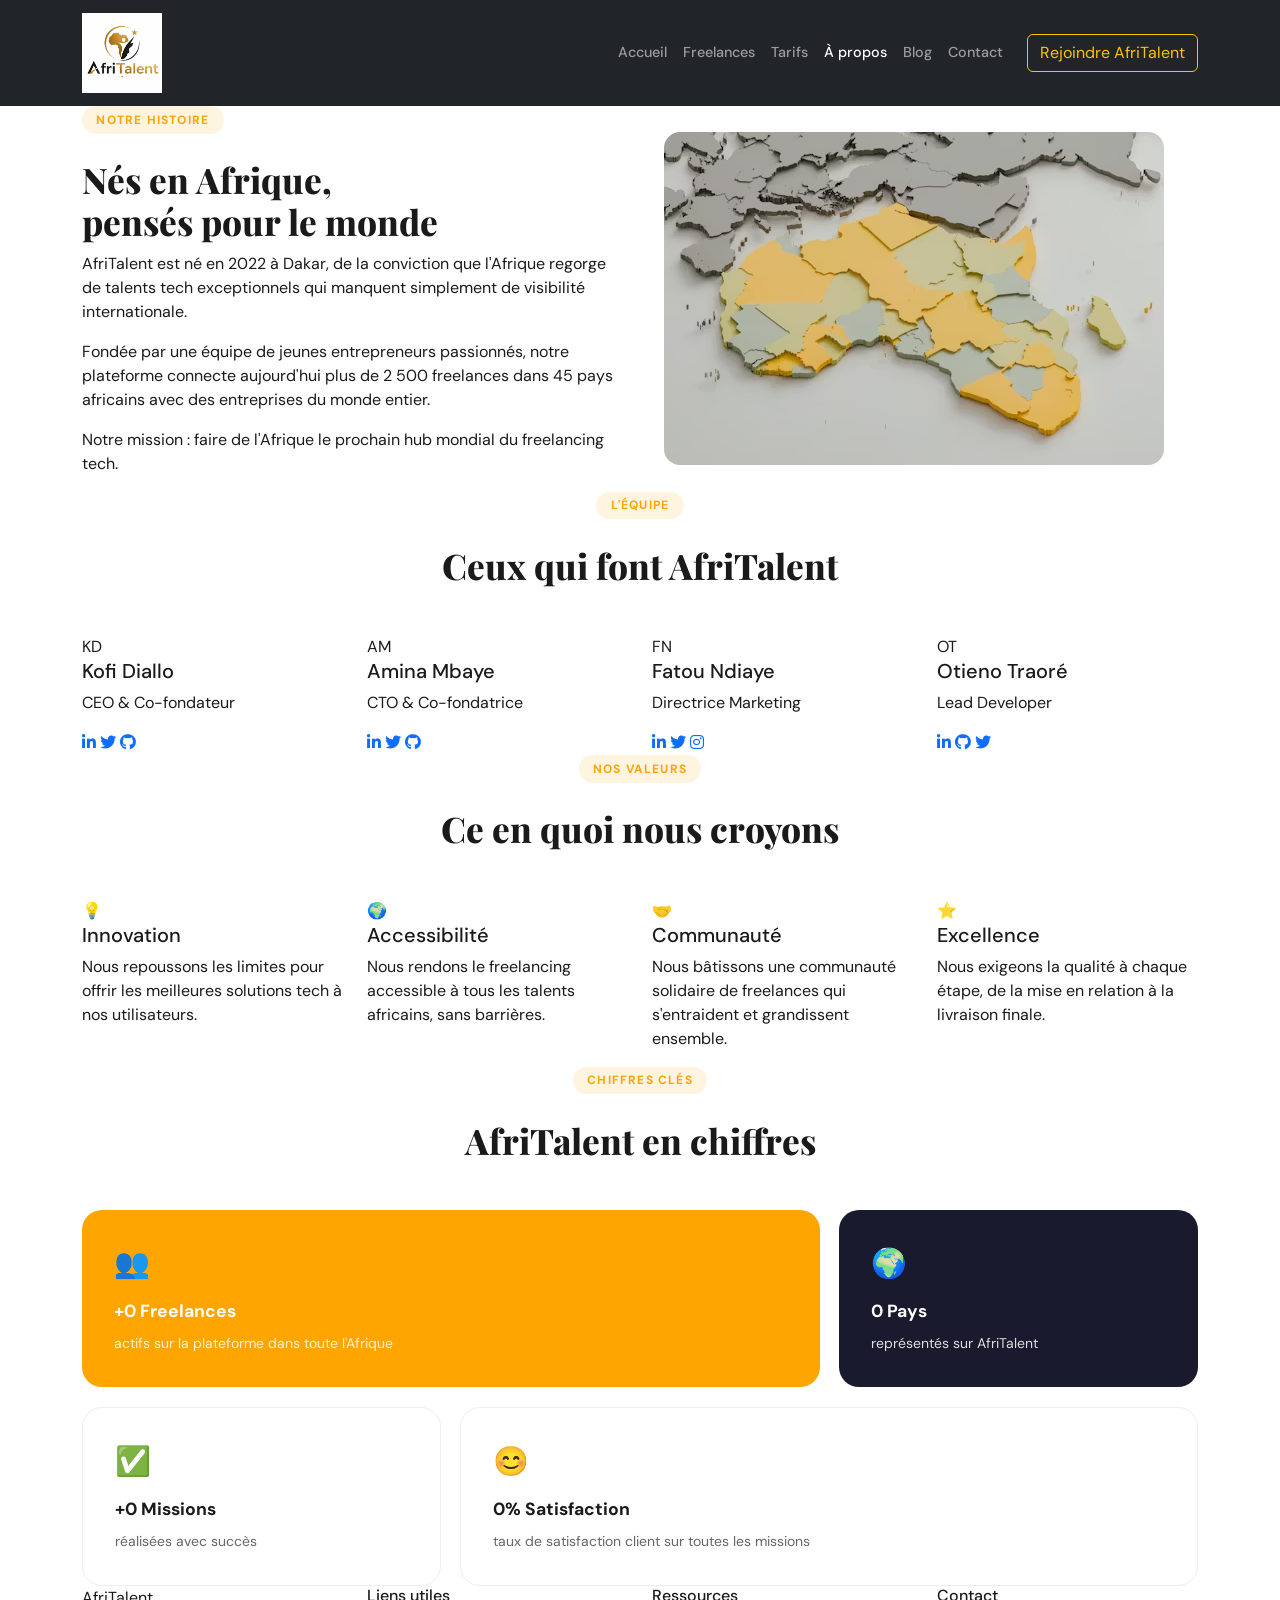
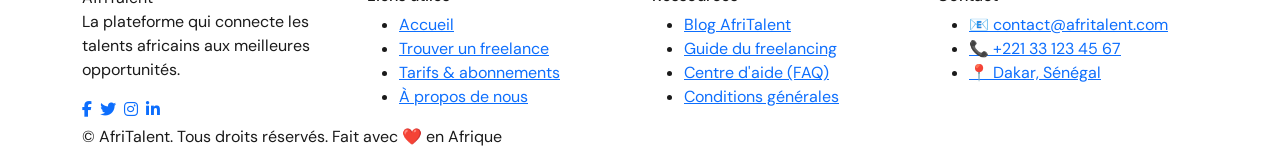
==== about.html @ c18886c5 "CSS : Bento Grid, section hero et catégories, effet hover" ====
<!DOCTYPE html>
<html lang="fr">
<head>
    <meta charset="UTF-8">
    <meta name="viewport" content="width=device-width, initial-scale=1.0">
    <title>AfriTalent — À propos</title>
    <!-- Bootstrap -->
    <link href="https://cdn.jsdelivr.net/npm/bootstrap@5.3.8/dist/css/bootstrap.min.css" rel="stylesheet">
    <!-- Font Awesome -->
    <link href="https://cdnjs.cloudflare.com/ajax/libs/font-awesome/6.5.0/css/all.min.css" rel="stylesheet">
    <!-- Google Fonts -->
    <link rel="preconnect" href="https://fonts.googleapis.com">
    <link rel="preconnect" href="https://fonts.gstatic.com" crossorigin>
    <link href="https://fonts.googleapis.com/css2?family=DM+Sans:ital,opsz,wght@0,9..40,100..1000;1,9..40,100..1000&family=Playfair+Display:ital,wght@0,400..900;1,400..900&display=swap" rel="stylesheet">
    <!-- CSS perso -->
    <link rel="stylesheet" href="css/style.css">
</head>
<body>

<!-- === NAVBAR === -->
<header>
    <nav class="navbar navbar-expand-lg navbar-dark bg-dark sticky-top" id="mainNav">
        <div class="container">
            <a class="navbar-brand" href="index.html">
                <img src="images/AfriTalent log .jpeg" alt="Logo AfriTalent" height="50">
            </a>
            <button class="navbar-toggler" type="button"
                data-bs-toggle="collapse"
                data-bs-target="#navMenu"
                aria-controls="navMenu"
                aria-expanded="false"
                aria-label="Toggle navigation">
                <span class="navbar-toggler-icon"></span>
            </button>
            <div class="collapse navbar-collapse" id="navMenu">
                <ul class="navbar-nav ms-auto align-items-center">
                    <li class="nav-item"><a class="nav-link" href="index.html">Accueil</a></li>
                    <li class="nav-item"><a class="nav-link" href="freelances.html">Freelances</a></li>
                    <li class="nav-item"><a class="nav-link" href="tarifs.html">Tarifs</a></li>
                    <li class="nav-item"><a class="nav-link active" href="about.html">À propos</a></li>
                    <li class="nav-item"><a class="nav-link" href="#">Blog</a></li>
                    <li class="nav-item"><a class="nav-link" href="contact.html">Contact</a></li>
                    <li class="nav-item ms-3">
                        <a href="#" class="btn btn-outline-warning">Rejoindre AfriTalent</a>
                    </li>
                </ul>
            </div>
        </div>
    </nav>
</header>

<main>

    <!-- === NOTRE HISTOIRE === -->
    <section id="histoire">
        <div class="container">
            <div class="row align-items-center g-5">
                <!-- Texte gauche -->
                <div class="col-lg-6">
                    <span class="section-label">Notre Histoire</span>
                    <h2 class="section-title">Nés en Afrique,<br>pensés pour le monde</h2>
                    <p>AfriTalent est né en 2022 à Dakar, de la conviction que l'Afrique regorge de talents tech exceptionnels qui manquent simplement de visibilité internationale.</p>
                    <p>Fondée par une équipe de jeunes entrepreneurs passionnés, notre plateforme connecte aujourd'hui plus de 2 500 freelances dans 45 pays africains avec des entreprises du monde entier.</p>
                    <p>Notre mission : faire de l'Afrique le prochain hub mondial du freelancing tech.</p>
                </div>
                <!-- Image droite -->
                <div class="col-lg-6">
                    <img src="images/african.avif" alt="Histoire AfriTalent" class="img-fluid rounded-4">
                </div>
            </div>
        </div>
    </section>

    <!-- === EQUIPE === -->
    <section id="equipe">
        <div class="container">
            <div class="text-center mb-5">
                <span class="section-label">L'équipe</span>
                <h2 class="section-title">Ceux qui font AfriTalent</h2>
            </div>
            <div class="row g-4">

                <!-- Membre 1 -->
                <div class="col-12 col-md-6 col-lg-3">
                    <div class="membre-card">
                        <div class="membre-avatar">KD</div>
                        <h5 class="membre-nom">Kofi Diallo</h5>
                        <p class="membre-poste">CEO & Co-fondateur</p>
                        <div class="membre-socials">
                            <a href="#"><i class="fab fa-linkedin-in"></i></a>
                            <a href="#"><i class="fab fa-twitter"></i></a>
                            <a href="#"><i class="fab fa-github"></i></a>
                        </div>
                    </div>
                </div>

                <!-- Membre 2 -->
                <div class="col-12 col-md-6 col-lg-3">
                    <div class="membre-card">
                        <div class="membre-avatar">AM</div>
                        <h5 class="membre-nom">Amina Mbaye</h5>
                        <p class="membre-poste">CTO & Co-fondatrice</p>
                        <div class="membre-socials">
                            <a href="#"><i class="fab fa-linkedin-in"></i></a>
                            <a href="#"><i class="fab fa-twitter"></i></a>
                            <a href="#"><i class="fab fa-github"></i></a>
                        </div>
                    </div>
                </div>

                <!-- Membre 3 -->
                <div class="col-12 col-md-6 col-lg-3">
                    <div class="membre-card">
                        <div class="membre-avatar">FN</div>
                        <h5 class="membre-nom">Fatou Ndiaye</h5>
                        <p class="membre-poste">Directrice Marketing</p>
                        <div class="membre-socials">
                            <a href="#"><i class="fab fa-linkedin-in"></i></a>
                            <a href="#"><i class="fab fa-twitter"></i></a>
                            <a href="#"><i class="fab fa-instagram"></i></a>
                        </div>
                    </div>
                </div>

                <!-- Membre 4 -->
                <div class="col-12 col-md-6 col-lg-3">
                    <div class="membre-card">
                        <div class="membre-avatar">OT</div>
                        <h5 class="membre-nom">Otieno Traoré</h5>
                        <p class="membre-poste">Lead Developer</p>
                        <div class="membre-socials">
                            <a href="#"><i class="fab fa-linkedin-in"></i></a>
                            <a href="#"><i class="fab fa-github"></i></a>
                            <a href="#"><i class="fab fa-twitter"></i></a>
                        </div>
                    </div>
                </div>

            </div>
        </div>
    </section>

    <!-- === NOS VALEURS === -->
    <section id="valeurs">
        <div class="container">
            <div class="text-center mb-5">
                <span class="section-label">Nos Valeurs</span>
                <h2 class="section-title">Ce en quoi nous croyons</h2>
            </div>
            <div class="row g-4">

                <div class="col-12 col-md-6 col-lg-3">
                    <div class="valeur-card">
                        <div class="valeur-icon">💡</div>
                        <h5 class="valeur-titre">Innovation</h5>
                        <p class="valeur-desc">Nous repoussons les limites pour offrir les meilleures solutions tech à nos utilisateurs.</p>
                    </div>
                </div>

                <div class="col-12 col-md-6 col-lg-3">
                    <div class="valeur-card">
                        <div class="valeur-icon">🌍</div>
                        <h5 class="valeur-titre">Accessibilité</h5>
                        <p class="valeur-desc">Nous rendons le freelancing accessible à tous les talents africains, sans barrières.</p>
                    </div>
                </div>

                <div class="col-12 col-md-6 col-lg-3">
                    <div class="valeur-card">
                        <div class="valeur-icon">🤝</div>
                        <h5 class="valeur-titre">Communauté</h5>
                        <p class="valeur-desc">Nous bâtissons une communauté solidaire de freelances qui s'entraident et grandissent ensemble.</p>
                    </div>
                </div>

                <div class="col-12 col-md-6 col-lg-3">
                    <div class="valeur-card">
                        <div class="valeur-icon">⭐</div>
                        <h5 class="valeur-titre">Excellence</h5>
                        <p class="valeur-desc">Nous exigeons la qualité à chaque étape, de la mise en relation à la livraison finale.</p>
                    </div>
                </div>

            </div>
        </div>
    </section>

    <!-- === CHIFFRES CLES === -->
    <section id="chiffres">
        <div class="container">
            <div class="text-center mb-5">
                <span class="section-label">Chiffres clés</span>
                <h2 class="section-title">AfriTalent en chiffres</h2>
            </div>
            <div class="bento-grid">

                <div class="bento-card accent large">
                    <div class="bento-icon">👥</div>
                    <div class="bento-title">+<span class="counter" data-target="2500">0</span> Freelances</div>
                    <div class="bento-desc">actifs sur la plateforme dans toute l'Afrique</div>
                </div>

                <div class="bento-card dark">
                    <div class="bento-icon">🌍</div>
                    <div class="bento-title"><span class="counter" data-target="45">0</span> Pays</div>
                    <div class="bento-desc">représentés sur AfriTalent</div>
                </div>

                <div class="bento-card light">
                    <div class="bento-icon">✅</div>
                    <div class="bento-title">+<span class="counter" data-target="3800">0</span> Missions</div>
                    <div class="bento-desc">réalisées avec succès</div>
                </div>

                <div class="bento-card light large">
                    <div class="bento-icon">😊</div>
                    <div class="bento-title"><span class="counter" data-target="98">0</span>% Satisfaction</div>
                    <div class="bento-desc">taux de satisfaction client sur toutes les missions</div>
                </div>

            </div>
        </div>
    </section>

</main>

<!-- === FOOTER === -->
<footer>
    <div class="container">
        <div class="row g-4">
            <!-- Col 1 -->
            <div class="col-lg-3 col-md-6">
                <div class="footer-brand">Afri<span>Talent</span></div>
                <p class="footer-desc">La plateforme qui connecte les talents africains aux meilleures opportunités.</p>
                <div class="mt-3 d-flex gap-2">
                    <a href="#" class="social-icon"><i class="fab fa-facebook-f"></i></a>
                    <a href="#" class="social-icon"><i class="fab fa-twitter"></i></a>
                    <a href="#" class="social-icon"><i class="fab fa-instagram"></i></a>
                    <a href="#" class="social-icon"><i class="fab fa-linkedin-in"></i></a>
                </div>
            </div>
            <!-- Col 2 -->
            <div class="col-lg-3 col-md-6">
                <h6 class="footer-title">Liens utiles</h6>
                <ul class="footer-links">
                    <li><a href="index.html">Accueil</a></li>
                    <li><a href="freelances.html">Trouver un freelance</a></li>
                    <li><a href="tarifs.html">Tarifs & abonnements</a></li>
                    <li><a href="about.html">À propos de nous</a></li>
                </ul>
            </div>
            <!-- Col 3 -->
            <div class="col-lg-3 col-md-6">
                <h6 class="footer-title">Ressources</h6>
                <ul class="footer-links">
                    <li><a href="#">Blog AfriTalent</a></li>
                    <li><a href="#">Guide du freelancing</a></li>
                    <li><a href="#">Centre d'aide (FAQ)</a></li>
                    <li><a href="#">Conditions générales</a></li>
                </ul>
            </div>
            <!-- Col 4 -->
            <div class="col-lg-3 col-md-6">
                <h6 class="footer-title">Contact</h6>
                <ul class="footer-links">
                    <li><a href="#">📧 contact@afritalent.com</a></li>
                    <li><a href="#">📞 +221 33 123 45 67</a></li>
                    <li><a href="#">📍 Dakar, Sénégal</a></li>
                </ul>
            </div>
        </div>
        <div class="footer-bottom">
            <span>© <span id="year"></span> AfriTalent. Tous droits réservés.</span>
            <span>Fait avec ❤️ en Afrique</span>
        </div>
    </div>
</footer>

<!-- Bootstrap JS -->
<script src="https://cdn.jsdelivr.net/npm/bootstrap@5.3.8/dist/js/bootstrap.bundle.min.js"></script>
<script src="js/main.js"></script>

</body>
</html>
---- css/style.css ----
/* ==VARIABLES CSS ==*/
:root{
    --couleur-primaire:#FFA500;
    --couleur-sombre:#0D0D0D;
    --couleur-fond:#F8F9FA;
    --couleur-texte: #1A1A1A;
    --couleur-muted: #666666;
    --couleur-blanc: #FFFFFF;
    --border-radius: 20px;
    --transition: all 0.3s ease;
}

/* == BASE ==*/
*{
    margin: 0;
    padding: 0;
    box-sizing: border-box;
}

body{
    font-family: 'DM Sans', sans-serif;
    color: var(--couleur-texte);
    background: var(--couleur-blanc);
}

h1, h2, h3{
    font-family: 'PlayFair Display', serrif;
}
/* -- NAVBAR --*/
.navbar-brand img{
    width: 80px;
    height: auto;
}

.nav-link{
    font-size: 0.9rem;
    font-weight: 500;
    transition: color 0.2s;
}

.nav-link:hover {
    color:var(--couleur-primaire) !important;
}

/* -- HERO*/
#hero{
    background-image: url('../images/african.avif');
    background-size: cover;
    background-position: center;
    background-repeat: no-repeat;
    min-height: 90vh;
    display: flex;
    align-items: center;
    padding: 4rem 0;
    position: relative;
}

.overlay{  
    position: absolute;
    inset: 0;
    background: rgba(0, 0, 0, 0.60);
    z-index: 0;
}

#hero .container{
    position: relative;
    z-index: 1;
}

#hero h1{
    font-family: 'Playfair Display', serif;
    font-size:clamp(2rem, 5vw, 3.2rem);
    font-weight: 800;
    line-height: 1.15;
    margin-bottom: 1rem;
    color: #ffffff;
}

#hero h1 span{
    color: var(--couleur-primaire);
}

#hero h2{
    font-size: 1.1rem;
    font-weight: 300;
    color: rgba(255, 255, 255, 0.75);
    line-height: 1.7;
    margin-bottom: 2rem;
}

.hero-label {
    background: rgba(255, 165, 0, 0.15);
    color: var(--couleur-primaire);
    border: 1px solid rgba(255, 165, 0, 0.3);
    border-radius: 50px;
    font-size: 0.8rem;
    font-weight: 600;
    letter-spacing: 0.08em;
    text-transform: uppercase;
    padding: 0.4rem 1rem;
    display: inline-block;
    margin-bottom: 1.2rem;
}

/* ── SECTION LABELS ── */
.section-label {
    background: rgba(255, 165, 0, 0.12);
    color: var(--couleur-primaire);
    border-radius: 50px;
    font-size: 0.75rem;
    font-weight: 700;
    letter-spacing: 0.1em;
    text-transform: uppercase;
    padding: 0.3rem 0.9rem;
    display: inline-block;
    margin-bottom: 0.8rem;
}

.section-title {
    font-family: 'Playfair Display', serif;
    font-size: 2.2rem;
    font-weight: 800;
    margin-top: 0.8rem;
    margin-bottom: 0.5rem;
}

.section-sub {
    color: var(--couleur-muted);
    font-size: 1rem;
}

/* ── STATISTIQUES ── */
#statistiques {
    background: var(--couleur-blanc);
    padding: 3rem 0;
    border-bottom: 1px solid #eee;
}

.stat-number {
    font-family: 'Playfair Display', serif;
    font-size: 2.2rem;
    font-weight: 800;
    color: var(--couleur-primaire);
}

.stat-label {
    color: var(--couleur-muted);
    font-size: 0.85rem;
}

/* ── BENTO GRID ── */
#how {
    padding: 5rem 0;
    background: var(--couleur-fond);
}

.bento-grid {
    display: grid;
    grid-template-columns: repeat(3, 1fr);
    gap: 1.2rem;
}

.bento-card {
    border-radius: 20px;
    padding: 2rem;
    transition: var(--transition);
}

.bento-card:hover {
    transform: translateY(-4px);
    box-shadow: 0 16px 40px rgba(0, 0, 0, 0.1);
}

.bento-card.large {
    grid-column: span 2;
}

.bento-card.accent {
    background: var(--couleur-primaire);
    color: white;
}

.bento-card.dark {
    background: #1a1a2e;
    color: white;
}

.bento-card.light {
    background: var(--couleur-blanc);
    border: 1.5px solid #eee;
}

.bento-step {
    font-size: 0.75rem;
    font-weight: 700;
    letter-spacing: 0.1em;
    text-transform: uppercase;
    margin-bottom: 0.8rem;
}

.bento-card.accent .bento-step { color: white; }
.bento-card.dark .bento-step   { color: var(--couleur-primaire); }
.bento-card.light .bento-step  { color: var(--couleur-primaire); }

.bento-icon {
    font-size: 1.8rem;
    margin-bottom: 0.8rem;
}

.bento-title {
    font-size: 1.1rem;
    font-weight: 700;
    margin-bottom: 0.5rem;
}

.bento-desc {
    font-size: 0.875rem;
    line-height: 1.65;
    opacity: 0.85;
}

.bento-card.light .bento-desc {
    color: var(--couleur-muted);
    opacity: 1;
}
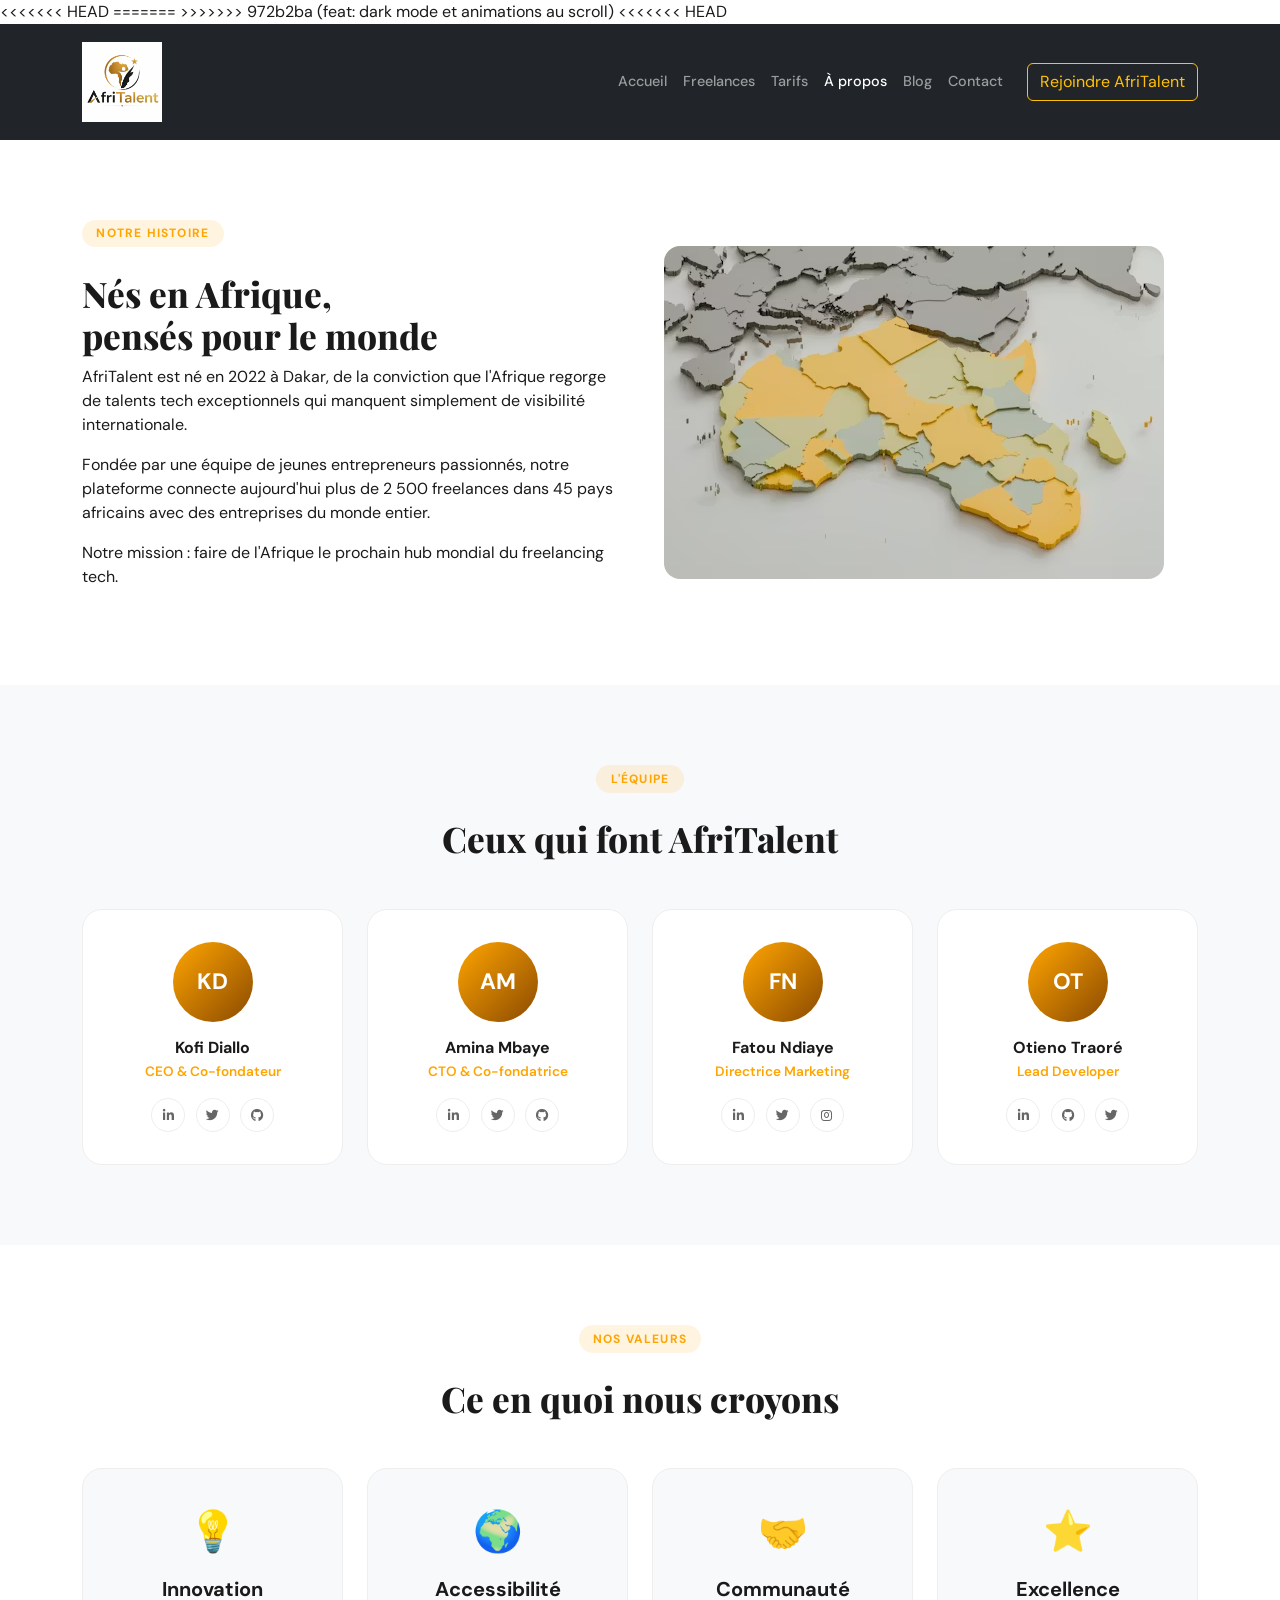
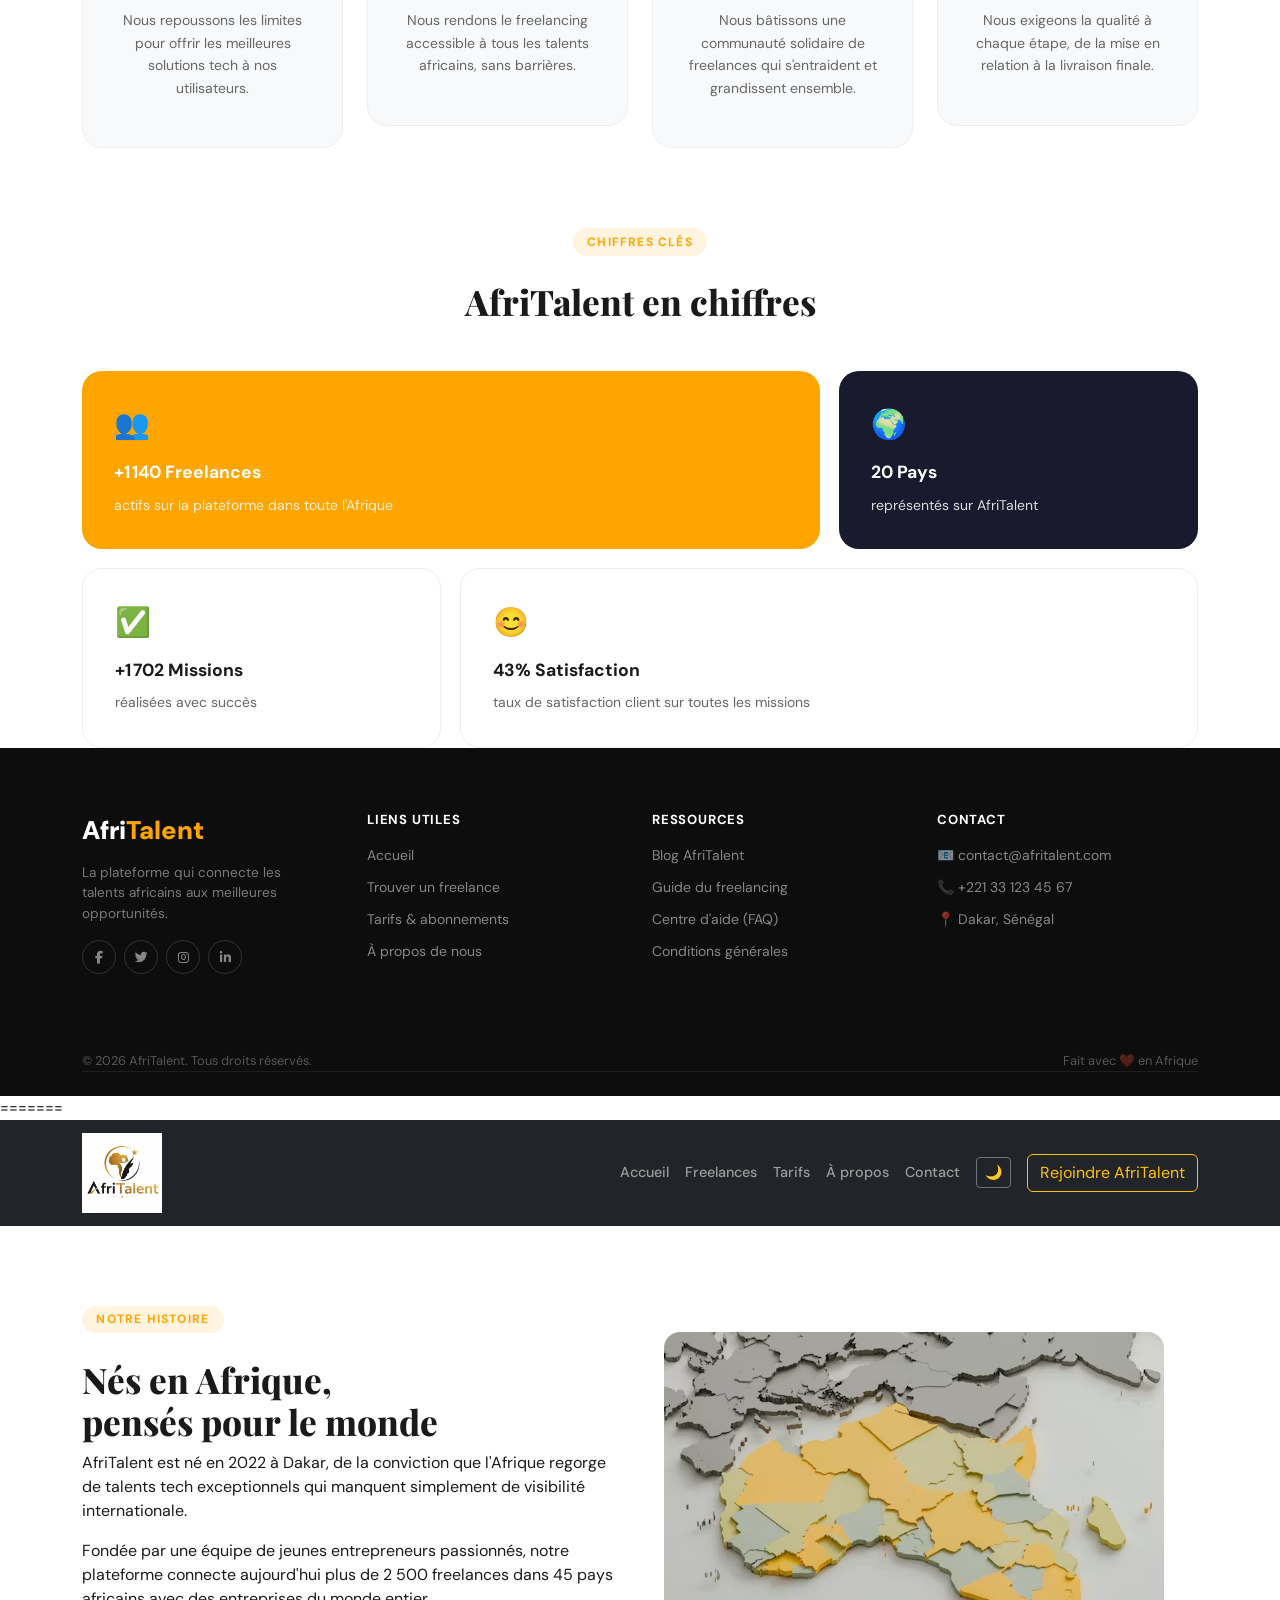
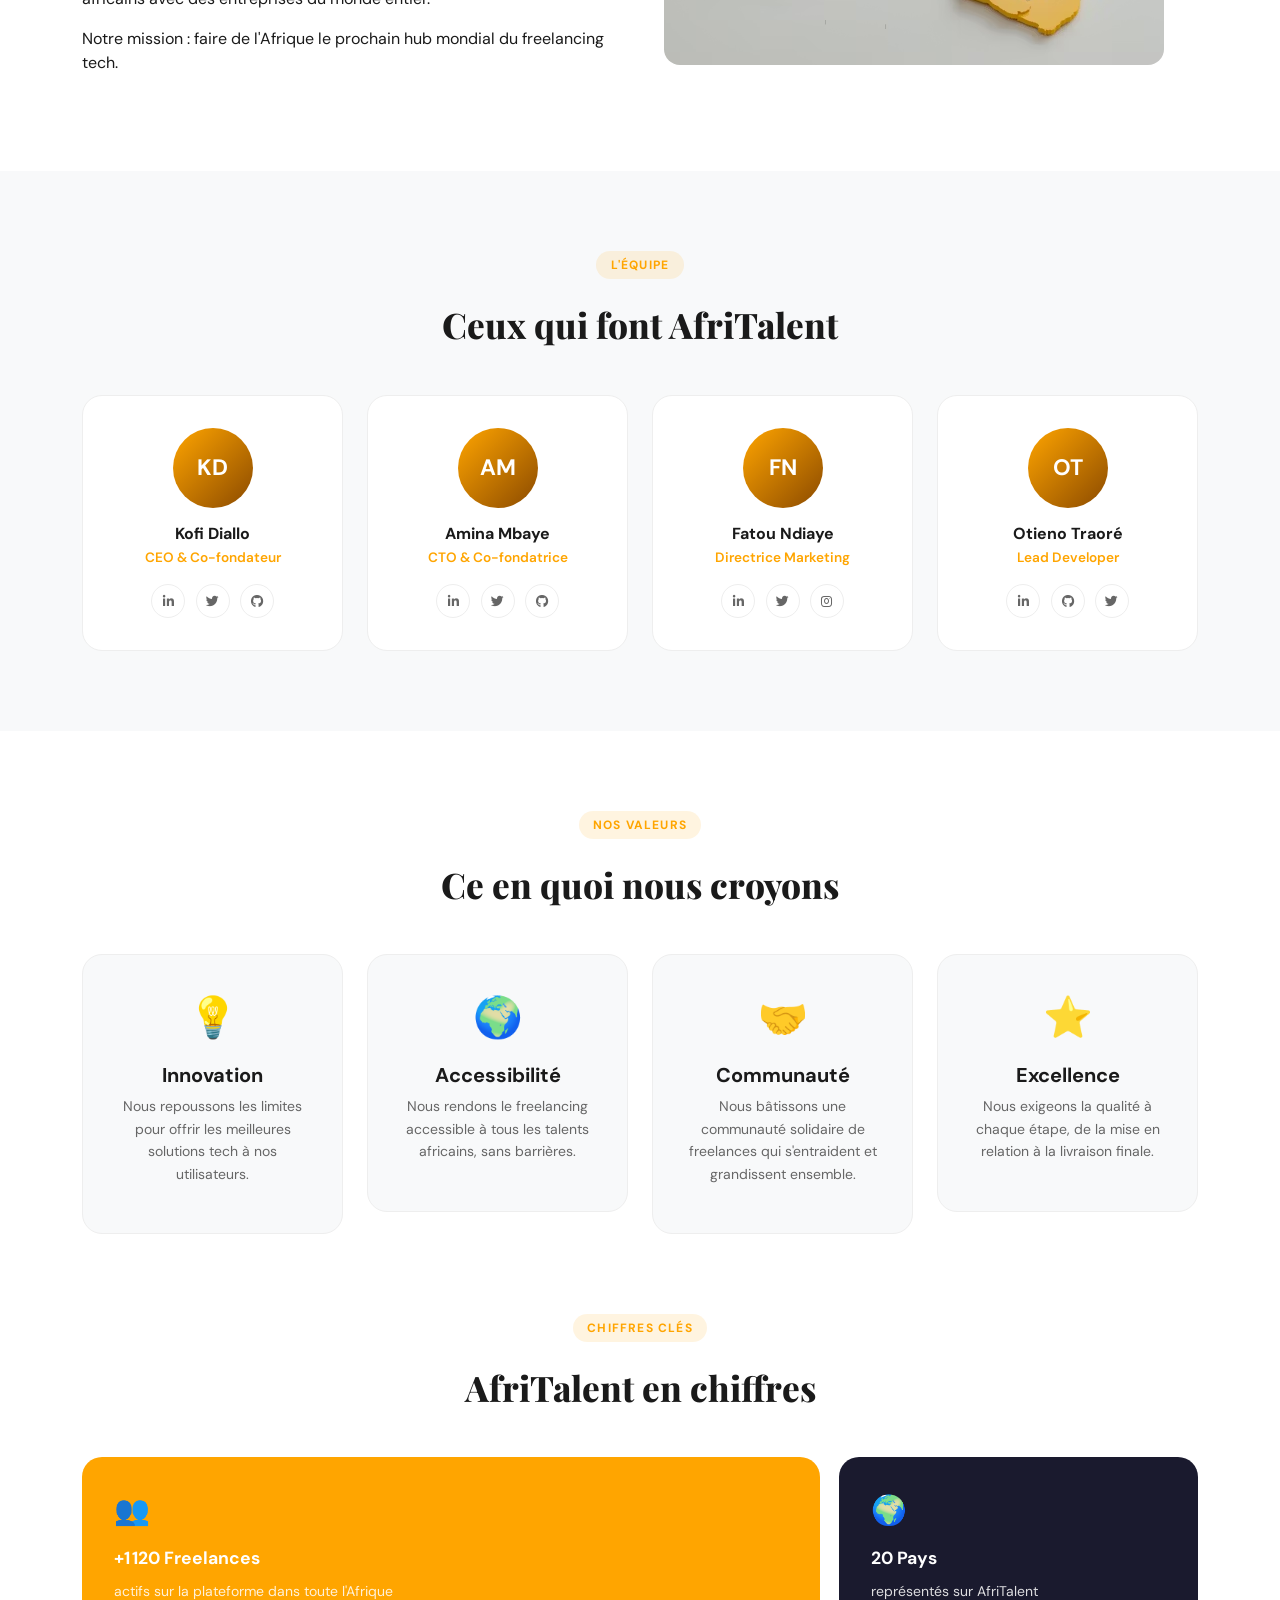
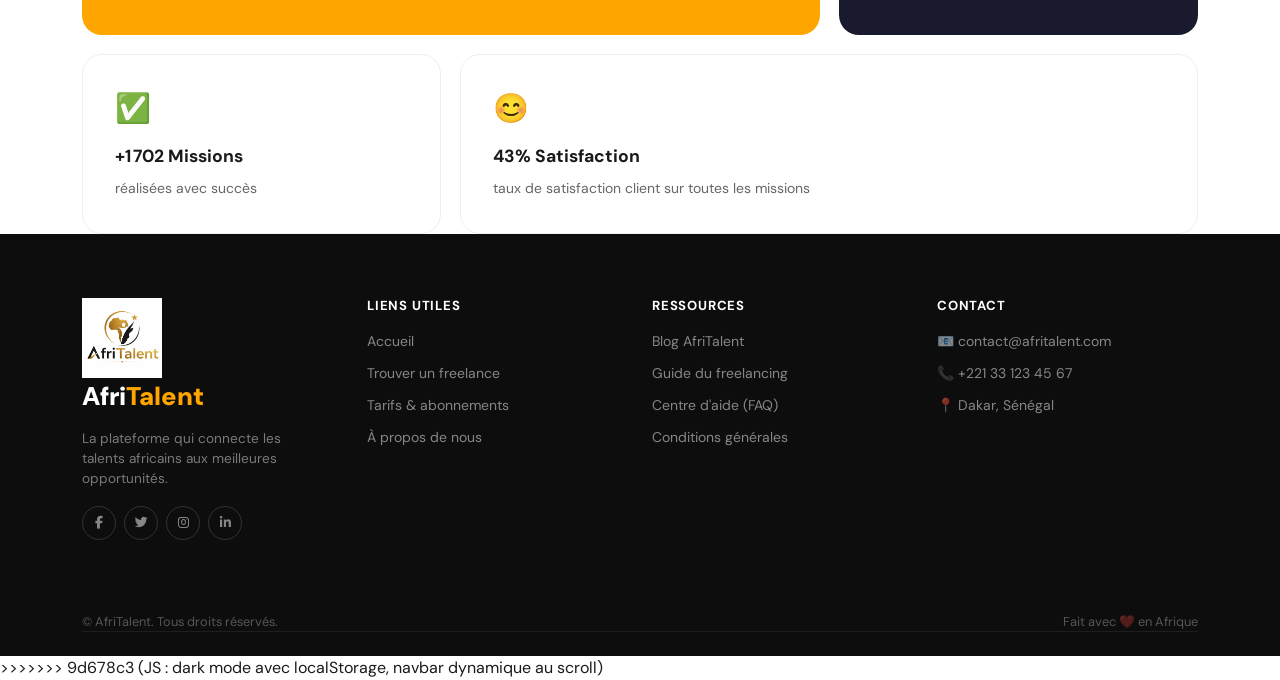
==== commit da642a26: "CSS : Bento Grid, section hero et catégories, effet hover" ====
--- a/about.html
+++ b/about.html
@@ -5,6 +5,7 @@
     <meta name="viewport" content="width=device-width, initial-scale=1.0">
     <title>AfriTalent — À propos</title>
     <!-- Bootstrap -->
+<<<<<<< HEAD
     <link href="https://cdn.jsdelivr.net/npm/bootstrap@5.3.8/dist/css/bootstrap.min.css" rel="stylesheet">
     <!-- Font Awesome -->
     <link href="https://cdnjs.cloudflare.com/ajax/libs/font-awesome/6.5.0/css/all.min.css" rel="stylesheet">
@@ -12,7 +13,23 @@
     <link rel="preconnect" href="https://fonts.googleapis.com">
     <link rel="preconnect" href="https://fonts.gstatic.com" crossorigin>
     <link href="https://fonts.googleapis.com/css2?family=DM+Sans:ital,opsz,wght@0,9..40,100..1000;1,9..40,100..1000&family=Playfair+Display:ital,wght@0,400..900;1,400..900&display=swap" rel="stylesheet">
+=======
+    <link
+      href="https://cdn.jsdelivr.net/npm/bootstrap@5.3.8/dist/css/bootstrap.min.css"
+      rel="stylesheet"/>
+    <!-- Font Awesome -->
+    <link
+      href="https://cdnjs.cloudflare.com/ajax/libs/font-awesome/6.5.0/css/all.min.css"
+      rel="stylesheet"/>
+    <!-- Google Fonts -->
+    <link rel="preconnect" href="https://fonts.googleapis.com" />
+    <link rel="preconnect" href="https://fonts.gstatic.com" crossorigin />
+    <link
+      href="https://fonts.googleapis.com/css2?family=DM+Sans:ital,opsz,wght@0,9..40,100..1000;1,9..40,100..1000&family=Playfair+Display:ital,wght@0,400..900;1,400..900&display=swap"
+      rel="stylesheet"/>
+>>>>>>> 972b2ba (feat: dark mode et animations au scroll)
     <!-- CSS perso -->
+<<<<<<< HEAD
     <link rel="stylesheet" href="css/style.css">
 </head>
 <body>
@@ -281,4 +298,326 @@
 <script src="js/main.js"></script>
 
 </body>
-</html>+</html>
+=======
+    <link rel="stylesheet" href="css/style.css" />
+  </head>
+  <!-- Bouton retour en haut -->
+<button id="btnTop" style="
+    display:none;
+    position:fixed;
+    bottom:30px;
+    right:30px;
+    width:45px;
+    height:45px;
+    background:rgb(0, 255, 170);
+    color:rgb(207, 27, 27);
+    border:none;
+    border-radius:50%;
+    font-size:1.2rem;
+    cursor:pointer;
+    z-index:999;
+    align-items:center;
+    justify-content:center;
+    box-shadow:0 4px 15px rgba(255,165,0,0.4);">↑</button>
+  <body>
+ <!-- === NAVBAR === -->
+<header>
+    <nav class="navbar navbar-expand-lg navbar-dark bg-dark sticky-top" id="mainNav">
+        <div class="container">
+            <a class="navbar-brand" href="index.html">
+                <img src="images/AfriTalent log .jpeg" alt="Logo AfriTalent" height="50">
+            </a>
+            <button class="navbar-toggler" type="button"
+                data-bs-toggle="collapse"
+                data-bs-target="#navMenu"
+                aria-controls="navMenu"
+                aria-expanded="false"
+                aria-label="Toggle navigation">
+                <span class="navbar-toggler-icon"></span>
+            </button>
+            <div class="collapse navbar-collapse" id="navMenu">
+                <ul class="navbar-nav ms-auto align-items-center">
+                    <li class="nav-item"><a class="nav-link" href="index.html">Accueil</a></li>
+                    <li class="nav-item"><a class="nav-link" href="freelances.html">Freelances</a></li>
+                    <li class="nav-item"><a class="nav-link" href="tarifs.html">Tarifs</a></li>
+                    <li class="nav-item"><a class="nav-link" href="about.html">À propos</a></li>
+                    <li class="nav-item"><a class="nav-link" href="contact.html">Contact</a></li>
+                    <!-- Bouton dark mode -->
+                    <li class="nav-item ms-2">
+                        <button id="darkModeBtn" class="btn btn-outline-secondary btn-sm">🌙</button>
+                    </li>
+                    <li class="nav-item ms-3">
+                        <a href="#" class="btn btn-outline-warning">Rejoindre AfriTalent</a>
+                    </li>
+                </ul>
+            </div>
+        </div>
+    </nav>
+</header>
+
+      <main>
+        <!-- === NOTRE HISTOIRE === -->
+        <section id="histoire">
+          <div class="container">
+            <div class="row align-items-center g-5">
+              <!-- Texte gauche -->
+              <div class="col-lg-6">
+                <span class="section-label">Notre Histoire</span>
+                <h2 class="section-title">
+                  Nés en Afrique,<br />pensés pour le monde
+                </h2>
+                <p>
+                  AfriTalent est né en 2022 à Dakar, de la conviction que
+                  l'Afrique regorge de talents tech exceptionnels qui manquent
+                  simplement de visibilité internationale.
+                </p>
+                <p>
+                  Fondée par une équipe de jeunes entrepreneurs passionnés, notre
+                  plateforme connecte aujourd'hui plus de 2 500 freelances dans 45
+                  pays africains avec des entreprises du monde entier.
+                </p>
+                <p>
+                  Notre mission : faire de l'Afrique le prochain hub mondial du
+                  freelancing tech.
+                </p>
+              </div>
+              <!-- Image droite -->
+              <div class="col-lg-6">
+                <img
+                  src="images/african.avif"
+                  alt="Histoire AfriTalent"
+                  class="img-fluid rounded-4"
+                />
+              </div>
+            </div>
+          </div>
+        </section>
+
+        <!-- === EQUIPE === -->
+        <section id="equipe">
+          <div class="container">
+            <div class="text-center mb-5">
+              <span class="section-label">L'équipe</span>
+              <h2 class="section-title">Ceux qui font AfriTalent</h2>
+            </div>
+            <div class="row g-4">
+              <!-- Membre 1 -->
+              <div class="col-12 col-md-6 col-lg-3">
+                <div class="membre-card">
+                  <div class="membre-avatar">KD</div>
+                  <h5 class="membre-nom">Kofi Diallo</h5>
+                  <p class="membre-poste">CEO & Co-fondateur</p>
+                  <div class="membre-socials">
+                    <a href="#"><i class="fab fa-linkedin-in"></i></a>
+                    <a href="#"><i class="fab fa-twitter"></i></a>
+                    <a href="#"><i class="fab fa-github"></i></a>
+                  </div>
+                </div>
+              </div>
+
+              <!-- Membre 2 -->
+              <div class="col-12 col-md-6 col-lg-3">
+                <div class="membre-card">
+                  <div class="membre-avatar">AM</div>
+                  <h5 class="membre-nom">Amina Mbaye</h5>
+                  <p class="membre-poste">CTO & Co-fondatrice</p>
+                  <div class="membre-socials">
+                    <a href="#"><i class="fab fa-linkedin-in"></i></a>
+                    <a href="#"><i class="fab fa-twitter"></i></a>
+                    <a href="#"><i class="fab fa-github"></i></a>
+                  </div>
+                </div>
+              </div>
+
+              <!-- Membre 3 -->
+              <div class="col-12 col-md-6 col-lg-3">
+                <div class="membre-card">
+                  <div class="membre-avatar">FN</div>
+                  <h5 class="membre-nom">Fatou Ndiaye</h5>
+                  <p class="membre-poste">Directrice Marketing</p>
+                  <div class="membre-socials">
+                    <a href="#"><i class="fab fa-linkedin-in"></i></a>
+                    <a href="#"><i class="fab fa-twitter"></i></a>
+                    <a href="#"><i class="fab fa-instagram"></i></a>
+                  </div>
+                </div>
+              </div>
+
+              <!-- Membre 4 -->
+              <div class="col-12 col-md-6 col-lg-3">
+                <div class="membre-card">
+                  <div class="membre-avatar">OT</div>
+                  <h5 class="membre-nom">Otieno Traoré</h5>
+                  <p class="membre-poste">Lead Developer</p>
+                  <div class="membre-socials">
+                    <a href="#"><i class="fab fa-linkedin-in"></i></a>
+                    <a href="#"><i class="fab fa-github"></i></a>
+                    <a href="#"><i class="fab fa-twitter"></i></a>
+                  </div>
+                </div>
+              </div>
+            </div>
+          </div>
+        </section>
+
+        <!-- === NOS VALEURS === -->
+        <section id="valeurs">
+          <div class="container">
+            <div class="text-center mb-5">
+              <span class="section-label">Nos Valeurs</span>
+              <h2 class="section-title">Ce en quoi nous croyons</h2>
+            </div>
+            <div class="row g-4">
+              <div class="col-12 col-md-6 col-lg-3">
+                <div class="valeur-card">
+                  <div class="valeur-icon">💡</div>
+                  <h5 class="valeur-titre">Innovation</h5>
+                  <p class="valeur-desc">
+                    Nous repoussons les limites pour offrir les meilleures
+                    solutions tech à nos utilisateurs.
+                  </p>
+                </div>
+              </div>
+
+              <div class="col-12 col-md-6 col-lg-3">
+                <div class="valeur-card">
+                  <div class="valeur-icon">🌍</div>
+                  <h5 class="valeur-titre">Accessibilité</h5>
+                  <p class="valeur-desc">
+                    Nous rendons le freelancing accessible à tous les talents
+                    africains, sans barrières.
+                  </p>
+                </div>
+              </div>
+
+              <div class="col-12 col-md-6 col-lg-3">
+                <div class="valeur-card">
+                  <div class="valeur-icon">🤝</div>
+                  <h5 class="valeur-titre">Communauté</h5>
+                  <p class="valeur-desc">
+                    Nous bâtissons une communauté solidaire de freelances qui
+                    s'entraident et grandissent ensemble.
+                  </p>
+                </div>
+              </div>
+
+              <div class="col-12 col-md-6 col-lg-3">
+                <div class="valeur-card">
+                  <div class="valeur-icon">⭐</div>
+                  <h5 class="valeur-titre">Excellence</h5>
+                  <p class="valeur-desc">
+                    Nous exigeons la qualité à chaque étape, de la mise en
+                    relation à la livraison finale.
+                  </p>
+                </div>
+              </div>
+            </div>
+          </div>
+        </section>
+
+        <!-- === CHIFFRES CLES === -->
+        <section id="chiffres">
+          <div class="container">
+            <div class="text-center mb-5">
+              <span class="section-label">Chiffres clés</span>
+              <h2 class="section-title">AfriTalent en chiffres</h2>
+            </div>
+            <div class="bento-grid">
+              <div class="bento-card accent large">
+                <div class="bento-icon">👥</div>
+                <div class="bento-title">
+                  +<span class="counter" data-target="2500">0</span> Freelances
+                </div>
+                <div class="bento-desc">
+                  actifs sur la plateforme dans toute l'Afrique
+                </div>
+              </div>
+
+              <div class="bento-card dark">
+                <div class="bento-icon">🌍</div>
+                <div class="bento-title">
+                  <span class="counter" data-target="45">0</span> Pays
+                </div>
+                <div class="bento-desc">représentés sur AfriTalent</div>
+              </div>
+
+              <div class="bento-card light">
+                <div class="bento-icon">✅</div>
+                <div class="bento-title">
+                  +<span class="counter" data-target="3800">0</span> Missions
+                </div>
+                <div class="bento-desc">réalisées avec succès</div>
+              </div>
+
+              <div class="bento-card light large">
+                <div class="bento-icon">😊</div>
+                <div class="bento-title">
+                  <span class="counter" data-target="98">0</span>% Satisfaction
+                </div>
+                <div class="bento-desc">
+                  taux de satisfaction client sur toutes les missions
+                </div>
+              </div>
+            </div>
+          </div>
+        </section>
+      </main>
+
+      <!-- === FOOTER === -->
+<footer>
+    <div class="container">
+        <div class="row g-4">
+            <div class="col-lg-3 col-md-6">
+              <a class="navbar-brand" href="index.html">
+                <img src="images/AfriTalent log .jpeg" alt="Logo AfriTalent" height="50">
+              </a>
+                <div class="footer-brand">Afri<span>Talent</span></div>
+                <p class="footer-desc">La plateforme qui connecte les talents africains aux meilleures opportunités.</p>
+                <div class="mt-3 d-flex gap-2">
+                    <a href="#" class="social-icon"><i class="fab fa-facebook-f"></i></a>
+                    <a href="#" class="social-icon"><i class="fab fa-twitter"></i></a>
+                    <a href="#" class="social-icon"><i class="fab fa-instagram"></i></a>
+                    <a href="#" class="social-icon"><i class="fab fa-linkedin-in"></i></a>
+                </div>
+            </div>
+            <div class="col-lg-3 col-md-6">
+                <h6 class="footer-title">Liens utiles</h6>
+                <ul class="footer-links">
+                    <li><a href="index.html">Accueil</a></li>
+                    <li><a href="freelances.html">Trouver un freelance</a></li>
+                    <li><a href="tarifs.html">Tarifs & abonnements</a></li>
+                    <li><a href="about.html">À propos de nous</a></li>
+                </ul>
+            </div>
+            <div class="col-lg-3 col-md-6">
+                <h6 class="footer-title">Ressources</h6>
+                <ul class="footer-links">
+                    <li><a href="#">Blog AfriTalent</a></li>
+                    <li><a href="#">Guide du freelancing</a></li>
+                    <li><a href="#">Centre d'aide (FAQ)</a></li>
+                    <li><a href="#">Conditions générales</a></li>
+                </ul>
+            </div>
+            <div class="col-lg-3 col-md-6">
+                <h6 class="footer-title">Contact</h6>
+                <ul class="footer-links">
+                    <li><a href="#">📧 contact@afritalent.com</a></li>
+                    <li><a href="#">📞 +221 33 123 45 67</a></li>
+                    <li><a href="#">📍 Dakar, Sénégal</a></li>
+                </ul>
+            </div>
+        </div>
+        <div class="footer-bottom">
+            <span>© <span id="year"></span> AfriTalent. Tous droits réservés.</span>
+            <span>Fait avec ❤️ en Afrique</span>
+        </div>
+    </div>
+</footer>
+
+      <!-- Bootstrap JS -->
+      <script src="https://cdn.jsdelivr.net/npm/bootstrap@5.3.8/dist/js/bootstrap.bundle.min.js"></script>
+      <script src="js/main.js"></script>
+  </body>
+</html>
+>>>>>>> 9d678c3 (JS : dark mode avec localStorage, navbar dynamique au scroll)
--- a/css/style.css
+++ b/css/style.css
@@ -224,3 +224,644 @@
     opacity: 1;
 }
 
+<<<<<<< HEAD
+=======
+/* -- CATEGORIES __*/
+#services {
+    padding: 5rem 0;
+    background: var(--couleur-blanc);
+}
+
+.cat-card{
+    background: var(--couleur-fond);
+    border: 1.5px solid #eee;
+    border-radius: 16px;
+    padding: 1.5rem 1rem;
+    text-align: center;
+    cursor: pointer;
+    transition: var(--transition);
+}
+
+.cat-card:hover{
+    border-color: var(--couleur-primaire);
+    transform: translateY(-6px);
+    box-shadow: 0 15px 40px rgba(255, 165, 0, 0.2);
+}
+
+.cat-icon{
+    font-size: 2rem;
+    margin-bottom: 0.8rem;
+}
+
+.cat-title{
+    font-weight: 700;
+    font-size: 0.88rem;
+    margin-bottom: 0.3rem;
+}
+
+.cat-count{
+    font-size: 0.75rem;
+    color: var(--couleur-muted);
+}
+/*-- TEMOIGNAGES*/
+#temoignages {
+    padding: 5rem 0;
+    background: var(--couleur-fond);
+}
+
+.testi-card{
+    background: var(--couleur-blanc);
+    border: 1px solid #eee;
+    border-radius: 16px;
+    padding: 1.8rem;
+    height: 100%;
+}
+
+.testi-starts{
+    color: var(--couleur-primaire);
+    margin-bottom: 0.8rem;
+}
+
+.testi-quote{
+    font-style: italic;
+    color: #444;
+    font-size: 0.9rem;
+    line-height: 1.7;
+}
+
+.testi-avatar{
+    width: 42px;
+    height: 42px;
+    border-radius: 50%;
+    display: flex;
+    align-items: center;
+    color: white;
+    font-weight: 700;
+    font-size: 0.9rem;
+    flex-shrink: 0;
+}
+
+.testi-name{
+    font-weight: 700;
+    font-size: 0.88rem;
+}
+
+.testi-role{
+    font-size: 0.75rem;
+    color: var(--couleur-muted);
+}
+
+.carasoul-indicators button{
+    width: 8px !important;
+    height: 8px !important;
+    border-radius: 50% !important;
+    background-color: #ccc !important;
+}
+
+.carasoul-indicators .active{
+    background-color: var(--couleur-primaire) !important;
+}
+
+/* -- CTA --*/
+#cta{
+    background: linear-gradient(135deg, #1A0E00 0%, #3D2800 50%, #5C3A00 100%);
+    padding: 6rem 0;
+    text-align: center;
+}
+
+#cta h2{
+    font-size: clamp(1.8rem, 4vw, 3rem);
+    font-weight: 800;
+    color: white;
+    margin: 1rem 0 0.5rem;
+}
+
+#cta h2 span{
+    color: var(--couleur-primaire);
+}
+
+#cta p{
+    color: rgba(255, 255, 255, 0.6);
+    margin-bottom: 2rem;
+}
+
+.btn-cta{
+    background: var(--couleur-primaire);
+    color: white;
+    border: none;
+    border-radius: 50px;
+    padding: 1rem 2.8rem;
+    font-weight: 700;
+    font-size: 1rem;
+    transition: var(--transition);
+    text-decoration: none;
+    display: inline-block;
+}
+
+.btn-cta:hover{
+    background: #e69500;
+    transform: translateY(-2px);
+    color: white;
+}
+
+/* -- FOOTER --*/
+footer{
+    background: var(--couleur-sombre);
+    color: rgba(255, 255, 255, 0.6);
+    padding: 4rem 0 1.5rem;
+}
+
+.footer-brand{
+    font-size: 1.6rem;
+    font-weight: 900;
+    color:white;
+}
+
+.footer-brand span{
+    color: var(--couleur-primaire);
+}
+
+.footer-desc{
+    font-size: 0.85rem;
+    color: rgba( 255, 255, 255, 0.45);
+    margin-top: 0.8rem;
+    max-width: 220px;
+}
+
+.footer-title{
+    color: white;
+    font-size: 0.82rem;
+    font-weight: 700;
+    letter-spacing: 0.06em;
+    text-transform: uppercase;
+    margin-bottom: 1rem;
+}
+
+.footer-links{
+    list-style: none;
+    padding: 0;
+}
+
+.footer-links li {
+    margin-bottom: 0.5rem;
+}
+
+.footer-links a{
+     color: rgba( 255, 255, 255, 0.5);
+     text-decoration: none;
+     font-size: 0.875rem;
+     transition: color 0.2s;
+}
+
+.footer-link a:hover{
+    color: var(--couleur-primaire);
+}
+
+.social-icon{
+    width: 34px;
+    height: 34px;
+    border: 1px solid  rgba( 255, 255, 255, 0.15);
+    border-radius: 50%;
+    display: flex;
+    align-items: center;
+    justify-content: center;
+    color: rgba( 255, 255, 255, 0.5);
+    text-decoration: none;
+    font-size: 0.8rem;
+    transition: var(--transition);
+}
+
+.social-icon:hover{
+    border-color: var(--couleur-primaire);
+    color: var(--couleur-primaire);
+}
+
+.footer-bottom{
+    border-bottom: 1px solid rgba( 255, 255, 255, 0.07);
+    padding-top: 1.5rem;
+    margin-top: 3rem;
+    font-size: 0.8rem;
+    color: rgba( 255, 255, 255, 0.3);
+    display: flex;
+    justify-content: space-between;
+    flex-wrap: wrap;
+    gap: 0.5rem;
+}
+
+/* -- PAGE TARIFS -- */
+#tarifs-hero{
+    padding: 3rem 0 2rem;
+    background: var(--couleur-fond);
+    text-align: center;
+}
+
+#plans{
+    padding: 3rem 0 5rem;
+    background: var(--couleur-fond);
+}
+
+.plan-card{
+    background: var(--couleur-blanc);
+    border: 1.5px solid #eee;
+    border-radius: var(--couleur-radius);
+    padding: 2rem;
+    text-align: center;
+    height: 100%;
+    transition: var(--transition);
+}
+
+.plan-card:hover{
+    transform: translateY(-6px);
+    box-shadow: 0 15px 40px  rgba( 255, 255, 255, 0.1);
+}
+
+.plan-populaire{
+    border: 2.5px solid var(--couleur-primaire);
+    transform: scale(1.05);
+    box-shadow: 0 20px 50px  rgba( 255, 165, 255, 0.25);
+}
+
+.badge-populaire{
+    background: var(--couleur-primaire);
+    color: white;
+    border-radius: 50px;
+    font-size: 0.78rem;
+    font-weight: 700;
+    padding: 0.3rem 0.9rem;
+    display: inline-block;
+    margin-bottom: 1rem;
+}
+
+.plan-nom{
+    font-size: 1.3rem;
+    font-weight: 800;
+    margin-bottom: 0.5rem;
+}
+
+.plan-prix{
+    font-size: 2rem;
+    font-weight: 900;
+    color: var(--couleur-muted);
+    margin-bottom: 1.5rem;
+}
+
+.plan-prix span{
+    font-size: 0.9rem;
+    color: var(--couleur-muted);
+    font-weight: 400;
+}
+
+.plan-feactures{
+    list-style: none;
+    padding: 0;
+    text-align: left;
+    margin-bottom: 1rem;
+}
+
+.plan-feactures li{
+    padding: 0.4rem 0;
+    font-size: 0.88rem;
+    border-bottom: 1px solid #f0f0f0;
+}
+
+#faq{
+    padding: 5rem 0;
+    background: var(--couleur-blanc);
+}
+
+.accordion-button:not(.collapsed){
+    background:rgba( 255, 165, 0, 0.1);
+    color: var(--couleur-primaire);
+}
+.accordion-button:focus{
+    box-shadow: 0 0 0 0.2rem rgba( 255, 165, 0, 0.25);;
+}
+
+/* -- PAGE FREELANCES --*/
+#filtres{
+    padding: 4rem 0 2rem;
+    background: var(--couleur-fond);
+}
+
+.btn-filtre{
+    background: var(--couleur-blanc);
+    border: 1.5px solid #eee;
+    border-radius: 50px;
+    padding: 0.5rem 1.2rem;
+    font-size: 0.85rem;
+    font-weight: 600;
+    cursor: pointer;
+    transition: var(--transition);
+    color: var(--couleur-texte);
+}
+
+.btn-filtre:hover,
+.btn-filtre.actif {
+    background: var(--couleur-primaire);
+    border-color: var(--couleur-primaire);
+    color: white;
+}
+
+#catalogue {
+    padding: 3rem 0 5rem;
+    background: var(--couleur-fond);
+}
+
+.freelance-card {
+    background: var(--couleur-blanc);
+    border: 1.5px solid #eee;
+    border-radius: var(--border-radius);
+    padding: 2rem;
+    text-align: center;
+    transition: var(--transition);
+    height: 100%;
+}
+
+
+.freelance-card img{
+    width: 80px;
+    height: 80px;
+    border-radius: 50%;
+    object-fit: cover;
+    margin: 0 auto 1rem;
+    display: block;
+}
+.freelance-card:hover {
+    border-color: var(--couleur-primaire);
+    transform: translateY(-6px);
+    box-shadow: 0 15px 40px rgba(255, 165, 0, 0.2);
+}
+
+.freelance-avatar {
+    width: 70px;
+    height: 70px;
+    border-radius: 50%;
+    background: linear-gradient(135deg, orange, #8B4A00);
+    display: flex;
+    align-items: center;
+    justify-content: center;
+    color: white;
+    font-weight: 700;
+    font-size: 1.2rem;
+    margin: 0 auto 1rem;
+}
+
+.freelance-nom {
+    font-weight: 700;
+    font-size: 1rem;
+    margin-bottom: 0.3rem;
+}
+
+.freelance-specialite {
+    color: var(--couleur-primaire);
+    font-size: 0.82rem;
+    font-weight: 600;
+    margin-bottom: 0.8rem;
+}
+
+.freelance-bio {
+    font-size: 0.85rem;
+    color: var(--couleur-muted);
+    line-height: 1.6;
+    margin-bottom: 1rem;
+}
+
+.freelance-info {
+    display: flex;
+    justify-content: space-between;
+    align-items: center;
+    font-size: 0.82rem;
+}
+
+.freelance-tarif {
+    color: #444;
+    font-weight: 600;
+}
+
+.freelance-note {
+    color: var(--couleur-primaire);
+}
+
+/* ── PAGE ABOUT ── */
+#histoire {
+    padding: 5rem 0;
+    background: var(--couleur-blanc);
+}
+
+#equipe {
+    padding: 5rem 0;
+    background: var(--couleur-fond);
+}
+
+.membre-card {
+    background: var(--couleur-blanc);
+    border: 1.5px solid #eee;
+    border-radius: var(--border-radius);
+    padding: 2rem;
+    text-align: center;
+    transition: var(--transition);
+}
+
+.membre-card:hover {
+    border-color: var(--couleur-primaire);
+    transform: translateY(-4px);
+    box-shadow: 0 15px 40px rgba(255, 165, 0, 0.15);
+}
+
+.membre-avatar {
+    width: 80px;
+    height: 80px;
+    border-radius: 50%;
+    background: linear-gradient(135deg, orange, #8B4A00);
+    display: flex;
+    align-items: center;
+    justify-content: center;
+    color: white;
+    font-weight: 700;
+    font-size: 1.4rem;
+    margin: 0 auto 1rem;
+}
+
+.membre-nom {
+    font-weight: 700;
+    font-size: 1rem;
+    margin-bottom: 0.3rem;
+}
+
+.membre-poste {
+    color: var(--couleur-primaire);
+    font-size: 0.85rem;
+    font-weight: 600;
+    margin-bottom: 1rem;
+}
+
+.membre-socials a {
+    width: 34px;
+    height: 34px;
+    border: 1px solid #eee;
+    border-radius: 50%;
+    display: inline-flex;
+    align-items: center;
+    justify-content: center;
+    color: var(--couleur-muted);
+    font-size: 0.8rem;
+    text-decoration: none;
+    margin: 0 0.2rem;
+    transition: var(--transition);
+}
+
+.membre-socials a:hover {
+    border-color: var(--couleur-primaire);
+    color: var(--couleur-primaire);
+}
+
+#valeurs {
+    padding: 5rem 0;
+    background: var(--couleur-blanc);
+}
+
+.valeur-card {
+    background: var(--couleur-fond);
+    border: 1.5px solid #eee;
+    border-radius: var(--border-radius);
+    padding: 2rem;
+    text-align: center;
+    transition: var(--transition);
+}
+
+.valeur-card:hover {
+    border-color: var(--couleur-primaire);
+    transform: translateY(-4px);
+}
+
+.valeur-icon {
+    font-size: 2.5rem;
+    margin-bottom: 1rem;
+}
+
+.valeur-titre {
+    font-weight: 700;
+    margin-bottom: 0.5rem;
+}
+
+.valeur-desc {
+    font-size: 0.875rem;
+    color: var(--couleur-muted);
+    line-height: 1.6;
+}
+
+/* ── PAGE CONTACT ── */
+#contact-hero {
+    padding: 4rem 0 2rem;
+    background: var(--couleur-fond);
+    text-align: center;
+}
+
+#contact-form {
+    padding: 3rem 0 5rem;
+    background: var(--couleur-blanc);
+}
+
+.msg-erreur {
+    color: red;
+    font-size: 0.8rem;
+    margin-top: 0.3rem;
+    min-height: 1rem;
+}
+
+#msg-succes {
+    background: rgba(0, 180, 0, 0.1);
+    border: 1px solid green;
+    color: green;
+    border-radius: 10px;
+    padding: 1rem;
+    margin-top: 1rem;
+    text-align: center;
+    font-weight: 600;
+}
+
+.contact-infos {
+    background: var(--couleur-fond);
+    border-radius: var(--border-radius);
+    padding: 2rem;
+    border: 1.5px solid #eee;
+}
+
+.contact-infos h5 {
+    font-weight: 700;
+    margin-bottom: 1.2rem;
+}
+
+.contact-infos p {
+    font-size: 0.9rem;
+    color: var(--couleur-muted);
+    margin-bottom: 0.8rem;
+}
+.contact-section {
+  background-color: #f8f9fa;
+}
+
+.contact-section h2,
+.contact-section h3 {
+  font-weight: bold;
+}
+
+.form-control,
+.form-select {
+  border-radius: 10px;
+}
+
+.btn-primary {
+  padding: 10px 25px;
+  border-radius: 10px;
+}
+
+.alert-success {
+  border-radius: 10px;
+}
+
+/* ── RESPONSIVE ── */
+@media (max-width: 1200px) {
+    .bento-grid {
+        grid-template-columns: repeat(2, 1fr);
+    }
+    .bento-card.large {
+        grid-column: span 2;
+    }
+}
+
+@media (max-width: 768px) {
+    .bento-grid {
+        grid-template-columns: 1fr;
+    }
+    .bento-card.large {
+        grid-column: span 1;
+    }
+    #hero {
+        min-height: 70vh;
+        padding: 3rem 0;
+    }
+    .plan-populaire {
+        transform: scale(1);
+    }
+    .footer-bottom {
+        flex-direction: column;
+        text-align: center;
+    }
+}
+
+@media (max-width: 375px) {
+    #hero h1 {
+        font-size: 1.8rem;
+    }
+    .stat-number {
+        font-size: 1.6rem;
+    }
+    .section-title {
+        font-size: 1.6rem;
+    }
+    .plan-prix {
+        font-size: 1.5rem;
+    }
+}
+>>>>>>> 9d678c3 (JS : dark mode avec localStorage, navbar dynamique au scroll)
--- a/css/style.css
+++ b/css/style.css
@@ -224,3 +224,644 @@
     opacity: 1;
 }
 
+<<<<<<< HEAD
+=======
+/* -- CATEGORIES __*/
+#services {
+    padding: 5rem 0;
+    background: var(--couleur-blanc);
+}
+
+.cat-card{
+    background: var(--couleur-fond);
+    border: 1.5px solid #eee;
+    border-radius: 16px;
+    padding: 1.5rem 1rem;
+    text-align: center;
+    cursor: pointer;
+    transition: var(--transition);
+}
+
+.cat-card:hover{
+    border-color: var(--couleur-primaire);
+    transform: translateY(-6px);
+    box-shadow: 0 15px 40px rgba(255, 165, 0, 0.2);
+}
+
+.cat-icon{
+    font-size: 2rem;
+    margin-bottom: 0.8rem;
+}
+
+.cat-title{
+    font-weight: 700;
+    font-size: 0.88rem;
+    margin-bottom: 0.3rem;
+}
+
+.cat-count{
+    font-size: 0.75rem;
+    color: var(--couleur-muted);
+}
+/*-- TEMOIGNAGES*/
+#temoignages {
+    padding: 5rem 0;
+    background: var(--couleur-fond);
+}
+
+.testi-card{
+    background: var(--couleur-blanc);
+    border: 1px solid #eee;
+    border-radius: 16px;
+    padding: 1.8rem;
+    height: 100%;
+}
+
+.testi-starts{
+    color: var(--couleur-primaire);
+    margin-bottom: 0.8rem;
+}
+
+.testi-quote{
+    font-style: italic;
+    color: #444;
+    font-size: 0.9rem;
+    line-height: 1.7;
+}
+
+.testi-avatar{
+    width: 42px;
+    height: 42px;
+    border-radius: 50%;
+    display: flex;
+    align-items: center;
+    color: white;
+    font-weight: 700;
+    font-size: 0.9rem;
+    flex-shrink: 0;
+}
+
+.testi-name{
+    font-weight: 700;
+    font-size: 0.88rem;
+}
+
+.testi-role{
+    font-size: 0.75rem;
+    color: var(--couleur-muted);
+}
+
+.carasoul-indicators button{
+    width: 8px !important;
+    height: 8px !important;
+    border-radius: 50% !important;
+    background-color: #ccc !important;
+}
+
+.carasoul-indicators .active{
+    background-color: var(--couleur-primaire) !important;
+}
+
+/* -- CTA --*/
+#cta{
+    background: linear-gradient(135deg, #1A0E00 0%, #3D2800 50%, #5C3A00 100%);
+    padding: 6rem 0;
+    text-align: center;
+}
+
+#cta h2{
+    font-size: clamp(1.8rem, 4vw, 3rem);
+    font-weight: 800;
+    color: white;
+    margin: 1rem 0 0.5rem;
+}
+
+#cta h2 span{
+    color: var(--couleur-primaire);
+}
+
+#cta p{
+    color: rgba(255, 255, 255, 0.6);
+    margin-bottom: 2rem;
+}
+
+.btn-cta{
+    background: var(--couleur-primaire);
+    color: white;
+    border: none;
+    border-radius: 50px;
+    padding: 1rem 2.8rem;
+    font-weight: 700;
+    font-size: 1rem;
+    transition: var(--transition);
+    text-decoration: none;
+    display: inline-block;
+}
+
+.btn-cta:hover{
+    background: #e69500;
+    transform: translateY(-2px);
+    color: white;
+}
+
+/* -- FOOTER --*/
+footer{
+    background: var(--couleur-sombre);
+    color: rgba(255, 255, 255, 0.6);
+    padding: 4rem 0 1.5rem;
+}
+
+.footer-brand{
+    font-size: 1.6rem;
+    font-weight: 900;
+    color:white;
+}
+
+.footer-brand span{
+    color: var(--couleur-primaire);
+}
+
+.footer-desc{
+    font-size: 0.85rem;
+    color: rgba( 255, 255, 255, 0.45);
+    margin-top: 0.8rem;
+    max-width: 220px;
+}
+
+.footer-title{
+    color: white;
+    font-size: 0.82rem;
+    font-weight: 700;
+    letter-spacing: 0.06em;
+    text-transform: uppercase;
+    margin-bottom: 1rem;
+}
+
+.footer-links{
+    list-style: none;
+    padding: 0;
+}
+
+.footer-links li {
+    margin-bottom: 0.5rem;
+}
+
+.footer-links a{
+     color: rgba( 255, 255, 255, 0.5);
+     text-decoration: none;
+     font-size: 0.875rem;
+     transition: color 0.2s;
+}
+
+.footer-link a:hover{
+    color: var(--couleur-primaire);
+}
+
+.social-icon{
+    width: 34px;
+    height: 34px;
+    border: 1px solid  rgba( 255, 255, 255, 0.15);
+    border-radius: 50%;
+    display: flex;
+    align-items: center;
+    justify-content: center;
+    color: rgba( 255, 255, 255, 0.5);
+    text-decoration: none;
+    font-size: 0.8rem;
+    transition: var(--transition);
+}
+
+.social-icon:hover{
+    border-color: var(--couleur-primaire);
+    color: var(--couleur-primaire);
+}
+
+.footer-bottom{
+    border-bottom: 1px solid rgba( 255, 255, 255, 0.07);
+    padding-top: 1.5rem;
+    margin-top: 3rem;
+    font-size: 0.8rem;
+    color: rgba( 255, 255, 255, 0.3);
+    display: flex;
+    justify-content: space-between;
+    flex-wrap: wrap;
+    gap: 0.5rem;
+}
+
+/* -- PAGE TARIFS -- */
+#tarifs-hero{
+    padding: 3rem 0 2rem;
+    background: var(--couleur-fond);
+    text-align: center;
+}
+
+#plans{
+    padding: 3rem 0 5rem;
+    background: var(--couleur-fond);
+}
+
+.plan-card{
+    background: var(--couleur-blanc);
+    border: 1.5px solid #eee;
+    border-radius: var(--couleur-radius);
+    padding: 2rem;
+    text-align: center;
+    height: 100%;
+    transition: var(--transition);
+}
+
+.plan-card:hover{
+    transform: translateY(-6px);
+    box-shadow: 0 15px 40px  rgba( 255, 255, 255, 0.1);
+}
+
+.plan-populaire{
+    border: 2.5px solid var(--couleur-primaire);
+    transform: scale(1.05);
+    box-shadow: 0 20px 50px  rgba( 255, 165, 255, 0.25);
+}
+
+.badge-populaire{
+    background: var(--couleur-primaire);
+    color: white;
+    border-radius: 50px;
+    font-size: 0.78rem;
+    font-weight: 700;
+    padding: 0.3rem 0.9rem;
+    display: inline-block;
+    margin-bottom: 1rem;
+}
+
+.plan-nom{
+    font-size: 1.3rem;
+    font-weight: 800;
+    margin-bottom: 0.5rem;
+}
+
+.plan-prix{
+    font-size: 2rem;
+    font-weight: 900;
+    color: var(--couleur-muted);
+    margin-bottom: 1.5rem;
+}
+
+.plan-prix span{
+    font-size: 0.9rem;
+    color: var(--couleur-muted);
+    font-weight: 400;
+}
+
+.plan-feactures{
+    list-style: none;
+    padding: 0;
+    text-align: left;
+    margin-bottom: 1rem;
+}
+
+.plan-feactures li{
+    padding: 0.4rem 0;
+    font-size: 0.88rem;
+    border-bottom: 1px solid #f0f0f0;
+}
+
+#faq{
+    padding: 5rem 0;
+    background: var(--couleur-blanc);
+}
+
+.accordion-button:not(.collapsed){
+    background:rgba( 255, 165, 0, 0.1);
+    color: var(--couleur-primaire);
+}
+.accordion-button:focus{
+    box-shadow: 0 0 0 0.2rem rgba( 255, 165, 0, 0.25);;
+}
+
+/* -- PAGE FREELANCES --*/
+#filtres{
+    padding: 4rem 0 2rem;
+    background: var(--couleur-fond);
+}
+
+.btn-filtre{
+    background: var(--couleur-blanc);
+    border: 1.5px solid #eee;
+    border-radius: 50px;
+    padding: 0.5rem 1.2rem;
+    font-size: 0.85rem;
+    font-weight: 600;
+    cursor: pointer;
+    transition: var(--transition);
+    color: var(--couleur-texte);
+}
+
+.btn-filtre:hover,
+.btn-filtre.actif {
+    background: var(--couleur-primaire);
+    border-color: var(--couleur-primaire);
+    color: white;
+}
+
+#catalogue {
+    padding: 3rem 0 5rem;
+    background: var(--couleur-fond);
+}
+
+.freelance-card {
+    background: var(--couleur-blanc);
+    border: 1.5px solid #eee;
+    border-radius: var(--border-radius);
+    padding: 2rem;
+    text-align: center;
+    transition: var(--transition);
+    height: 100%;
+}
+
+
+.freelance-card img{
+    width: 80px;
+    height: 80px;
+    border-radius: 50%;
+    object-fit: cover;
+    margin: 0 auto 1rem;
+    display: block;
+}
+.freelance-card:hover {
+    border-color: var(--couleur-primaire);
+    transform: translateY(-6px);
+    box-shadow: 0 15px 40px rgba(255, 165, 0, 0.2);
+}
+
+.freelance-avatar {
+    width: 70px;
+    height: 70px;
+    border-radius: 50%;
+    background: linear-gradient(135deg, orange, #8B4A00);
+    display: flex;
+    align-items: center;
+    justify-content: center;
+    color: white;
+    font-weight: 700;
+    font-size: 1.2rem;
+    margin: 0 auto 1rem;
+}
+
+.freelance-nom {
+    font-weight: 700;
+    font-size: 1rem;
+    margin-bottom: 0.3rem;
+}
+
+.freelance-specialite {
+    color: var(--couleur-primaire);
+    font-size: 0.82rem;
+    font-weight: 600;
+    margin-bottom: 0.8rem;
+}
+
+.freelance-bio {
+    font-size: 0.85rem;
+    color: var(--couleur-muted);
+    line-height: 1.6;
+    margin-bottom: 1rem;
+}
+
+.freelance-info {
+    display: flex;
+    justify-content: space-between;
+    align-items: center;
+    font-size: 0.82rem;
+}
+
+.freelance-tarif {
+    color: #444;
+    font-weight: 600;
+}
+
+.freelance-note {
+    color: var(--couleur-primaire);
+}
+
+/* ── PAGE ABOUT ── */
+#histoire {
+    padding: 5rem 0;
+    background: var(--couleur-blanc);
+}
+
+#equipe {
+    padding: 5rem 0;
+    background: var(--couleur-fond);
+}
+
+.membre-card {
+    background: var(--couleur-blanc);
+    border: 1.5px solid #eee;
+    border-radius: var(--border-radius);
+    padding: 2rem;
+    text-align: center;
+    transition: var(--transition);
+}
+
+.membre-card:hover {
+    border-color: var(--couleur-primaire);
+    transform: translateY(-4px);
+    box-shadow: 0 15px 40px rgba(255, 165, 0, 0.15);
+}
+
+.membre-avatar {
+    width: 80px;
+    height: 80px;
+    border-radius: 50%;
+    background: linear-gradient(135deg, orange, #8B4A00);
+    display: flex;
+    align-items: center;
+    justify-content: center;
+    color: white;
+    font-weight: 700;
+    font-size: 1.4rem;
+    margin: 0 auto 1rem;
+}
+
+.membre-nom {
+    font-weight: 700;
+    font-size: 1rem;
+    margin-bottom: 0.3rem;
+}
+
+.membre-poste {
+    color: var(--couleur-primaire);
+    font-size: 0.85rem;
+    font-weight: 600;
+    margin-bottom: 1rem;
+}
+
+.membre-socials a {
+    width: 34px;
+    height: 34px;
+    border: 1px solid #eee;
+    border-radius: 50%;
+    display: inline-flex;
+    align-items: center;
+    justify-content: center;
+    color: var(--couleur-muted);
+    font-size: 0.8rem;
+    text-decoration: none;
+    margin: 0 0.2rem;
+    transition: var(--transition);
+}
+
+.membre-socials a:hover {
+    border-color: var(--couleur-primaire);
+    color: var(--couleur-primaire);
+}
+
+#valeurs {
+    padding: 5rem 0;
+    background: var(--couleur-blanc);
+}
+
+.valeur-card {
+    background: var(--couleur-fond);
+    border: 1.5px solid #eee;
+    border-radius: var(--border-radius);
+    padding: 2rem;
+    text-align: center;
+    transition: var(--transition);
+}
+
+.valeur-card:hover {
+    border-color: var(--couleur-primaire);
+    transform: translateY(-4px);
+}
+
+.valeur-icon {
+    font-size: 2.5rem;
+    margin-bottom: 1rem;
+}
+
+.valeur-titre {
+    font-weight: 700;
+    margin-bottom: 0.5rem;
+}
+
+.valeur-desc {
+    font-size: 0.875rem;
+    color: var(--couleur-muted);
+    line-height: 1.6;
+}
+
+/* ── PAGE CONTACT ── */
+#contact-hero {
+    padding: 4rem 0 2rem;
+    background: var(--couleur-fond);
+    text-align: center;
+}
+
+#contact-form {
+    padding: 3rem 0 5rem;
+    background: var(--couleur-blanc);
+}
+
+.msg-erreur {
+    color: red;
+    font-size: 0.8rem;
+    margin-top: 0.3rem;
+    min-height: 1rem;
+}
+
+#msg-succes {
+    background: rgba(0, 180, 0, 0.1);
+    border: 1px solid green;
+    color: green;
+    border-radius: 10px;
+    padding: 1rem;
+    margin-top: 1rem;
+    text-align: center;
+    font-weight: 600;
+}
+
+.contact-infos {
+    background: var(--couleur-fond);
+    border-radius: var(--border-radius);
+    padding: 2rem;
+    border: 1.5px solid #eee;
+}
+
+.contact-infos h5 {
+    font-weight: 700;
+    margin-bottom: 1.2rem;
+}
+
+.contact-infos p {
+    font-size: 0.9rem;
+    color: var(--couleur-muted);
+    margin-bottom: 0.8rem;
+}
+.contact-section {
+  background-color: #f8f9fa;
+}
+
+.contact-section h2,
+.contact-section h3 {
+  font-weight: bold;
+}
+
+.form-control,
+.form-select {
+  border-radius: 10px;
+}
+
+.btn-primary {
+  padding: 10px 25px;
+  border-radius: 10px;
+}
+
+.alert-success {
+  border-radius: 10px;
+}
+
+/* ── RESPONSIVE ── */
+@media (max-width: 1200px) {
+    .bento-grid {
+        grid-template-columns: repeat(2, 1fr);
+    }
+    .bento-card.large {
+        grid-column: span 2;
+    }
+}
+
+@media (max-width: 768px) {
+    .bento-grid {
+        grid-template-columns: 1fr;
+    }
+    .bento-card.large {
+        grid-column: span 1;
+    }
+    #hero {
+        min-height: 70vh;
+        padding: 3rem 0;
+    }
+    .plan-populaire {
+        transform: scale(1);
+    }
+    .footer-bottom {
+        flex-direction: column;
+        text-align: center;
+    }
+}
+
+@media (max-width: 375px) {
+    #hero h1 {
+        font-size: 1.8rem;
+    }
+    .stat-number {
+        font-size: 1.6rem;
+    }
+    .section-title {
+        font-size: 1.6rem;
+    }
+    .plan-prix {
+        font-size: 1.5rem;
+    }
+}
+>>>>>>> 9d678c3 (JS : dark mode avec localStorage, navbar dynamique au scroll)
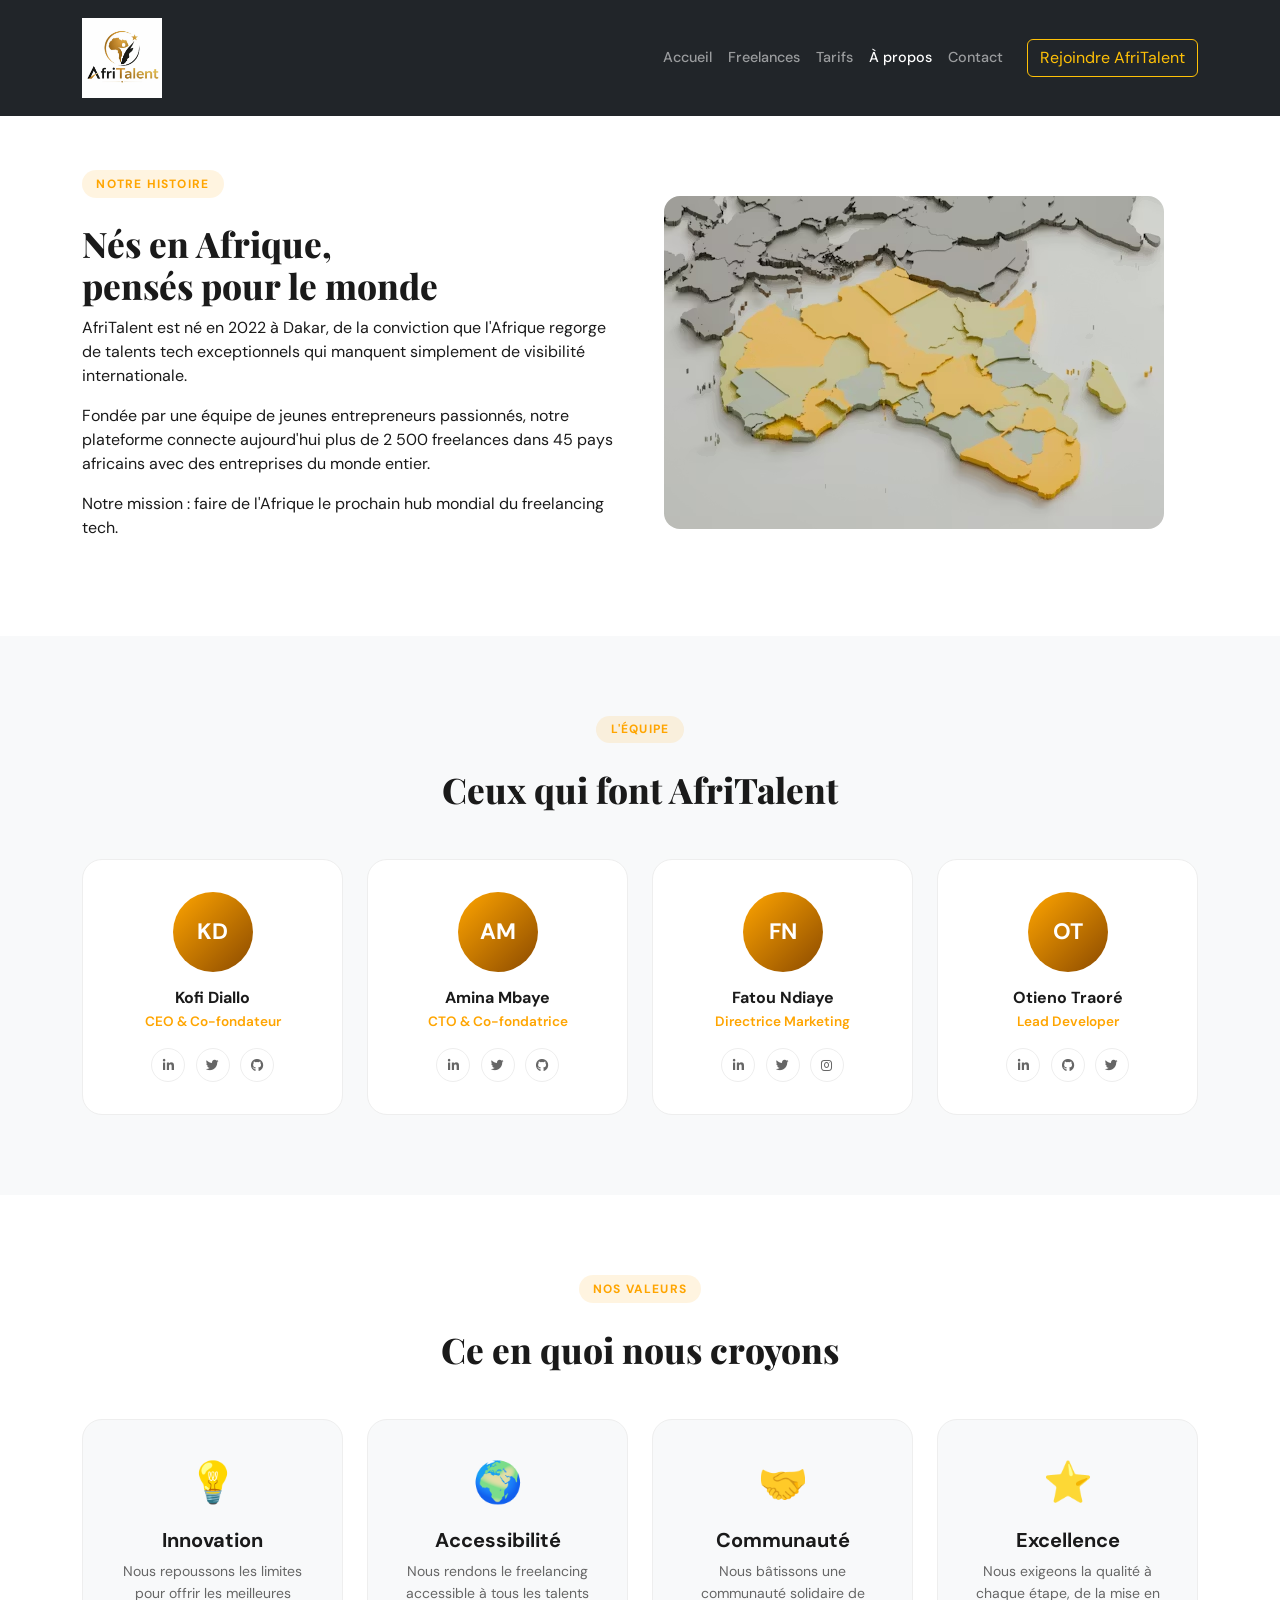
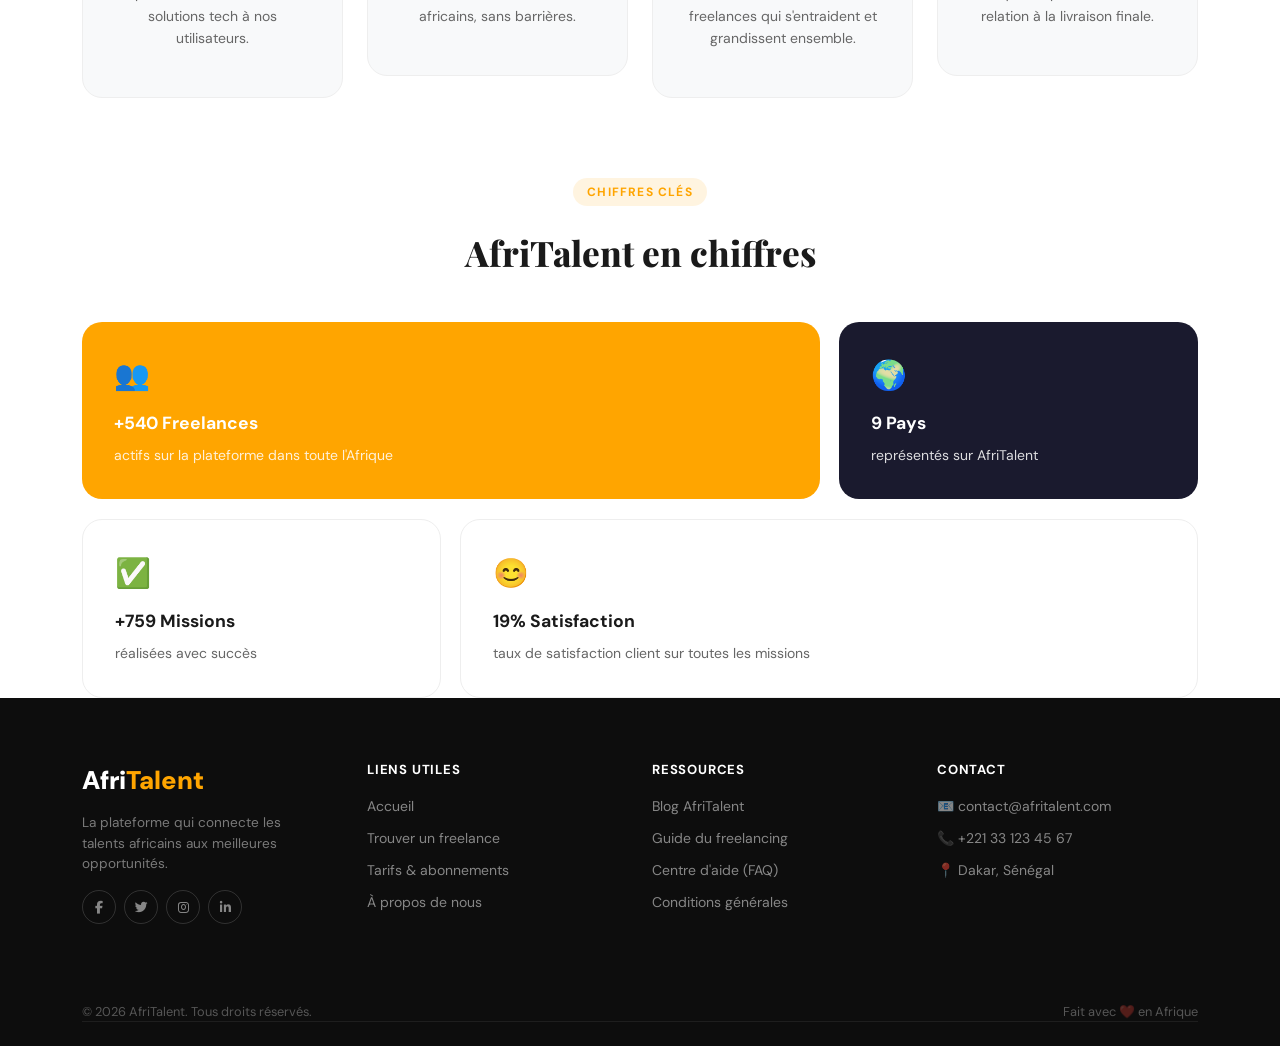
==== commit e22b1232: "CSS: responsive design mobile et tablette, media queries" ====
--- a/about.html
+++ b/about.html
@@ -5,7 +5,6 @@
     <meta name="viewport" content="width=device-width, initial-scale=1.0">
     <title>AfriTalent — À propos</title>
     <!-- Bootstrap -->
-<<<<<<< HEAD
     <link href="https://cdn.jsdelivr.net/npm/bootstrap@5.3.8/dist/css/bootstrap.min.css" rel="stylesheet">
     <!-- Font Awesome -->
     <link href="https://cdnjs.cloudflare.com/ajax/libs/font-awesome/6.5.0/css/all.min.css" rel="stylesheet">
@@ -13,30 +12,14 @@
     <link rel="preconnect" href="https://fonts.googleapis.com">
     <link rel="preconnect" href="https://fonts.gstatic.com" crossorigin>
     <link href="https://fonts.googleapis.com/css2?family=DM+Sans:ital,opsz,wght@0,9..40,100..1000;1,9..40,100..1000&family=Playfair+Display:ital,wght@0,400..900;1,400..900&display=swap" rel="stylesheet">
-=======
-    <link
-      href="https://cdn.jsdelivr.net/npm/bootstrap@5.3.8/dist/css/bootstrap.min.css"
-      rel="stylesheet"/>
-    <!-- Font Awesome -->
-    <link
-      href="https://cdnjs.cloudflare.com/ajax/libs/font-awesome/6.5.0/css/all.min.css"
-      rel="stylesheet"/>
-    <!-- Google Fonts -->
-    <link rel="preconnect" href="https://fonts.googleapis.com" />
-    <link rel="preconnect" href="https://fonts.gstatic.com" crossorigin />
-    <link
-      href="https://fonts.googleapis.com/css2?family=DM+Sans:ital,opsz,wght@0,9..40,100..1000;1,9..40,100..1000&family=Playfair+Display:ital,wght@0,400..900;1,400..900&display=swap"
-      rel="stylesheet"/>
->>>>>>> 972b2ba (feat: dark mode et animations au scroll)
     <!-- CSS perso -->
-<<<<<<< HEAD
     <link rel="stylesheet" href="css/style.css">
 </head>
 <body>
 
 <!-- === NAVBAR === -->
 <header>
-    <nav class="navbar navbar-expand-lg navbar-dark bg-dark sticky-top" id="mainNav">
+    <nav class="navbar navbar-expand-lg navbar-dark bg-dark fixed-top" id="mainNav">
         <div class="container">
             <a class="navbar-brand" href="index.html">
                 <img src="images/AfriTalent log .jpeg" alt="Logo AfriTalent" height="50">
@@ -55,7 +38,6 @@
                     <li class="nav-item"><a class="nav-link" href="freelances.html">Freelances</a></li>
                     <li class="nav-item"><a class="nav-link" href="tarifs.html">Tarifs</a></li>
                     <li class="nav-item"><a class="nav-link active" href="about.html">À propos</a></li>
-                    <li class="nav-item"><a class="nav-link" href="#">Blog</a></li>
                     <li class="nav-item"><a class="nav-link" href="contact.html">Contact</a></li>
                     <li class="nav-item ms-3">
                         <a href="#" class="btn btn-outline-warning">Rejoindre AfriTalent</a>
@@ -298,326 +280,4 @@
 <script src="js/main.js"></script>
 
 </body>
-</html>
-=======
-    <link rel="stylesheet" href="css/style.css" />
-  </head>
-  <!-- Bouton retour en haut -->
-<button id="btnTop" style="
-    display:none;
-    position:fixed;
-    bottom:30px;
-    right:30px;
-    width:45px;
-    height:45px;
-    background:rgb(0, 255, 170);
-    color:rgb(207, 27, 27);
-    border:none;
-    border-radius:50%;
-    font-size:1.2rem;
-    cursor:pointer;
-    z-index:999;
-    align-items:center;
-    justify-content:center;
-    box-shadow:0 4px 15px rgba(255,165,0,0.4);">↑</button>
-  <body>
- <!-- === NAVBAR === -->
-<header>
-    <nav class="navbar navbar-expand-lg navbar-dark bg-dark sticky-top" id="mainNav">
-        <div class="container">
-            <a class="navbar-brand" href="index.html">
-                <img src="images/AfriTalent log .jpeg" alt="Logo AfriTalent" height="50">
-            </a>
-            <button class="navbar-toggler" type="button"
-                data-bs-toggle="collapse"
-                data-bs-target="#navMenu"
-                aria-controls="navMenu"
-                aria-expanded="false"
-                aria-label="Toggle navigation">
-                <span class="navbar-toggler-icon"></span>
-            </button>
-            <div class="collapse navbar-collapse" id="navMenu">
-                <ul class="navbar-nav ms-auto align-items-center">
-                    <li class="nav-item"><a class="nav-link" href="index.html">Accueil</a></li>
-                    <li class="nav-item"><a class="nav-link" href="freelances.html">Freelances</a></li>
-                    <li class="nav-item"><a class="nav-link" href="tarifs.html">Tarifs</a></li>
-                    <li class="nav-item"><a class="nav-link" href="about.html">À propos</a></li>
-                    <li class="nav-item"><a class="nav-link" href="contact.html">Contact</a></li>
-                    <!-- Bouton dark mode -->
-                    <li class="nav-item ms-2">
-                        <button id="darkModeBtn" class="btn btn-outline-secondary btn-sm">🌙</button>
-                    </li>
-                    <li class="nav-item ms-3">
-                        <a href="#" class="btn btn-outline-warning">Rejoindre AfriTalent</a>
-                    </li>
-                </ul>
-            </div>
-        </div>
-    </nav>
-</header>
-
-      <main>
-        <!-- === NOTRE HISTOIRE === -->
-        <section id="histoire">
-          <div class="container">
-            <div class="row align-items-center g-5">
-              <!-- Texte gauche -->
-              <div class="col-lg-6">
-                <span class="section-label">Notre Histoire</span>
-                <h2 class="section-title">
-                  Nés en Afrique,<br />pensés pour le monde
-                </h2>
-                <p>
-                  AfriTalent est né en 2022 à Dakar, de la conviction que
-                  l'Afrique regorge de talents tech exceptionnels qui manquent
-                  simplement de visibilité internationale.
-                </p>
-                <p>
-                  Fondée par une équipe de jeunes entrepreneurs passionnés, notre
-                  plateforme connecte aujourd'hui plus de 2 500 freelances dans 45
-                  pays africains avec des entreprises du monde entier.
-                </p>
-                <p>
-                  Notre mission : faire de l'Afrique le prochain hub mondial du
-                  freelancing tech.
-                </p>
-              </div>
-              <!-- Image droite -->
-              <div class="col-lg-6">
-                <img
-                  src="images/african.avif"
-                  alt="Histoire AfriTalent"
-                  class="img-fluid rounded-4"
-                />
-              </div>
-            </div>
-          </div>
-        </section>
-
-        <!-- === EQUIPE === -->
-        <section id="equipe">
-          <div class="container">
-            <div class="text-center mb-5">
-              <span class="section-label">L'équipe</span>
-              <h2 class="section-title">Ceux qui font AfriTalent</h2>
-            </div>
-            <div class="row g-4">
-              <!-- Membre 1 -->
-              <div class="col-12 col-md-6 col-lg-3">
-                <div class="membre-card">
-                  <div class="membre-avatar">KD</div>
-                  <h5 class="membre-nom">Kofi Diallo</h5>
-                  <p class="membre-poste">CEO & Co-fondateur</p>
-                  <div class="membre-socials">
-                    <a href="#"><i class="fab fa-linkedin-in"></i></a>
-                    <a href="#"><i class="fab fa-twitter"></i></a>
-                    <a href="#"><i class="fab fa-github"></i></a>
-                  </div>
-                </div>
-              </div>
-
-              <!-- Membre 2 -->
-              <div class="col-12 col-md-6 col-lg-3">
-                <div class="membre-card">
-                  <div class="membre-avatar">AM</div>
-                  <h5 class="membre-nom">Amina Mbaye</h5>
-                  <p class="membre-poste">CTO & Co-fondatrice</p>
-                  <div class="membre-socials">
-                    <a href="#"><i class="fab fa-linkedin-in"></i></a>
-                    <a href="#"><i class="fab fa-twitter"></i></a>
-                    <a href="#"><i class="fab fa-github"></i></a>
-                  </div>
-                </div>
-              </div>
-
-              <!-- Membre 3 -->
-              <div class="col-12 col-md-6 col-lg-3">
-                <div class="membre-card">
-                  <div class="membre-avatar">FN</div>
-                  <h5 class="membre-nom">Fatou Ndiaye</h5>
-                  <p class="membre-poste">Directrice Marketing</p>
-                  <div class="membre-socials">
-                    <a href="#"><i class="fab fa-linkedin-in"></i></a>
-                    <a href="#"><i class="fab fa-twitter"></i></a>
-                    <a href="#"><i class="fab fa-instagram"></i></a>
-                  </div>
-                </div>
-              </div>
-
-              <!-- Membre 4 -->
-              <div class="col-12 col-md-6 col-lg-3">
-                <div class="membre-card">
-                  <div class="membre-avatar">OT</div>
-                  <h5 class="membre-nom">Otieno Traoré</h5>
-                  <p class="membre-poste">Lead Developer</p>
-                  <div class="membre-socials">
-                    <a href="#"><i class="fab fa-linkedin-in"></i></a>
-                    <a href="#"><i class="fab fa-github"></i></a>
-                    <a href="#"><i class="fab fa-twitter"></i></a>
-                  </div>
-                </div>
-              </div>
-            </div>
-          </div>
-        </section>
-
-        <!-- === NOS VALEURS === -->
-        <section id="valeurs">
-          <div class="container">
-            <div class="text-center mb-5">
-              <span class="section-label">Nos Valeurs</span>
-              <h2 class="section-title">Ce en quoi nous croyons</h2>
-            </div>
-            <div class="row g-4">
-              <div class="col-12 col-md-6 col-lg-3">
-                <div class="valeur-card">
-                  <div class="valeur-icon">💡</div>
-                  <h5 class="valeur-titre">Innovation</h5>
-                  <p class="valeur-desc">
-                    Nous repoussons les limites pour offrir les meilleures
-                    solutions tech à nos utilisateurs.
-                  </p>
-                </div>
-              </div>
-
-              <div class="col-12 col-md-6 col-lg-3">
-                <div class="valeur-card">
-                  <div class="valeur-icon">🌍</div>
-                  <h5 class="valeur-titre">Accessibilité</h5>
-                  <p class="valeur-desc">
-                    Nous rendons le freelancing accessible à tous les talents
-                    africains, sans barrières.
-                  </p>
-                </div>
-              </div>
-
-              <div class="col-12 col-md-6 col-lg-3">
-                <div class="valeur-card">
-                  <div class="valeur-icon">🤝</div>
-                  <h5 class="valeur-titre">Communauté</h5>
-                  <p class="valeur-desc">
-                    Nous bâtissons une communauté solidaire de freelances qui
-                    s'entraident et grandissent ensemble.
-                  </p>
-                </div>
-              </div>
-
-              <div class="col-12 col-md-6 col-lg-3">
-                <div class="valeur-card">
-                  <div class="valeur-icon">⭐</div>
-                  <h5 class="valeur-titre">Excellence</h5>
-                  <p class="valeur-desc">
-                    Nous exigeons la qualité à chaque étape, de la mise en
-                    relation à la livraison finale.
-                  </p>
-                </div>
-              </div>
-            </div>
-          </div>
-        </section>
-
-        <!-- === CHIFFRES CLES === -->
-        <section id="chiffres">
-          <div class="container">
-            <div class="text-center mb-5">
-              <span class="section-label">Chiffres clés</span>
-              <h2 class="section-title">AfriTalent en chiffres</h2>
-            </div>
-            <div class="bento-grid">
-              <div class="bento-card accent large">
-                <div class="bento-icon">👥</div>
-                <div class="bento-title">
-                  +<span class="counter" data-target="2500">0</span> Freelances
-                </div>
-                <div class="bento-desc">
-                  actifs sur la plateforme dans toute l'Afrique
-                </div>
-              </div>
-
-              <div class="bento-card dark">
-                <div class="bento-icon">🌍</div>
-                <div class="bento-title">
-                  <span class="counter" data-target="45">0</span> Pays
-                </div>
-                <div class="bento-desc">représentés sur AfriTalent</div>
-              </div>
-
-              <div class="bento-card light">
-                <div class="bento-icon">✅</div>
-                <div class="bento-title">
-                  +<span class="counter" data-target="3800">0</span> Missions
-                </div>
-                <div class="bento-desc">réalisées avec succès</div>
-              </div>
-
-              <div class="bento-card light large">
-                <div class="bento-icon">😊</div>
-                <div class="bento-title">
-                  <span class="counter" data-target="98">0</span>% Satisfaction
-                </div>
-                <div class="bento-desc">
-                  taux de satisfaction client sur toutes les missions
-                </div>
-              </div>
-            </div>
-          </div>
-        </section>
-      </main>
-
-      <!-- === FOOTER === -->
-<footer>
-    <div class="container">
-        <div class="row g-4">
-            <div class="col-lg-3 col-md-6">
-              <a class="navbar-brand" href="index.html">
-                <img src="images/AfriTalent log .jpeg" alt="Logo AfriTalent" height="50">
-              </a>
-                <div class="footer-brand">Afri<span>Talent</span></div>
-                <p class="footer-desc">La plateforme qui connecte les talents africains aux meilleures opportunités.</p>
-                <div class="mt-3 d-flex gap-2">
-                    <a href="#" class="social-icon"><i class="fab fa-facebook-f"></i></a>
-                    <a href="#" class="social-icon"><i class="fab fa-twitter"></i></a>
-                    <a href="#" class="social-icon"><i class="fab fa-instagram"></i></a>
-                    <a href="#" class="social-icon"><i class="fab fa-linkedin-in"></i></a>
-                </div>
-            </div>
-            <div class="col-lg-3 col-md-6">
-                <h6 class="footer-title">Liens utiles</h6>
-                <ul class="footer-links">
-                    <li><a href="index.html">Accueil</a></li>
-                    <li><a href="freelances.html">Trouver un freelance</a></li>
-                    <li><a href="tarifs.html">Tarifs & abonnements</a></li>
-                    <li><a href="about.html">À propos de nous</a></li>
-                </ul>
-            </div>
-            <div class="col-lg-3 col-md-6">
-                <h6 class="footer-title">Ressources</h6>
-                <ul class="footer-links">
-                    <li><a href="#">Blog AfriTalent</a></li>
-                    <li><a href="#">Guide du freelancing</a></li>
-                    <li><a href="#">Centre d'aide (FAQ)</a></li>
-                    <li><a href="#">Conditions générales</a></li>
-                </ul>
-            </div>
-            <div class="col-lg-3 col-md-6">
-                <h6 class="footer-title">Contact</h6>
-                <ul class="footer-links">
-                    <li><a href="#">📧 contact@afritalent.com</a></li>
-                    <li><a href="#">📞 +221 33 123 45 67</a></li>
-                    <li><a href="#">📍 Dakar, Sénégal</a></li>
-                </ul>
-            </div>
-        </div>
-        <div class="footer-bottom">
-            <span>© <span id="year"></span> AfriTalent. Tous droits réservés.</span>
-            <span>Fait avec ❤️ en Afrique</span>
-        </div>
-    </div>
-</footer>
-
-      <!-- Bootstrap JS -->
-      <script src="https://cdn.jsdelivr.net/npm/bootstrap@5.3.8/dist/js/bootstrap.bundle.min.js"></script>
-      <script src="js/main.js"></script>
-  </body>
-</html>
->>>>>>> 9d678c3 (JS : dark mode avec localStorage, navbar dynamique au scroll)
+</html>
--- a/css/style.css
+++ b/css/style.css
@@ -38,16 +38,21 @@
     transition: color 0.2s;
 }
 
+body{
+    padding-top: 90px;
+}
+
+.navbar{
+    z-index: 1000;
+}
+
 .nav-link:hover {
     color:var(--couleur-primaire) !important;
 }
 
 /* -- HERO*/
 #hero{
-    background-image: url('../images/african.avif');
-    background-size: cover;
-    background-position: center;
-    background-repeat: no-repeat;
+    background: linear-gradient(135deg, #1a1a2e 0%, #16213e 60%, #0f3460 100%);
     min-height: 90vh;
     display: flex;
     align-items: center;
@@ -55,16 +60,18 @@
     position: relative;
 }
 
-.overlay{  
-    position: absolute;
-    inset: 0;
-    background: rgba(0, 0, 0, 0.60);
-    z-index: 0;
-}
-
-#hero .container{
-    position: relative;
-    z-index: 1;
+.hero-img-asym{
+    border-radius: 30% 70% 70% 30% / 30% 30% 70% 70%;
+    box-shadow: 0 20px 60px rgba(255, 165, 0, 0.3);
+    width: 100%;
+    max-height: 500px;
+    object-fit: cover;
+    animation: float 4s ease-in-out infinite;
+}
+
+@keyframes float{
+    0%, 100% { transform: translateY(0px); }
+    50%       { transform: translateY(-15px);}
 }
 
 #hero h1{
@@ -224,8 +231,6 @@
     opacity: 1;
 }
 
-<<<<<<< HEAD
-=======
 /* -- CATEGORIES __*/
 #services {
     padding: 5rem 0;
@@ -797,28 +802,6 @@
     color: var(--couleur-muted);
     margin-bottom: 0.8rem;
 }
-.contact-section {
-  background-color: #f8f9fa;
-}
-
-.contact-section h2,
-.contact-section h3 {
-  font-weight: bold;
-}
-
-.form-control,
-.form-select {
-  border-radius: 10px;
-}
-
-.btn-primary {
-  padding: 10px 25px;
-  border-radius: 10px;
-}
-
-.alert-success {
-  border-radius: 10px;
-}
 
 /* ── RESPONSIVE ── */
 @media (max-width: 1200px) {
@@ -864,4 +847,3 @@
         font-size: 1.5rem;
     }
 }
->>>>>>> 9d678c3 (JS : dark mode avec localStorage, navbar dynamique au scroll)
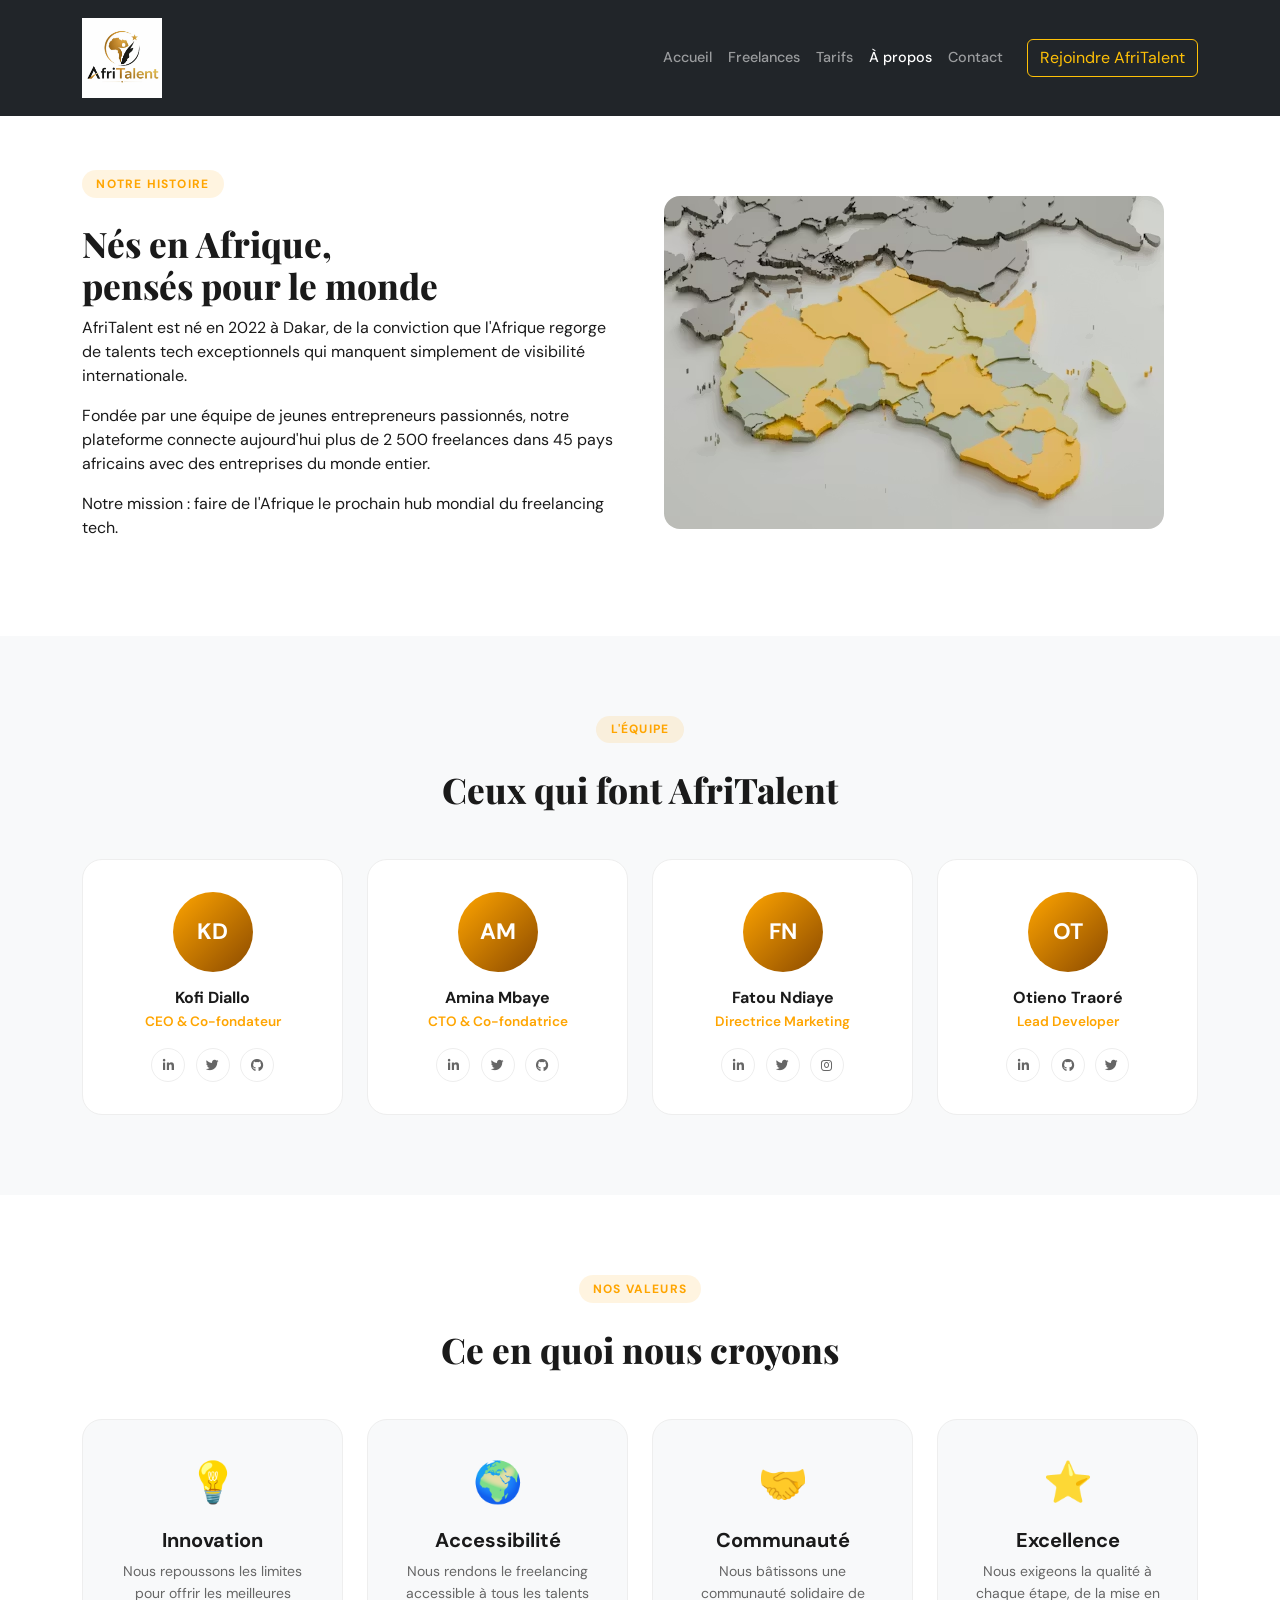
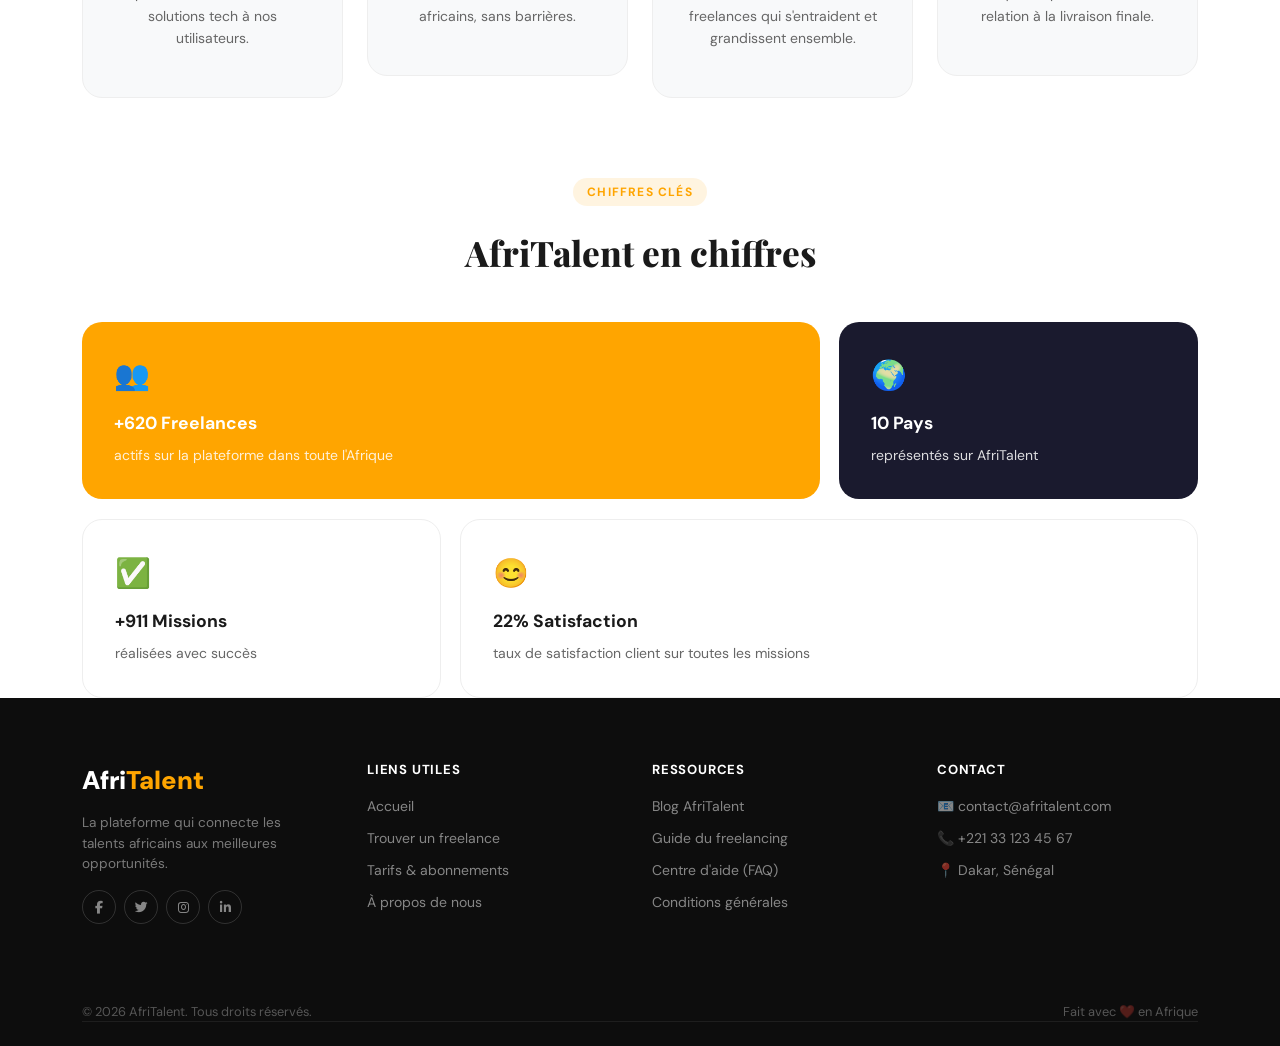
==== commit 54663638: "CSS : responsive design mobile et tablette, media queries" ====
--- a/about.html
+++ b/about.html
@@ -1,283 +1,356 @@
-<!DOCTYPE html>
+<!doctype html>
 <html lang="fr">
-<head>
-    <meta charset="UTF-8">
-    <meta name="viewport" content="width=device-width, initial-scale=1.0">
+  <head>
+    <meta charset="UTF-8" />
+    <meta name="viewport" content="width=device-width, initial-scale=1.0" />
     <title>AfriTalent — À propos</title>
     <!-- Bootstrap -->
-    <link href="https://cdn.jsdelivr.net/npm/bootstrap@5.3.8/dist/css/bootstrap.min.css" rel="stylesheet">
+    <link
+      href="https://cdn.jsdelivr.net/npm/bootstrap@5.3.8/dist/css/bootstrap.min.css"
+      rel="stylesheet"
+    />
     <!-- Font Awesome -->
-    <link href="https://cdnjs.cloudflare.com/ajax/libs/font-awesome/6.5.0/css/all.min.css" rel="stylesheet">
+    <link
+      href="https://cdnjs.cloudflare.com/ajax/libs/font-awesome/6.5.0/css/all.min.css"
+      rel="stylesheet"
+    />
     <!-- Google Fonts -->
-    <link rel="preconnect" href="https://fonts.googleapis.com">
-    <link rel="preconnect" href="https://fonts.gstatic.com" crossorigin>
-    <link href="https://fonts.googleapis.com/css2?family=DM+Sans:ital,opsz,wght@0,9..40,100..1000;1,9..40,100..1000&family=Playfair+Display:ital,wght@0,400..900;1,400..900&display=swap" rel="stylesheet">
+    <link rel="preconnect" href="https://fonts.googleapis.com" />
+    <link rel="preconnect" href="https://fonts.gstatic.com" crossorigin />
+    <link
+      href="https://fonts.googleapis.com/css2?family=DM+Sans:ital,opsz,wght@0,9..40,100..1000;1,9..40,100..1000&family=Playfair+Display:ital,wght@0,400..900;1,400..900&display=swap"
+      rel="stylesheet"
+    />
     <!-- CSS perso -->
-    <link rel="stylesheet" href="css/style.css">
-</head>
-<body>
-
-<!-- === NAVBAR === -->
-<header>
-    <nav class="navbar navbar-expand-lg navbar-dark bg-dark fixed-top" id="mainNav">
-        <div class="container">
-            <a class="navbar-brand" href="index.html">
-                <img src="images/AfriTalent log .jpeg" alt="Logo AfriTalent" height="50">
-            </a>
-            <button class="navbar-toggler" type="button"
-                data-bs-toggle="collapse"
-                data-bs-target="#navMenu"
-                aria-controls="navMenu"
-                aria-expanded="false"
-                aria-label="Toggle navigation">
-                <span class="navbar-toggler-icon"></span>
-            </button>
-            <div class="collapse navbar-collapse" id="navMenu">
-                <ul class="navbar-nav ms-auto align-items-center">
-                    <li class="nav-item"><a class="nav-link" href="index.html">Accueil</a></li>
-                    <li class="nav-item"><a class="nav-link" href="freelances.html">Freelances</a></li>
-                    <li class="nav-item"><a class="nav-link" href="tarifs.html">Tarifs</a></li>
-                    <li class="nav-item"><a class="nav-link active" href="about.html">À propos</a></li>
-                    <li class="nav-item"><a class="nav-link" href="contact.html">Contact</a></li>
-                    <li class="nav-item ms-3">
-                        <a href="#" class="btn btn-outline-warning">Rejoindre AfriTalent</a>
-                    </li>
-                </ul>
-            </div>
-        </div>
-    </nav>
-</header>
-
-<main>
-
-    <!-- === NOTRE HISTOIRE === -->
-    <section id="histoire">
-        <div class="container">
-            <div class="row align-items-center g-5">
-                <!-- Texte gauche -->
-                <div class="col-lg-6">
-                    <span class="section-label">Notre Histoire</span>
-                    <h2 class="section-title">Nés en Afrique,<br>pensés pour le monde</h2>
-                    <p>AfriTalent est né en 2022 à Dakar, de la conviction que l'Afrique regorge de talents tech exceptionnels qui manquent simplement de visibilité internationale.</p>
-                    <p>Fondée par une équipe de jeunes entrepreneurs passionnés, notre plateforme connecte aujourd'hui plus de 2 500 freelances dans 45 pays africains avec des entreprises du monde entier.</p>
-                    <p>Notre mission : faire de l'Afrique le prochain hub mondial du freelancing tech.</p>
+    <link rel="stylesheet" href="css/style.css" />
+  </head>
+  <body>
+    <!-- === NAVBAR === -->
+    <header>
+      <nav
+        class="navbar navbar-expand-lg navbar-dark bg-dark fixed-top"
+        id="mainNav"
+      >
+        <div class="container">
+          <a class="navbar-brand" href="index.html">
+            <img
+              src="images/AfriTalent log .jpeg"
+              alt="Logo AfriTalent"
+              height="50"
+            />
+          </a>
+          <button
+            class="navbar-toggler"
+            type="button"
+            data-bs-toggle="collapse"
+            data-bs-target="#navMenu"
+            aria-controls="navMenu"
+            aria-expanded="false"
+            aria-label="Toggle navigation"
+          >
+            <span class="navbar-toggler-icon"></span>
+          </button>
+          <div class="collapse navbar-collapse" id="navMenu">
+            <ul class="navbar-nav ms-auto align-items-center">
+              <li class="nav-item">
+                <a class="nav-link" href="index.html">Accueil</a>
+              </li>
+              <li class="nav-item">
+                <a class="nav-link" href="freelances.html">Freelances</a>
+              </li>
+              <li class="nav-item">
+                <a class="nav-link" href="tarifs.html">Tarifs</a>
+              </li>
+              <li class="nav-item">
+                <a class="nav-link active" href="about.html">À propos</a>
+              </li>
+              <li class="nav-item">
+                <a class="nav-link" href="contact.html">Contact</a>
+              </li>
+              <li class="nav-item ms-3">
+                <a href="#" class="btn btn-outline-warning"
+                  >Rejoindre AfriTalent</a
+                >
+              </li>
+            </ul>
+          </div>
+        </div>
+      </nav>
+    </header>
+
+    <main>
+      <!-- === NOTRE HISTOIRE === -->
+      <section id="histoire">
+        <div class="container">
+          <div class="row align-items-center g-5">
+            <!-- Texte gauche -->
+            <div class="col-lg-6">
+              <span class="section-label">Notre Histoire</span>
+              <h2 class="section-title">
+                Nés en Afrique,<br />pensés pour le monde
+              </h2>
+              <p>
+                AfriTalent est né en 2022 à Dakar, de la conviction que
+                l'Afrique regorge de talents tech exceptionnels qui manquent
+                simplement de visibilité internationale.
+              </p>
+              <p>
+                Fondée par une équipe de jeunes entrepreneurs passionnés, notre
+                plateforme connecte aujourd'hui plus de 2 500 freelances dans 45
+                pays africains avec des entreprises du monde entier.
+              </p>
+              <p>
+                Notre mission : faire de l'Afrique le prochain hub mondial du
+                freelancing tech.
+              </p>
+            </div>
+            <!-- Image droite -->
+            <div class="col-lg-6">
+              <img
+                src="images/african.avif"
+                alt="Histoire AfriTalent"
+                class="img-fluid rounded-4"
+              />
+            </div>
+          </div>
+        </div>
+      </section>
+
+      <!-- === EQUIPE === -->
+      <section id="equipe">
+        <div class="container">
+          <div class="text-center mb-5">
+            <span class="section-label">L'équipe</span>
+            <h2 class="section-title">Ceux qui font AfriTalent</h2>
+          </div>
+          <div class="row g-4">
+            <!-- Membre 1 -->
+            <div class="col-12 col-md-6 col-lg-3">
+              <div class="membre-card">
+                <div class="membre-avatar">KD</div>
+                <h5 class="membre-nom">Kofi Diallo</h5>
+                <p class="membre-poste">CEO & Co-fondateur</p>
+                <div class="membre-socials">
+                  <a href="#"><i class="fab fa-linkedin-in"></i></a>
+                  <a href="#"><i class="fab fa-twitter"></i></a>
+                  <a href="#"><i class="fab fa-github"></i></a>
                 </div>
-                <!-- Image droite -->
-                <div class="col-lg-6">
-                    <img src="images/african.avif" alt="Histoire AfriTalent" class="img-fluid rounded-4">
+              </div>
+            </div>
+
+            <!-- Membre 2 -->
+            <div class="col-12 col-md-6 col-lg-3">
+              <div class="membre-card">
+                <div class="membre-avatar">AM</div>
+                <h5 class="membre-nom">Amina Mbaye</h5>
+                <p class="membre-poste">CTO & Co-fondatrice</p>
+                <div class="membre-socials">
+                  <a href="#"><i class="fab fa-linkedin-in"></i></a>
+                  <a href="#"><i class="fab fa-twitter"></i></a>
+                  <a href="#"><i class="fab fa-github"></i></a>
                 </div>
-            </div>
-        </div>
-    </section>
-
-    <!-- === EQUIPE === -->
-    <section id="equipe">
-        <div class="container">
-            <div class="text-center mb-5">
-                <span class="section-label">L'équipe</span>
-                <h2 class="section-title">Ceux qui font AfriTalent</h2>
-            </div>
-            <div class="row g-4">
-
-                <!-- Membre 1 -->
-                <div class="col-12 col-md-6 col-lg-3">
-                    <div class="membre-card">
-                        <div class="membre-avatar">KD</div>
-                        <h5 class="membre-nom">Kofi Diallo</h5>
-                        <p class="membre-poste">CEO & Co-fondateur</p>
-                        <div class="membre-socials">
-                            <a href="#"><i class="fab fa-linkedin-in"></i></a>
-                            <a href="#"><i class="fab fa-twitter"></i></a>
-                            <a href="#"><i class="fab fa-github"></i></a>
-                        </div>
-                    </div>
+              </div>
+            </div>
+
+            <!-- Membre 3 -->
+            <div class="col-12 col-md-6 col-lg-3">
+              <div class="membre-card">
+                <div class="membre-avatar">FN</div>
+                <h5 class="membre-nom">Fatou Ndiaye</h5>
+                <p class="membre-poste">Directrice Marketing</p>
+                <div class="membre-socials">
+                  <a href="#"><i class="fab fa-linkedin-in"></i></a>
+                  <a href="#"><i class="fab fa-twitter"></i></a>
+                  <a href="#"><i class="fab fa-instagram"></i></a>
                 </div>
-
-                <!-- Membre 2 -->
-                <div class="col-12 col-md-6 col-lg-3">
-                    <div class="membre-card">
-                        <div class="membre-avatar">AM</div>
-                        <h5 class="membre-nom">Amina Mbaye</h5>
-                        <p class="membre-poste">CTO & Co-fondatrice</p>
-                        <div class="membre-socials">
-                            <a href="#"><i class="fab fa-linkedin-in"></i></a>
-                            <a href="#"><i class="fab fa-twitter"></i></a>
-                            <a href="#"><i class="fab fa-github"></i></a>
-                        </div>
-                    </div>
+              </div>
+            </div>
+
+            <!-- Membre 4 -->
+            <div class="col-12 col-md-6 col-lg-3">
+              <div class="membre-card">
+                <div class="membre-avatar">OT</div>
+                <h5 class="membre-nom">Otieno Traoré</h5>
+                <p class="membre-poste">Lead Developer</p>
+                <div class="membre-socials">
+                  <a href="#"><i class="fab fa-linkedin-in"></i></a>
+                  <a href="#"><i class="fab fa-github"></i></a>
+                  <a href="#"><i class="fab fa-twitter"></i></a>
                 </div>
-
-                <!-- Membre 3 -->
-                <div class="col-12 col-md-6 col-lg-3">
-                    <div class="membre-card">
-                        <div class="membre-avatar">FN</div>
-                        <h5 class="membre-nom">Fatou Ndiaye</h5>
-                        <p class="membre-poste">Directrice Marketing</p>
-                        <div class="membre-socials">
-                            <a href="#"><i class="fab fa-linkedin-in"></i></a>
-                            <a href="#"><i class="fab fa-twitter"></i></a>
-                            <a href="#"><i class="fab fa-instagram"></i></a>
-                        </div>
-                    </div>
-                </div>
-
-                <!-- Membre 4 -->
-                <div class="col-12 col-md-6 col-lg-3">
-                    <div class="membre-card">
-                        <div class="membre-avatar">OT</div>
-                        <h5 class="membre-nom">Otieno Traoré</h5>
-                        <p class="membre-poste">Lead Developer</p>
-                        <div class="membre-socials">
-                            <a href="#"><i class="fab fa-linkedin-in"></i></a>
-                            <a href="#"><i class="fab fa-github"></i></a>
-                            <a href="#"><i class="fab fa-twitter"></i></a>
-                        </div>
-                    </div>
-                </div>
-
-            </div>
-        </div>
-    </section>
-
-    <!-- === NOS VALEURS === -->
-    <section id="valeurs">
-        <div class="container">
-            <div class="text-center mb-5">
-                <span class="section-label">Nos Valeurs</span>
-                <h2 class="section-title">Ce en quoi nous croyons</h2>
-            </div>
-            <div class="row g-4">
-
-                <div class="col-12 col-md-6 col-lg-3">
-                    <div class="valeur-card">
-                        <div class="valeur-icon">💡</div>
-                        <h5 class="valeur-titre">Innovation</h5>
-                        <p class="valeur-desc">Nous repoussons les limites pour offrir les meilleures solutions tech à nos utilisateurs.</p>
-                    </div>
-                </div>
-
-                <div class="col-12 col-md-6 col-lg-3">
-                    <div class="valeur-card">
-                        <div class="valeur-icon">🌍</div>
-                        <h5 class="valeur-titre">Accessibilité</h5>
-                        <p class="valeur-desc">Nous rendons le freelancing accessible à tous les talents africains, sans barrières.</p>
-                    </div>
-                </div>
-
-                <div class="col-12 col-md-6 col-lg-3">
-                    <div class="valeur-card">
-                        <div class="valeur-icon">🤝</div>
-                        <h5 class="valeur-titre">Communauté</h5>
-                        <p class="valeur-desc">Nous bâtissons une communauté solidaire de freelances qui s'entraident et grandissent ensemble.</p>
-                    </div>
-                </div>
-
-                <div class="col-12 col-md-6 col-lg-3">
-                    <div class="valeur-card">
-                        <div class="valeur-icon">⭐</div>
-                        <h5 class="valeur-titre">Excellence</h5>
-                        <p class="valeur-desc">Nous exigeons la qualité à chaque étape, de la mise en relation à la livraison finale.</p>
-                    </div>
-                </div>
-
-            </div>
-        </div>
-    </section>
-
-    <!-- === CHIFFRES CLES === -->
-    <section id="chiffres">
-        <div class="container">
-            <div class="text-center mb-5">
-                <span class="section-label">Chiffres clés</span>
-                <h2 class="section-title">AfriTalent en chiffres</h2>
-            </div>
-            <div class="bento-grid">
-
-                <div class="bento-card accent large">
-                    <div class="bento-icon">👥</div>
-                    <div class="bento-title">+<span class="counter" data-target="2500">0</span> Freelances</div>
-                    <div class="bento-desc">actifs sur la plateforme dans toute l'Afrique</div>
-                </div>
-
-                <div class="bento-card dark">
-                    <div class="bento-icon">🌍</div>
-                    <div class="bento-title"><span class="counter" data-target="45">0</span> Pays</div>
-                    <div class="bento-desc">représentés sur AfriTalent</div>
-                </div>
-
-                <div class="bento-card light">
-                    <div class="bento-icon">✅</div>
-                    <div class="bento-title">+<span class="counter" data-target="3800">0</span> Missions</div>
-                    <div class="bento-desc">réalisées avec succès</div>
-                </div>
-
-                <div class="bento-card light large">
-                    <div class="bento-icon">😊</div>
-                    <div class="bento-title"><span class="counter" data-target="98">0</span>% Satisfaction</div>
-                    <div class="bento-desc">taux de satisfaction client sur toutes les missions</div>
-                </div>
-
-            </div>
-        </div>
-    </section>
-
-</main>
-
-<!-- === FOOTER === -->
-<footer>
-    <div class="container">
+              </div>
+            </div>
+          </div>
+        </div>
+      </section>
+
+      <!-- === NOS VALEURS === -->
+      <section id="valeurs">
+        <div class="container">
+          <div class="text-center mb-5">
+            <span class="section-label">Nos Valeurs</span>
+            <h2 class="section-title">Ce en quoi nous croyons</h2>
+          </div>
+          <div class="row g-4">
+            <div class="col-12 col-md-6 col-lg-3">
+              <div class="valeur-card">
+                <div class="valeur-icon">💡</div>
+                <h5 class="valeur-titre">Innovation</h5>
+                <p class="valeur-desc">
+                  Nous repoussons les limites pour offrir les meilleures
+                  solutions tech à nos utilisateurs.
+                </p>
+              </div>
+            </div>
+
+            <div class="col-12 col-md-6 col-lg-3">
+              <div class="valeur-card">
+                <div class="valeur-icon">🌍</div>
+                <h5 class="valeur-titre">Accessibilité</h5>
+                <p class="valeur-desc">
+                  Nous rendons le freelancing accessible à tous les talents
+                  africains, sans barrières.
+                </p>
+              </div>
+            </div>
+
+            <div class="col-12 col-md-6 col-lg-3">
+              <div class="valeur-card">
+                <div class="valeur-icon">🤝</div>
+                <h5 class="valeur-titre">Communauté</h5>
+                <p class="valeur-desc">
+                  Nous bâtissons une communauté solidaire de freelances qui
+                  s'entraident et grandissent ensemble.
+                </p>
+              </div>
+            </div>
+
+            <div class="col-12 col-md-6 col-lg-3">
+              <div class="valeur-card">
+                <div class="valeur-icon">⭐</div>
+                <h5 class="valeur-titre">Excellence</h5>
+                <p class="valeur-desc">
+                  Nous exigeons la qualité à chaque étape, de la mise en
+                  relation à la livraison finale.
+                </p>
+              </div>
+            </div>
+          </div>
+        </div>
+      </section>
+
+      <!-- === CHIFFRES CLES === -->
+      <section id="chiffres">
+        <div class="container">
+          <div class="text-center mb-5">
+            <span class="section-label">Chiffres clés</span>
+            <h2 class="section-title">AfriTalent en chiffres</h2>
+          </div>
+          <div class="bento-grid">
+            <div class="bento-card accent large">
+              <div class="bento-icon">👥</div>
+              <div class="bento-title">
+                +<span class="counter" data-target="2500">0</span> Freelances
+              </div>
+              <div class="bento-desc">
+                actifs sur la plateforme dans toute l'Afrique
+              </div>
+            </div>
+
+            <div class="bento-card dark">
+              <div class="bento-icon">🌍</div>
+              <div class="bento-title">
+                <span class="counter" data-target="45">0</span> Pays
+              </div>
+              <div class="bento-desc">représentés sur AfriTalent</div>
+            </div>
+
+            <div class="bento-card light">
+              <div class="bento-icon">✅</div>
+              <div class="bento-title">
+                +<span class="counter" data-target="3800">0</span> Missions
+              </div>
+              <div class="bento-desc">réalisées avec succès</div>
+            </div>
+
+            <div class="bento-card light large">
+              <div class="bento-icon">😊</div>
+              <div class="bento-title">
+                <span class="counter" data-target="98">0</span>% Satisfaction
+              </div>
+              <div class="bento-desc">
+                taux de satisfaction client sur toutes les missions
+              </div>
+            </div>
+          </div>
+        </div>
+      </section>
+    </main>
+
+    <!-- === FOOTER === -->
+    <footer>
+      <div class="container">
         <div class="row g-4">
-            <!-- Col 1 -->
-            <div class="col-lg-3 col-md-6">
-                <div class="footer-brand">Afri<span>Talent</span></div>
-                <p class="footer-desc">La plateforme qui connecte les talents africains aux meilleures opportunités.</p>
-                <div class="mt-3 d-flex gap-2">
-                    <a href="#" class="social-icon"><i class="fab fa-facebook-f"></i></a>
-                    <a href="#" class="social-icon"><i class="fab fa-twitter"></i></a>
-                    <a href="#" class="social-icon"><i class="fab fa-instagram"></i></a>
-                    <a href="#" class="social-icon"><i class="fab fa-linkedin-in"></i></a>
-                </div>
-            </div>
-            <!-- Col 2 -->
-            <div class="col-lg-3 col-md-6">
-                <h6 class="footer-title">Liens utiles</h6>
-                <ul class="footer-links">
-                    <li><a href="index.html">Accueil</a></li>
-                    <li><a href="freelances.html">Trouver un freelance</a></li>
-                    <li><a href="tarifs.html">Tarifs & abonnements</a></li>
-                    <li><a href="about.html">À propos de nous</a></li>
-                </ul>
-            </div>
-            <!-- Col 3 -->
-            <div class="col-lg-3 col-md-6">
-                <h6 class="footer-title">Ressources</h6>
-                <ul class="footer-links">
-                    <li><a href="#">Blog AfriTalent</a></li>
-                    <li><a href="#">Guide du freelancing</a></li>
-                    <li><a href="#">Centre d'aide (FAQ)</a></li>
-                    <li><a href="#">Conditions générales</a></li>
-                </ul>
-            </div>
-            <!-- Col 4 -->
-            <div class="col-lg-3 col-md-6">
-                <h6 class="footer-title">Contact</h6>
-                <ul class="footer-links">
-                    <li><a href="#">📧 contact@afritalent.com</a></li>
-                    <li><a href="#">📞 +221 33 123 45 67</a></li>
-                    <li><a href="#">📍 Dakar, Sénégal</a></li>
-                </ul>
-            </div>
+          <!-- Col 1 -->
+          <div class="col-lg-3 col-md-6">
+            <div class="footer-brand">Afri<span>Talent</span></div>
+            <p class="footer-desc">
+              La plateforme qui connecte les talents africains aux meilleures
+              opportunités.
+            </p>
+            <div class="mt-3 d-flex gap-2">
+              <a href="#" class="social-icon"
+                ><i class="fab fa-facebook-f"></i
+              ></a>
+              <a href="#" class="social-icon"><i class="fab fa-twitter"></i></a>
+              <a href="#" class="social-icon"
+                ><i class="fab fa-instagram"></i
+              ></a>
+              <a href="#" class="social-icon"
+                ><i class="fab fa-linkedin-in"></i
+              ></a>
+            </div>
+          </div>
+          <!-- Col 2 -->
+          <div class="col-lg-3 col-md-6">
+            <h6 class="footer-title">Liens utiles</h6>
+            <ul class="footer-links">
+              <li><a href="index.html">Accueil</a></li>
+              <li><a href="freelances.html">Trouver un freelance</a></li>
+              <li><a href="tarifs.html">Tarifs & abonnements</a></li>
+              <li><a href="about.html">À propos de nous</a></li>
+            </ul>
+          </div>
+          <!-- Col 3 -->
+          <div class="col-lg-3 col-md-6">
+            <h6 class="footer-title">Ressources</h6>
+            <ul class="footer-links">
+              <li><a href="#">Blog AfriTalent</a></li>
+              <li><a href="#">Guide du freelancing</a></li>
+              <li><a href="#">Centre d'aide (FAQ)</a></li>
+              <li><a href="#">Conditions générales</a></li>
+            </ul>
+          </div>
+          <!-- Col 4 -->
+          <div class="col-lg-3 col-md-6">
+            <h6 class="footer-title">Contact</h6>
+            <ul class="footer-links">
+              <li><a href="#">📧 contact@afritalent.com</a></li>
+              <li><a href="#">📞 +221 33 123 45 67</a></li>
+              <li><a href="#">📍 Dakar, Sénégal</a></li>
+            </ul>
+          </div>
         </div>
         <div class="footer-bottom">
-            <span>© <span id="year"></span> AfriTalent. Tous droits réservés.</span>
-            <span>Fait avec ❤️ en Afrique</span>
-        </div>
-    </div>
-</footer>
-
-<!-- Bootstrap JS -->
-<script src="https://cdn.jsdelivr.net/npm/bootstrap@5.3.8/dist/js/bootstrap.bundle.min.js"></script>
-<script src="js/main.js"></script>
-
-</body>
-</html>+          <span
+            >© <span id="year"></span> AfriTalent. Tous droits réservés.</span
+          >
+          <span>Fait avec ❤️ en Afrique</span>
+        </div>
+      </div>
+    </footer>
+
+    <!-- Bootstrap JS -->
+    <script src="https://cdn.jsdelivr.net/npm/bootstrap@5.3.8/dist/js/bootstrap.bundle.min.js"></script>
+    <script src="js/main.js"></script>
+  </body>
+</html>
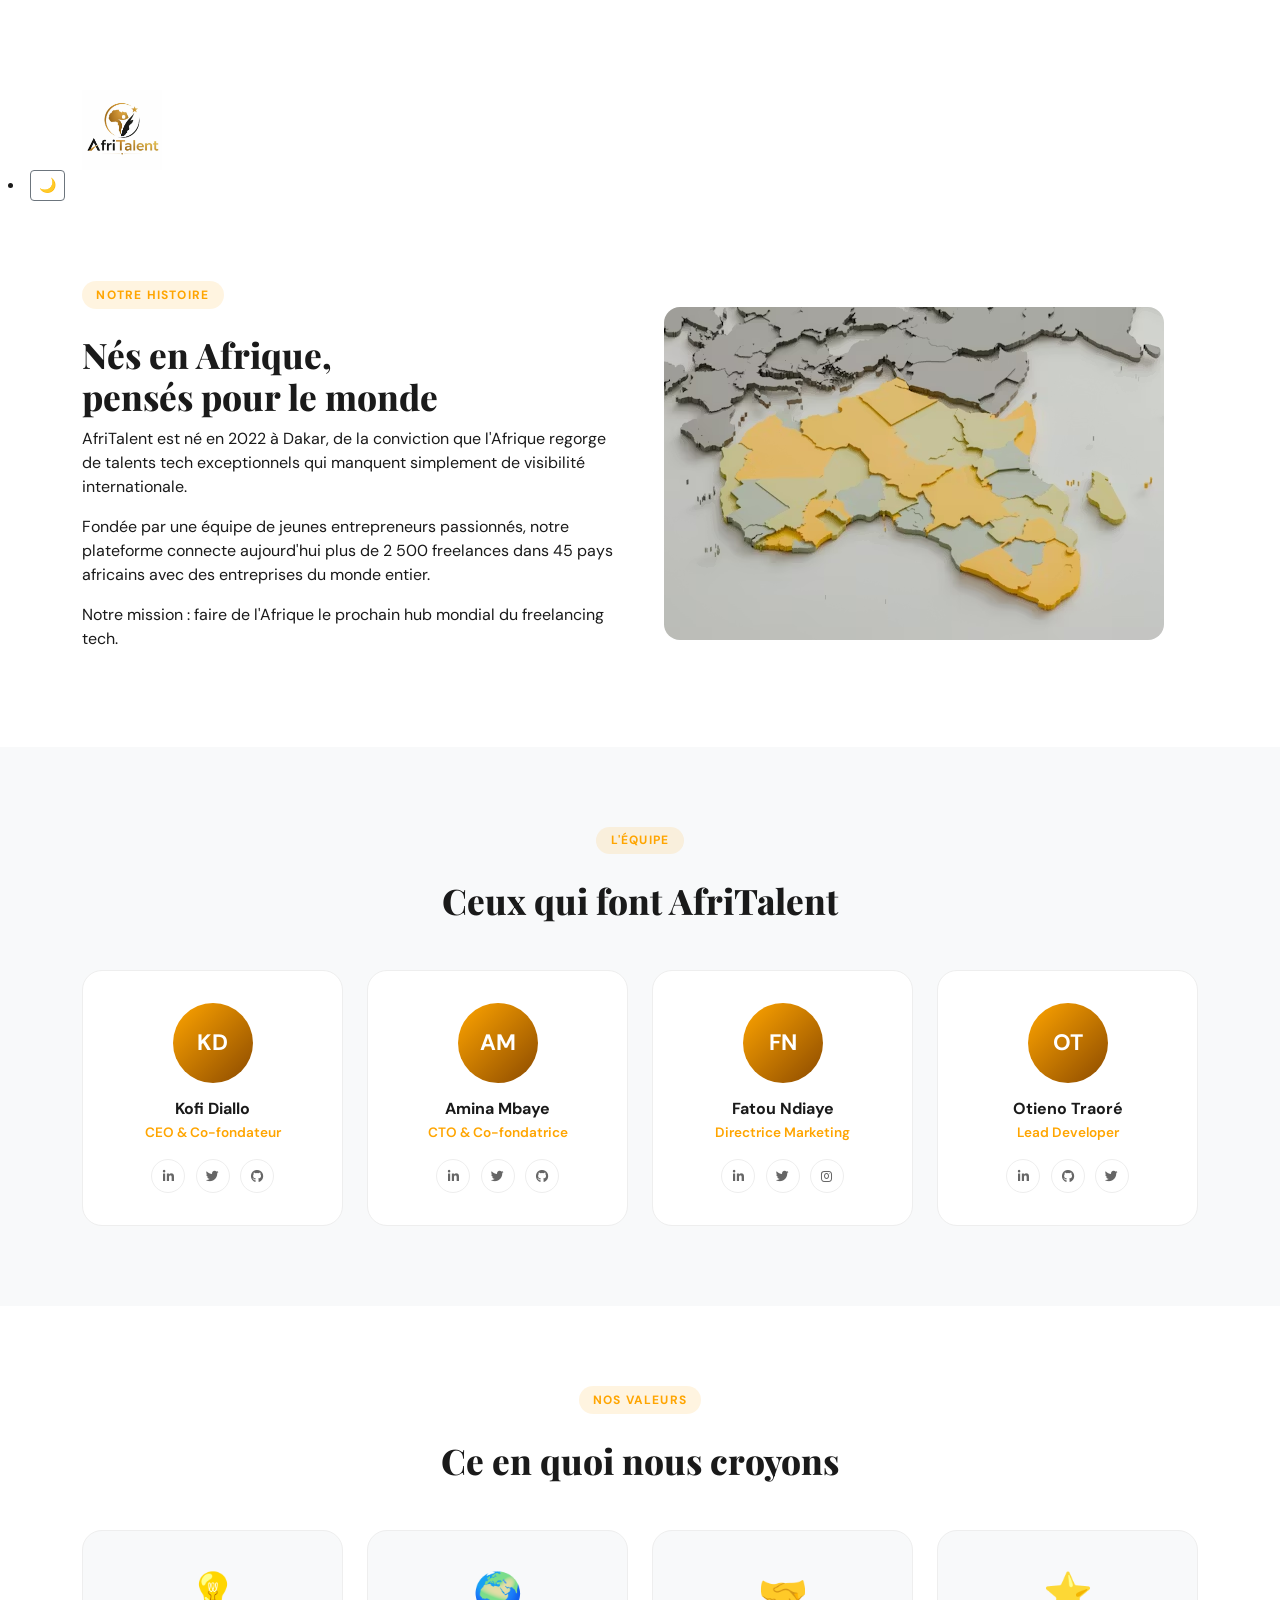
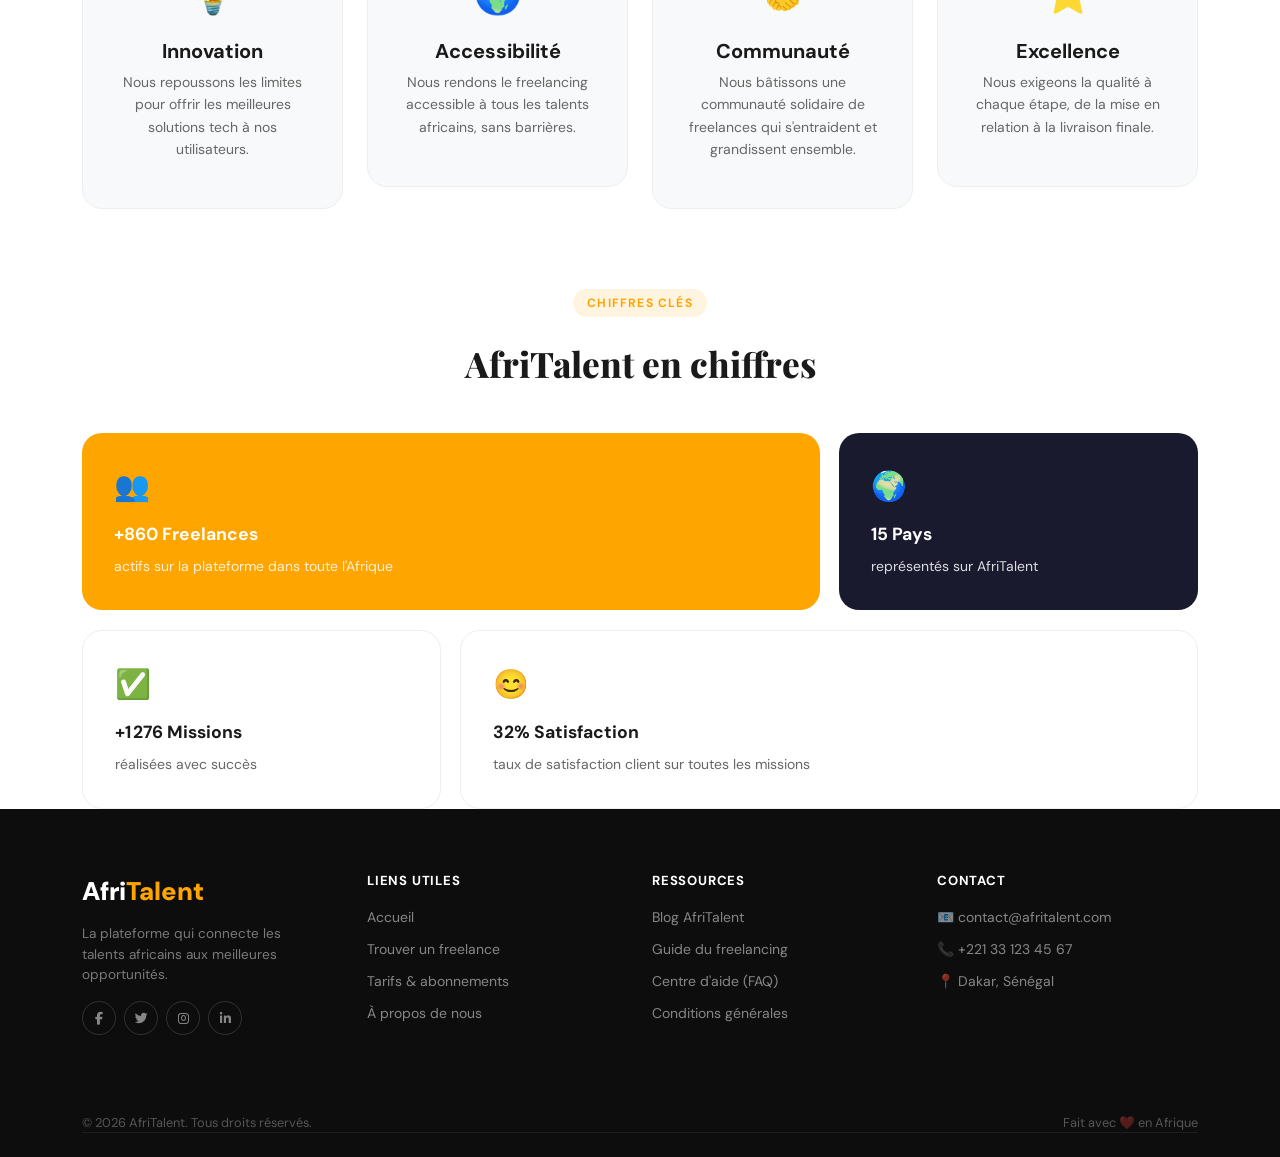
==== commit 0c173387: "JS : dark mode avec localStorage, navbar dynamique au scroll" ====
--- a/about.html
+++ b/about.html
@@ -24,333 +24,349 @@
     <!-- CSS perso -->
     <link rel="stylesheet" href="css/style.css" />
   </head>
+  <!-- Bouton retour en haut -->
+<button id="btnTop" style="
+    display:none;
+    position:fixed;
+    bottom:30px;
+    right:30px;
+    width:45px;
+    height:45px;
+    background:orange;
+    color:white;
+    border:none;
+    border-radius:50%;
+    font-size:1.2rem;
+    cursor:pointer;
+    z-index:999;
+    align-items:center;
+    justify-content:center;
+    box-shadow:0 4px 15px rgba(255,165,0,0.4);">↑</button>
   <body>
-    <!-- === NAVBAR === -->
-    <header>
-      <nav
-        class="navbar navbar-expand-lg navbar-dark bg-dark fixed-top"
-        id="mainNav"
-      >
+      <!-- === NAVBAR === -->
+      <header>
+        <navclass="navbar navbar-expand-lg navbar-dark bg-dark fixed-top"
+          id="mainNav">
+          <div class="container">
+            <a class="navbar-brand" href="index.html">
+              <img
+                src="images/AfriTalent log .jpeg"
+                alt="Logo AfriTalent"
+                height="50"/>
+            </a>
+            <button
+              class="navbar-toggler"
+              type="button"
+              data-bs-toggle="collapse"
+              data-bs-target="#navMenu"
+              aria-controls="navMenu"
+              aria-expanded="false"
+              aria-label="Toggle navigation">
+              <span class="navbar-toggler-icon"></span>
+            </button>
+            <div class="collapse navbar-collapse" id="navMenu">
+              <ul class="navbar-nav ms-auto align-items-center">
+                <li class="nav-item">
+                  <a class="nav-link" href="index.html">Accueil</a>
+                </li>
+                <li class="nav-item">
+                  <a class="nav-link" href="freelances.html">Freelances</a>
+                </li>
+                <li class="nav-item">
+                  <a class="nav-link" href="tarifs.html">Tarifs</a>
+                </li>
+                <li class="nav-item">
+                  <a class="nav-link active" href="about.html">À propos</a>
+                </li>
+                <li class="nav-item">
+                  <a class="nav-link" href="contact.html">Contact</a>
+                </li>
+                <li class="nav-item ms-3">
+                  <a href="#" class="btn btn-outline-warning">Rejoindre AfriTalent</a>
+                </li>
+              </ul>
+            </div>
+          </div>
+        </nav>
+        <!-- Bouton dark mode -->
+        <li class="nav-item ms-2">
+            <button id="darkModeBtn" class="btn btn-outline-secondary btn-sm">🌙</button>
+        </li>
+      </header>
+
+      <main>
+        <!-- === NOTRE HISTOIRE === -->
+        <section id="histoire">
+          <div class="container">
+            <div class="row align-items-center g-5">
+              <!-- Texte gauche -->
+              <div class="col-lg-6">
+                <span class="section-label">Notre Histoire</span>
+                <h2 class="section-title">
+                  Nés en Afrique,<br />pensés pour le monde
+                </h2>
+                <p>
+                  AfriTalent est né en 2022 à Dakar, de la conviction que
+                  l'Afrique regorge de talents tech exceptionnels qui manquent
+                  simplement de visibilité internationale.
+                </p>
+                <p>
+                  Fondée par une équipe de jeunes entrepreneurs passionnés, notre
+                  plateforme connecte aujourd'hui plus de 2 500 freelances dans 45
+                  pays africains avec des entreprises du monde entier.
+                </p>
+                <p>
+                  Notre mission : faire de l'Afrique le prochain hub mondial du
+                  freelancing tech.
+                </p>
+              </div>
+              <!-- Image droite -->
+              <div class="col-lg-6">
+                <img
+                  src="images/african.avif"
+                  alt="Histoire AfriTalent"
+                  class="img-fluid rounded-4"
+                />
+              </div>
+            </div>
+          </div>
+        </section>
+
+        <!-- === EQUIPE === -->
+        <section id="equipe">
+          <div class="container">
+            <div class="text-center mb-5">
+              <span class="section-label">L'équipe</span>
+              <h2 class="section-title">Ceux qui font AfriTalent</h2>
+            </div>
+            <div class="row g-4">
+              <!-- Membre 1 -->
+              <div class="col-12 col-md-6 col-lg-3">
+                <div class="membre-card">
+                  <div class="membre-avatar">KD</div>
+                  <h5 class="membre-nom">Kofi Diallo</h5>
+                  <p class="membre-poste">CEO & Co-fondateur</p>
+                  <div class="membre-socials">
+                    <a href="#"><i class="fab fa-linkedin-in"></i></a>
+                    <a href="#"><i class="fab fa-twitter"></i></a>
+                    <a href="#"><i class="fab fa-github"></i></a>
+                  </div>
+                </div>
+              </div>
+
+              <!-- Membre 2 -->
+              <div class="col-12 col-md-6 col-lg-3">
+                <div class="membre-card">
+                  <div class="membre-avatar">AM</div>
+                  <h5 class="membre-nom">Amina Mbaye</h5>
+                  <p class="membre-poste">CTO & Co-fondatrice</p>
+                  <div class="membre-socials">
+                    <a href="#"><i class="fab fa-linkedin-in"></i></a>
+                    <a href="#"><i class="fab fa-twitter"></i></a>
+                    <a href="#"><i class="fab fa-github"></i></a>
+                  </div>
+                </div>
+              </div>
+
+              <!-- Membre 3 -->
+              <div class="col-12 col-md-6 col-lg-3">
+                <div class="membre-card">
+                  <div class="membre-avatar">FN</div>
+                  <h5 class="membre-nom">Fatou Ndiaye</h5>
+                  <p class="membre-poste">Directrice Marketing</p>
+                  <div class="membre-socials">
+                    <a href="#"><i class="fab fa-linkedin-in"></i></a>
+                    <a href="#"><i class="fab fa-twitter"></i></a>
+                    <a href="#"><i class="fab fa-instagram"></i></a>
+                  </div>
+                </div>
+              </div>
+
+              <!-- Membre 4 -->
+              <div class="col-12 col-md-6 col-lg-3">
+                <div class="membre-card">
+                  <div class="membre-avatar">OT</div>
+                  <h5 class="membre-nom">Otieno Traoré</h5>
+                  <p class="membre-poste">Lead Developer</p>
+                  <div class="membre-socials">
+                    <a href="#"><i class="fab fa-linkedin-in"></i></a>
+                    <a href="#"><i class="fab fa-github"></i></a>
+                    <a href="#"><i class="fab fa-twitter"></i></a>
+                  </div>
+                </div>
+              </div>
+            </div>
+          </div>
+        </section>
+
+        <!-- === NOS VALEURS === -->
+        <section id="valeurs">
+          <div class="container">
+            <div class="text-center mb-5">
+              <span class="section-label">Nos Valeurs</span>
+              <h2 class="section-title">Ce en quoi nous croyons</h2>
+            </div>
+            <div class="row g-4">
+              <div class="col-12 col-md-6 col-lg-3">
+                <div class="valeur-card">
+                  <div class="valeur-icon">💡</div>
+                  <h5 class="valeur-titre">Innovation</h5>
+                  <p class="valeur-desc">
+                    Nous repoussons les limites pour offrir les meilleures
+                    solutions tech à nos utilisateurs.
+                  </p>
+                </div>
+              </div>
+
+              <div class="col-12 col-md-6 col-lg-3">
+                <div class="valeur-card">
+                  <div class="valeur-icon">🌍</div>
+                  <h5 class="valeur-titre">Accessibilité</h5>
+                  <p class="valeur-desc">
+                    Nous rendons le freelancing accessible à tous les talents
+                    africains, sans barrières.
+                  </p>
+                </div>
+              </div>
+
+              <div class="col-12 col-md-6 col-lg-3">
+                <div class="valeur-card">
+                  <div class="valeur-icon">🤝</div>
+                  <h5 class="valeur-titre">Communauté</h5>
+                  <p class="valeur-desc">
+                    Nous bâtissons une communauté solidaire de freelances qui
+                    s'entraident et grandissent ensemble.
+                  </p>
+                </div>
+              </div>
+
+              <div class="col-12 col-md-6 col-lg-3">
+                <div class="valeur-card">
+                  <div class="valeur-icon">⭐</div>
+                  <h5 class="valeur-titre">Excellence</h5>
+                  <p class="valeur-desc">
+                    Nous exigeons la qualité à chaque étape, de la mise en
+                    relation à la livraison finale.
+                  </p>
+                </div>
+              </div>
+            </div>
+          </div>
+        </section>
+
+        <!-- === CHIFFRES CLES === -->
+        <section id="chiffres">
+          <div class="container">
+            <div class="text-center mb-5">
+              <span class="section-label">Chiffres clés</span>
+              <h2 class="section-title">AfriTalent en chiffres</h2>
+            </div>
+            <div class="bento-grid">
+              <div class="bento-card accent large">
+                <div class="bento-icon">👥</div>
+                <div class="bento-title">
+                  +<span class="counter" data-target="2500">0</span> Freelances
+                </div>
+                <div class="bento-desc">
+                  actifs sur la plateforme dans toute l'Afrique
+                </div>
+              </div>
+
+              <div class="bento-card dark">
+                <div class="bento-icon">🌍</div>
+                <div class="bento-title">
+                  <span class="counter" data-target="45">0</span> Pays
+                </div>
+                <div class="bento-desc">représentés sur AfriTalent</div>
+              </div>
+
+              <div class="bento-card light">
+                <div class="bento-icon">✅</div>
+                <div class="bento-title">
+                  +<span class="counter" data-target="3800">0</span> Missions
+                </div>
+                <div class="bento-desc">réalisées avec succès</div>
+              </div>
+
+              <div class="bento-card light large">
+                <div class="bento-icon">😊</div>
+                <div class="bento-title">
+                  <span class="counter" data-target="98">0</span>% Satisfaction
+                </div>
+                <div class="bento-desc">
+                  taux de satisfaction client sur toutes les missions
+                </div>
+              </div>
+            </div>
+          </div>
+        </section>
+      </main>
+
+      <!-- === FOOTER === -->
+      <footer>
         <div class="container">
-          <a class="navbar-brand" href="index.html">
-            <img
-              src="images/AfriTalent log .jpeg"
-              alt="Logo AfriTalent"
-              height="50"
-            />
-          </a>
-          <button
-            class="navbar-toggler"
-            type="button"
-            data-bs-toggle="collapse"
-            data-bs-target="#navMenu"
-            aria-controls="navMenu"
-            aria-expanded="false"
-            aria-label="Toggle navigation"
-          >
-            <span class="navbar-toggler-icon"></span>
-          </button>
-          <div class="collapse navbar-collapse" id="navMenu">
-            <ul class="navbar-nav ms-auto align-items-center">
-              <li class="nav-item">
-                <a class="nav-link" href="index.html">Accueil</a>
-              </li>
-              <li class="nav-item">
-                <a class="nav-link" href="freelances.html">Freelances</a>
-              </li>
-              <li class="nav-item">
-                <a class="nav-link" href="tarifs.html">Tarifs</a>
-              </li>
-              <li class="nav-item">
-                <a class="nav-link active" href="about.html">À propos</a>
-              </li>
-              <li class="nav-item">
-                <a class="nav-link" href="contact.html">Contact</a>
-              </li>
-              <li class="nav-item ms-3">
-                <a href="#" class="btn btn-outline-warning"
-                  >Rejoindre AfriTalent</a
-                >
-              </li>
-            </ul>
+          <div class="row g-4">
+            <!-- Col 1 -->
+            <div class="col-lg-3 col-md-6">
+              <div class="footer-brand">Afri<span>Talent</span></div>
+              <p class="footer-desc">
+                La plateforme qui connecte les talents africains aux meilleures
+                opportunités.
+              </p>
+              <div class="mt-3 d-flex gap-2">
+                <a href="#" class="social-icon"
+                  ><i class="fab fa-facebook-f"></i
+                ></a>
+                <a href="#" class="social-icon"><i class="fab fa-twitter"></i></a>
+                <a href="#" class="social-icon"
+                  ><i class="fab fa-instagram"></i
+                ></a>
+                <a href="#" class="social-icon"
+                  ><i class="fab fa-linkedin-in"></i
+                ></a>
+              </div>
+            </div>
+            <!-- Col 2 -->
+            <div class="col-lg-3 col-md-6">
+              <h6 class="footer-title">Liens utiles</h6>
+              <ul class="footer-links">
+                <li><a href="index.html">Accueil</a></li>
+                <li><a href="freelances.html">Trouver un freelance</a></li>
+                <li><a href="tarifs.html">Tarifs & abonnements</a></li>
+                <li><a href="about.html">À propos de nous</a></li>
+              </ul>
+            </div>
+            <!-- Col 3 -->
+            <div class="col-lg-3 col-md-6">
+              <h6 class="footer-title">Ressources</h6>
+              <ul class="footer-links">
+                <li><a href="#">Blog AfriTalent</a></li>
+                <li><a href="#">Guide du freelancing</a></li>
+                <li><a href="#">Centre d'aide (FAQ)</a></li>
+                <li><a href="#">Conditions générales</a></li>
+              </ul>
+            </div>
+            <!-- Col 4 -->
+            <div class="col-lg-3 col-md-6">
+              <h6 class="footer-title">Contact</h6>
+              <ul class="footer-links">
+                <li><a href="#">📧 contact@afritalent.com</a></li>
+                <li><a href="#">📞 +221 33 123 45 67</a></li>
+                <li><a href="#">📍 Dakar, Sénégal</a></li>
+              </ul>
+            </div>
+          </div>
+          <div class="footer-bottom">
+            <span
+              >© <span id="year"></span> AfriTalent. Tous droits réservés.</span
+            >
+            <span>Fait avec ❤️ en Afrique</span>
           </div>
         </div>
-      </nav>
-    </header>
-
-    <main>
-      <!-- === NOTRE HISTOIRE === -->
-      <section id="histoire">
-        <div class="container">
-          <div class="row align-items-center g-5">
-            <!-- Texte gauche -->
-            <div class="col-lg-6">
-              <span class="section-label">Notre Histoire</span>
-              <h2 class="section-title">
-                Nés en Afrique,<br />pensés pour le monde
-              </h2>
-              <p>
-                AfriTalent est né en 2022 à Dakar, de la conviction que
-                l'Afrique regorge de talents tech exceptionnels qui manquent
-                simplement de visibilité internationale.
-              </p>
-              <p>
-                Fondée par une équipe de jeunes entrepreneurs passionnés, notre
-                plateforme connecte aujourd'hui plus de 2 500 freelances dans 45
-                pays africains avec des entreprises du monde entier.
-              </p>
-              <p>
-                Notre mission : faire de l'Afrique le prochain hub mondial du
-                freelancing tech.
-              </p>
-            </div>
-            <!-- Image droite -->
-            <div class="col-lg-6">
-              <img
-                src="images/african.avif"
-                alt="Histoire AfriTalent"
-                class="img-fluid rounded-4"
-              />
-            </div>
-          </div>
-        </div>
-      </section>
-
-      <!-- === EQUIPE === -->
-      <section id="equipe">
-        <div class="container">
-          <div class="text-center mb-5">
-            <span class="section-label">L'équipe</span>
-            <h2 class="section-title">Ceux qui font AfriTalent</h2>
-          </div>
-          <div class="row g-4">
-            <!-- Membre 1 -->
-            <div class="col-12 col-md-6 col-lg-3">
-              <div class="membre-card">
-                <div class="membre-avatar">KD</div>
-                <h5 class="membre-nom">Kofi Diallo</h5>
-                <p class="membre-poste">CEO & Co-fondateur</p>
-                <div class="membre-socials">
-                  <a href="#"><i class="fab fa-linkedin-in"></i></a>
-                  <a href="#"><i class="fab fa-twitter"></i></a>
-                  <a href="#"><i class="fab fa-github"></i></a>
-                </div>
-              </div>
-            </div>
-
-            <!-- Membre 2 -->
-            <div class="col-12 col-md-6 col-lg-3">
-              <div class="membre-card">
-                <div class="membre-avatar">AM</div>
-                <h5 class="membre-nom">Amina Mbaye</h5>
-                <p class="membre-poste">CTO & Co-fondatrice</p>
-                <div class="membre-socials">
-                  <a href="#"><i class="fab fa-linkedin-in"></i></a>
-                  <a href="#"><i class="fab fa-twitter"></i></a>
-                  <a href="#"><i class="fab fa-github"></i></a>
-                </div>
-              </div>
-            </div>
-
-            <!-- Membre 3 -->
-            <div class="col-12 col-md-6 col-lg-3">
-              <div class="membre-card">
-                <div class="membre-avatar">FN</div>
-                <h5 class="membre-nom">Fatou Ndiaye</h5>
-                <p class="membre-poste">Directrice Marketing</p>
-                <div class="membre-socials">
-                  <a href="#"><i class="fab fa-linkedin-in"></i></a>
-                  <a href="#"><i class="fab fa-twitter"></i></a>
-                  <a href="#"><i class="fab fa-instagram"></i></a>
-                </div>
-              </div>
-            </div>
-
-            <!-- Membre 4 -->
-            <div class="col-12 col-md-6 col-lg-3">
-              <div class="membre-card">
-                <div class="membre-avatar">OT</div>
-                <h5 class="membre-nom">Otieno Traoré</h5>
-                <p class="membre-poste">Lead Developer</p>
-                <div class="membre-socials">
-                  <a href="#"><i class="fab fa-linkedin-in"></i></a>
-                  <a href="#"><i class="fab fa-github"></i></a>
-                  <a href="#"><i class="fab fa-twitter"></i></a>
-                </div>
-              </div>
-            </div>
-          </div>
-        </div>
-      </section>
-
-      <!-- === NOS VALEURS === -->
-      <section id="valeurs">
-        <div class="container">
-          <div class="text-center mb-5">
-            <span class="section-label">Nos Valeurs</span>
-            <h2 class="section-title">Ce en quoi nous croyons</h2>
-          </div>
-          <div class="row g-4">
-            <div class="col-12 col-md-6 col-lg-3">
-              <div class="valeur-card">
-                <div class="valeur-icon">💡</div>
-                <h5 class="valeur-titre">Innovation</h5>
-                <p class="valeur-desc">
-                  Nous repoussons les limites pour offrir les meilleures
-                  solutions tech à nos utilisateurs.
-                </p>
-              </div>
-            </div>
-
-            <div class="col-12 col-md-6 col-lg-3">
-              <div class="valeur-card">
-                <div class="valeur-icon">🌍</div>
-                <h5 class="valeur-titre">Accessibilité</h5>
-                <p class="valeur-desc">
-                  Nous rendons le freelancing accessible à tous les talents
-                  africains, sans barrières.
-                </p>
-              </div>
-            </div>
-
-            <div class="col-12 col-md-6 col-lg-3">
-              <div class="valeur-card">
-                <div class="valeur-icon">🤝</div>
-                <h5 class="valeur-titre">Communauté</h5>
-                <p class="valeur-desc">
-                  Nous bâtissons une communauté solidaire de freelances qui
-                  s'entraident et grandissent ensemble.
-                </p>
-              </div>
-            </div>
-
-            <div class="col-12 col-md-6 col-lg-3">
-              <div class="valeur-card">
-                <div class="valeur-icon">⭐</div>
-                <h5 class="valeur-titre">Excellence</h5>
-                <p class="valeur-desc">
-                  Nous exigeons la qualité à chaque étape, de la mise en
-                  relation à la livraison finale.
-                </p>
-              </div>
-            </div>
-          </div>
-        </div>
-      </section>
-
-      <!-- === CHIFFRES CLES === -->
-      <section id="chiffres">
-        <div class="container">
-          <div class="text-center mb-5">
-            <span class="section-label">Chiffres clés</span>
-            <h2 class="section-title">AfriTalent en chiffres</h2>
-          </div>
-          <div class="bento-grid">
-            <div class="bento-card accent large">
-              <div class="bento-icon">👥</div>
-              <div class="bento-title">
-                +<span class="counter" data-target="2500">0</span> Freelances
-              </div>
-              <div class="bento-desc">
-                actifs sur la plateforme dans toute l'Afrique
-              </div>
-            </div>
-
-            <div class="bento-card dark">
-              <div class="bento-icon">🌍</div>
-              <div class="bento-title">
-                <span class="counter" data-target="45">0</span> Pays
-              </div>
-              <div class="bento-desc">représentés sur AfriTalent</div>
-            </div>
-
-            <div class="bento-card light">
-              <div class="bento-icon">✅</div>
-              <div class="bento-title">
-                +<span class="counter" data-target="3800">0</span> Missions
-              </div>
-              <div class="bento-desc">réalisées avec succès</div>
-            </div>
-
-            <div class="bento-card light large">
-              <div class="bento-icon">😊</div>
-              <div class="bento-title">
-                <span class="counter" data-target="98">0</span>% Satisfaction
-              </div>
-              <div class="bento-desc">
-                taux de satisfaction client sur toutes les missions
-              </div>
-            </div>
-          </div>
-        </div>
-      </section>
-    </main>
-
-    <!-- === FOOTER === -->
-    <footer>
-      <div class="container">
-        <div class="row g-4">
-          <!-- Col 1 -->
-          <div class="col-lg-3 col-md-6">
-            <div class="footer-brand">Afri<span>Talent</span></div>
-            <p class="footer-desc">
-              La plateforme qui connecte les talents africains aux meilleures
-              opportunités.
-            </p>
-            <div class="mt-3 d-flex gap-2">
-              <a href="#" class="social-icon"
-                ><i class="fab fa-facebook-f"></i
-              ></a>
-              <a href="#" class="social-icon"><i class="fab fa-twitter"></i></a>
-              <a href="#" class="social-icon"
-                ><i class="fab fa-instagram"></i
-              ></a>
-              <a href="#" class="social-icon"
-                ><i class="fab fa-linkedin-in"></i
-              ></a>
-            </div>
-          </div>
-          <!-- Col 2 -->
-          <div class="col-lg-3 col-md-6">
-            <h6 class="footer-title">Liens utiles</h6>
-            <ul class="footer-links">
-              <li><a href="index.html">Accueil</a></li>
-              <li><a href="freelances.html">Trouver un freelance</a></li>
-              <li><a href="tarifs.html">Tarifs & abonnements</a></li>
-              <li><a href="about.html">À propos de nous</a></li>
-            </ul>
-          </div>
-          <!-- Col 3 -->
-          <div class="col-lg-3 col-md-6">
-            <h6 class="footer-title">Ressources</h6>
-            <ul class="footer-links">
-              <li><a href="#">Blog AfriTalent</a></li>
-              <li><a href="#">Guide du freelancing</a></li>
-              <li><a href="#">Centre d'aide (FAQ)</a></li>
-              <li><a href="#">Conditions générales</a></li>
-            </ul>
-          </div>
-          <!-- Col 4 -->
-          <div class="col-lg-3 col-md-6">
-            <h6 class="footer-title">Contact</h6>
-            <ul class="footer-links">
-              <li><a href="#">📧 contact@afritalent.com</a></li>
-              <li><a href="#">📞 +221 33 123 45 67</a></li>
-              <li><a href="#">📍 Dakar, Sénégal</a></li>
-            </ul>
-          </div>
-        </div>
-        <div class="footer-bottom">
-          <span
-            >© <span id="year"></span> AfriTalent. Tous droits réservés.</span
-          >
-          <span>Fait avec ❤️ en Afrique</span>
-        </div>
-      </div>
-    </footer>
-
-    <!-- Bootstrap JS -->
-    <script src="https://cdn.jsdelivr.net/npm/bootstrap@5.3.8/dist/js/bootstrap.bundle.min.js"></script>
-    <script src="js/main.js"></script>
+      </footer>
+
+      <!-- Bootstrap JS -->
+      <script src="https://cdn.jsdelivr.net/npm/bootstrap@5.3.8/dist/js/bootstrap.bundle.min.js"></script>
+      <script src="js/main.js"></script>
   </body>
 </html>
--- a/css/style.css
+++ b/css/style.css
@@ -802,6 +802,28 @@
     color: var(--couleur-muted);
     margin-bottom: 0.8rem;
 }
+.contact-section {
+  background-color: #f8f9fa;
+}
+
+.contact-section h2,
+.contact-section h3 {
+  font-weight: bold;
+}
+
+.form-control,
+.form-select {
+  border-radius: 10px;
+}
+
+.btn-primary {
+  padding: 10px 25px;
+  border-radius: 10px;
+}
+
+.alert-success {
+  border-radius: 10px;
+}
 
 /* ── RESPONSIVE ── */
 @media (max-width: 1200px) {
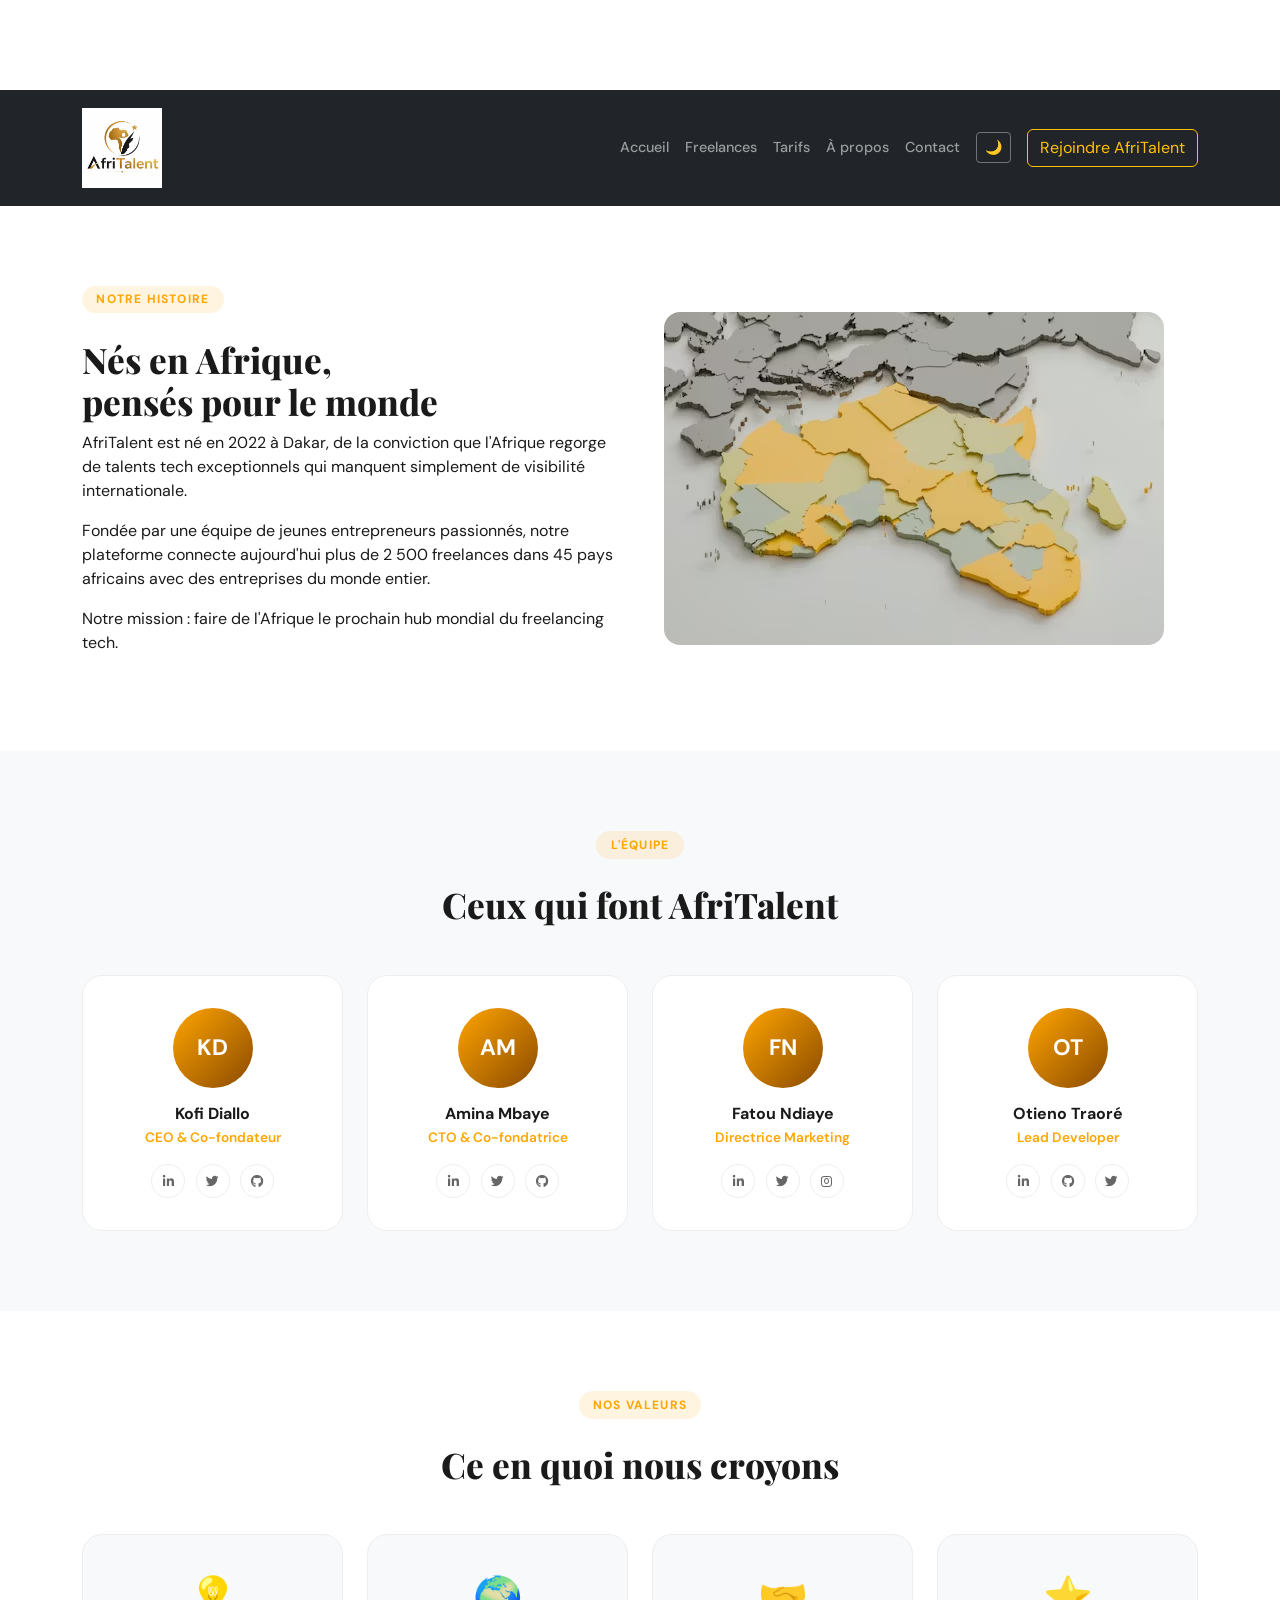
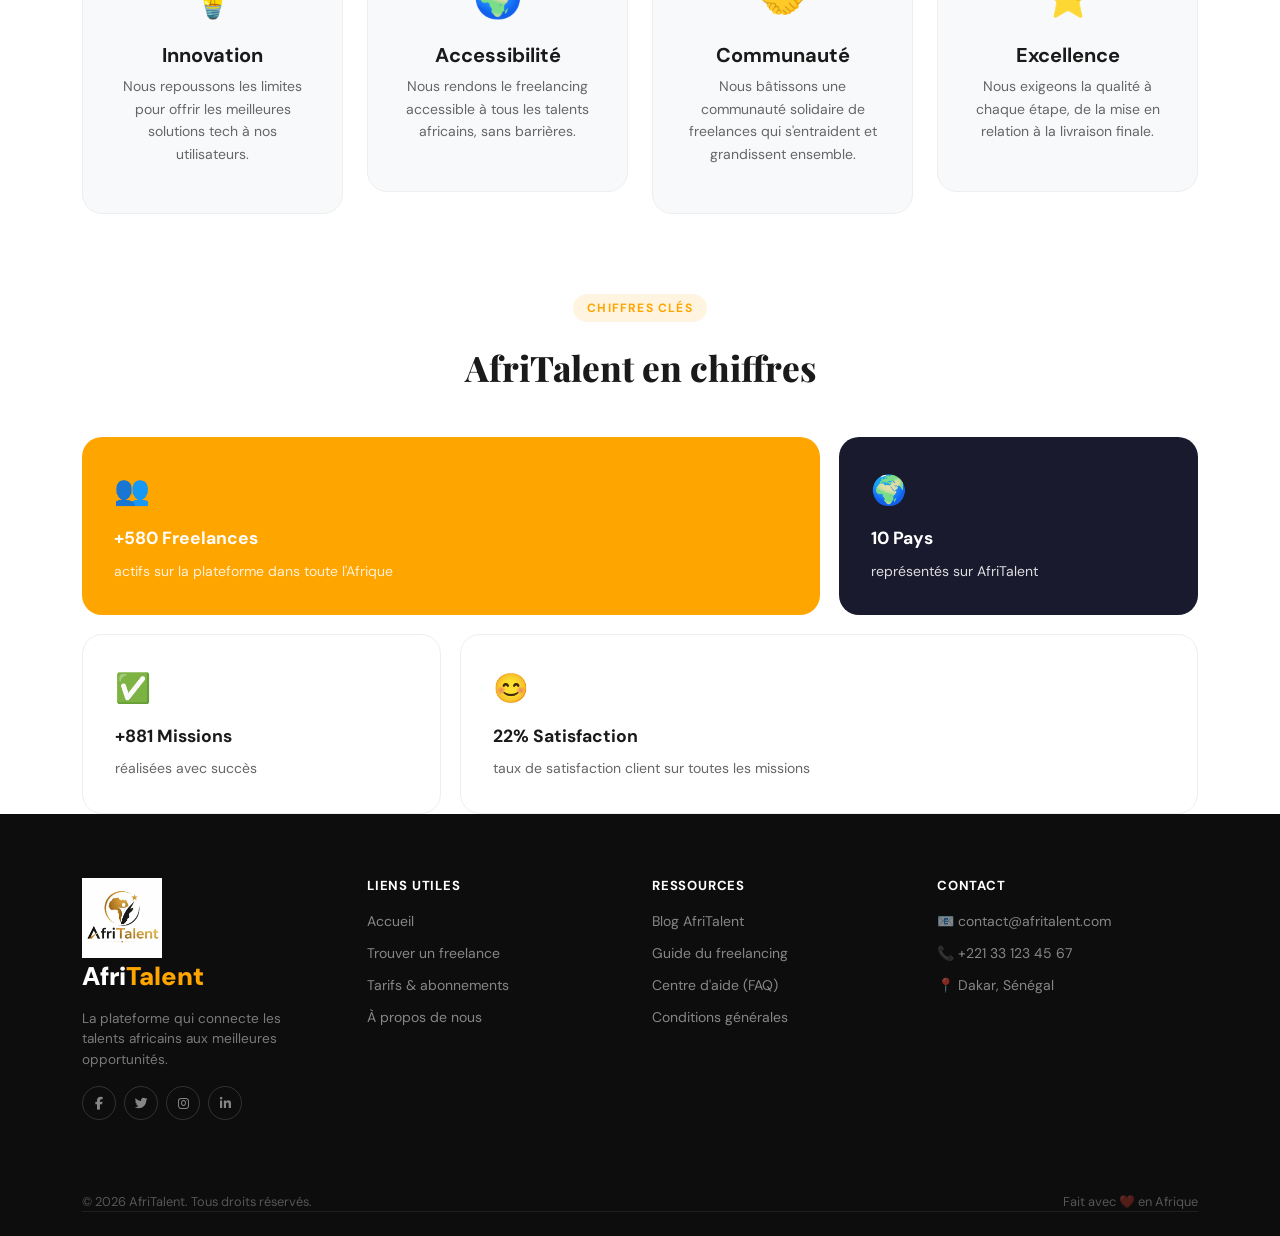
==== commit c9bcb360: "JS : dark mode avec localStorage, navbar dynamique au scrooll" ====
--- a/about.html
+++ b/about.html
@@ -7,20 +7,17 @@
     <!-- Bootstrap -->
     <link
       href="https://cdn.jsdelivr.net/npm/bootstrap@5.3.8/dist/css/bootstrap.min.css"
-      rel="stylesheet"
-    />
+      rel="stylesheet"/>
     <!-- Font Awesome -->
     <link
       href="https://cdnjs.cloudflare.com/ajax/libs/font-awesome/6.5.0/css/all.min.css"
-      rel="stylesheet"
-    />
+      rel="stylesheet"/>
     <!-- Google Fonts -->
     <link rel="preconnect" href="https://fonts.googleapis.com" />
     <link rel="preconnect" href="https://fonts.gstatic.com" crossorigin />
     <link
       href="https://fonts.googleapis.com/css2?family=DM+Sans:ital,opsz,wght@0,9..40,100..1000;1,9..40,100..1000&family=Playfair+Display:ital,wght@0,400..900;1,400..900&display=swap"
-      rel="stylesheet"
-    />
+      rel="stylesheet"/>
     <!-- CSS perso -->
     <link rel="stylesheet" href="css/style.css" />
   </head>
@@ -32,8 +29,8 @@
     right:30px;
     width:45px;
     height:45px;
-    background:orange;
-    color:white;
+    background:rgb(0, 255, 170);
+    color:rgb(207, 27, 27);
     border:none;
     border-radius:50%;
     font-size:1.2rem;
@@ -43,56 +40,40 @@
     justify-content:center;
     box-shadow:0 4px 15px rgba(255,165,0,0.4);">↑</button>
   <body>
-      <!-- === NAVBAR === -->
-      <header>
-        <navclass="navbar navbar-expand-lg navbar-dark bg-dark fixed-top"
-          id="mainNav">
-          <div class="container">
+ <!-- === NAVBAR === -->
+<header>
+    <nav class="navbar navbar-expand-lg navbar-dark bg-dark sticky-top" id="mainNav">
+        <div class="container">
             <a class="navbar-brand" href="index.html">
-              <img
-                src="images/AfriTalent log .jpeg"
-                alt="Logo AfriTalent"
-                height="50"/>
+                <img src="images/AfriTalent log .jpeg" alt="Logo AfriTalent" height="50">
             </a>
-            <button
-              class="navbar-toggler"
-              type="button"
-              data-bs-toggle="collapse"
-              data-bs-target="#navMenu"
-              aria-controls="navMenu"
-              aria-expanded="false"
-              aria-label="Toggle navigation">
-              <span class="navbar-toggler-icon"></span>
+            <button class="navbar-toggler" type="button"
+                data-bs-toggle="collapse"
+                data-bs-target="#navMenu"
+                aria-controls="navMenu"
+                aria-expanded="false"
+                aria-label="Toggle navigation">
+                <span class="navbar-toggler-icon"></span>
             </button>
             <div class="collapse navbar-collapse" id="navMenu">
-              <ul class="navbar-nav ms-auto align-items-center">
-                <li class="nav-item">
-                  <a class="nav-link" href="index.html">Accueil</a>
-                </li>
-                <li class="nav-item">
-                  <a class="nav-link" href="freelances.html">Freelances</a>
-                </li>
-                <li class="nav-item">
-                  <a class="nav-link" href="tarifs.html">Tarifs</a>
-                </li>
-                <li class="nav-item">
-                  <a class="nav-link active" href="about.html">À propos</a>
-                </li>
-                <li class="nav-item">
-                  <a class="nav-link" href="contact.html">Contact</a>
-                </li>
-                <li class="nav-item ms-3">
-                  <a href="#" class="btn btn-outline-warning">Rejoindre AfriTalent</a>
-                </li>
-              </ul>
-            </div>
-          </div>
-        </nav>
-        <!-- Bouton dark mode -->
-        <li class="nav-item ms-2">
-            <button id="darkModeBtn" class="btn btn-outline-secondary btn-sm">🌙</button>
-        </li>
-      </header>
+                <ul class="navbar-nav ms-auto align-items-center">
+                    <li class="nav-item"><a class="nav-link" href="index.html">Accueil</a></li>
+                    <li class="nav-item"><a class="nav-link" href="freelances.html">Freelances</a></li>
+                    <li class="nav-item"><a class="nav-link" href="tarifs.html">Tarifs</a></li>
+                    <li class="nav-item"><a class="nav-link" href="about.html">À propos</a></li>
+                    <li class="nav-item"><a class="nav-link" href="contact.html">Contact</a></li>
+                    <!-- Bouton dark mode -->
+                    <li class="nav-item ms-2">
+                        <button id="darkModeBtn" class="btn btn-outline-secondary btn-sm">🌙</button>
+                    </li>
+                    <li class="nav-item ms-3">
+                        <a href="#" class="btn btn-outline-warning">Rejoindre AfriTalent</a>
+                    </li>
+                </ul>
+            </div>
+        </div>
+    </nav>
+</header>
 
       <main>
         <!-- === NOTRE HISTOIRE === -->
@@ -303,67 +284,55 @@
       </main>
 
       <!-- === FOOTER === -->
-      <footer>
-        <div class="container">
-          <div class="row g-4">
-            <!-- Col 1 -->
+<footer>
+    <div class="container">
+        <div class="row g-4">
             <div class="col-lg-3 col-md-6">
-              <div class="footer-brand">Afri<span>Talent</span></div>
-              <p class="footer-desc">
-                La plateforme qui connecte les talents africains aux meilleures
-                opportunités.
-              </p>
-              <div class="mt-3 d-flex gap-2">
-                <a href="#" class="social-icon"
-                  ><i class="fab fa-facebook-f"></i
-                ></a>
-                <a href="#" class="social-icon"><i class="fab fa-twitter"></i></a>
-                <a href="#" class="social-icon"
-                  ><i class="fab fa-instagram"></i
-                ></a>
-                <a href="#" class="social-icon"
-                  ><i class="fab fa-linkedin-in"></i
-                ></a>
-              </div>
-            </div>
-            <!-- Col 2 -->
+              <a class="navbar-brand" href="index.html">
+                <img src="images/AfriTalent log .jpeg" alt="Logo AfriTalent" height="50">
+              </a>
+                <div class="footer-brand">Afri<span>Talent</span></div>
+                <p class="footer-desc">La plateforme qui connecte les talents africains aux meilleures opportunités.</p>
+                <div class="mt-3 d-flex gap-2">
+                    <a href="#" class="social-icon"><i class="fab fa-facebook-f"></i></a>
+                    <a href="#" class="social-icon"><i class="fab fa-twitter"></i></a>
+                    <a href="#" class="social-icon"><i class="fab fa-instagram"></i></a>
+                    <a href="#" class="social-icon"><i class="fab fa-linkedin-in"></i></a>
+                </div>
+            </div>
             <div class="col-lg-3 col-md-6">
-              <h6 class="footer-title">Liens utiles</h6>
-              <ul class="footer-links">
-                <li><a href="index.html">Accueil</a></li>
-                <li><a href="freelances.html">Trouver un freelance</a></li>
-                <li><a href="tarifs.html">Tarifs & abonnements</a></li>
-                <li><a href="about.html">À propos de nous</a></li>
-              </ul>
-            </div>
-            <!-- Col 3 -->
+                <h6 class="footer-title">Liens utiles</h6>
+                <ul class="footer-links">
+                    <li><a href="index.html">Accueil</a></li>
+                    <li><a href="freelances.html">Trouver un freelance</a></li>
+                    <li><a href="tarifs.html">Tarifs & abonnements</a></li>
+                    <li><a href="about.html">À propos de nous</a></li>
+                </ul>
+            </div>
             <div class="col-lg-3 col-md-6">
-              <h6 class="footer-title">Ressources</h6>
-              <ul class="footer-links">
-                <li><a href="#">Blog AfriTalent</a></li>
-                <li><a href="#">Guide du freelancing</a></li>
-                <li><a href="#">Centre d'aide (FAQ)</a></li>
-                <li><a href="#">Conditions générales</a></li>
-              </ul>
-            </div>
-            <!-- Col 4 -->
+                <h6 class="footer-title">Ressources</h6>
+                <ul class="footer-links">
+                    <li><a href="#">Blog AfriTalent</a></li>
+                    <li><a href="#">Guide du freelancing</a></li>
+                    <li><a href="#">Centre d'aide (FAQ)</a></li>
+                    <li><a href="#">Conditions générales</a></li>
+                </ul>
+            </div>
             <div class="col-lg-3 col-md-6">
-              <h6 class="footer-title">Contact</h6>
-              <ul class="footer-links">
-                <li><a href="#">📧 contact@afritalent.com</a></li>
-                <li><a href="#">📞 +221 33 123 45 67</a></li>
-                <li><a href="#">📍 Dakar, Sénégal</a></li>
-              </ul>
-            </div>
-          </div>
-          <div class="footer-bottom">
-            <span
-              >© <span id="year"></span> AfriTalent. Tous droits réservés.</span
-            >
+                <h6 class="footer-title">Contact</h6>
+                <ul class="footer-links">
+                    <li><a href="#">📧 contact@afritalent.com</a></li>
+                    <li><a href="#">📞 +221 33 123 45 67</a></li>
+                    <li><a href="#">📍 Dakar, Sénégal</a></li>
+                </ul>
+            </div>
+        </div>
+        <div class="footer-bottom">
+            <span>© <span id="year"></span> AfriTalent. Tous droits réservés.</span>
             <span>Fait avec ❤️ en Afrique</span>
-          </div>
         </div>
-      </footer>
+    </div>
+</footer>
 
       <!-- Bootstrap JS -->
       <script src="https://cdn.jsdelivr.net/npm/bootstrap@5.3.8/dist/js/bootstrap.bundle.min.js"></script>
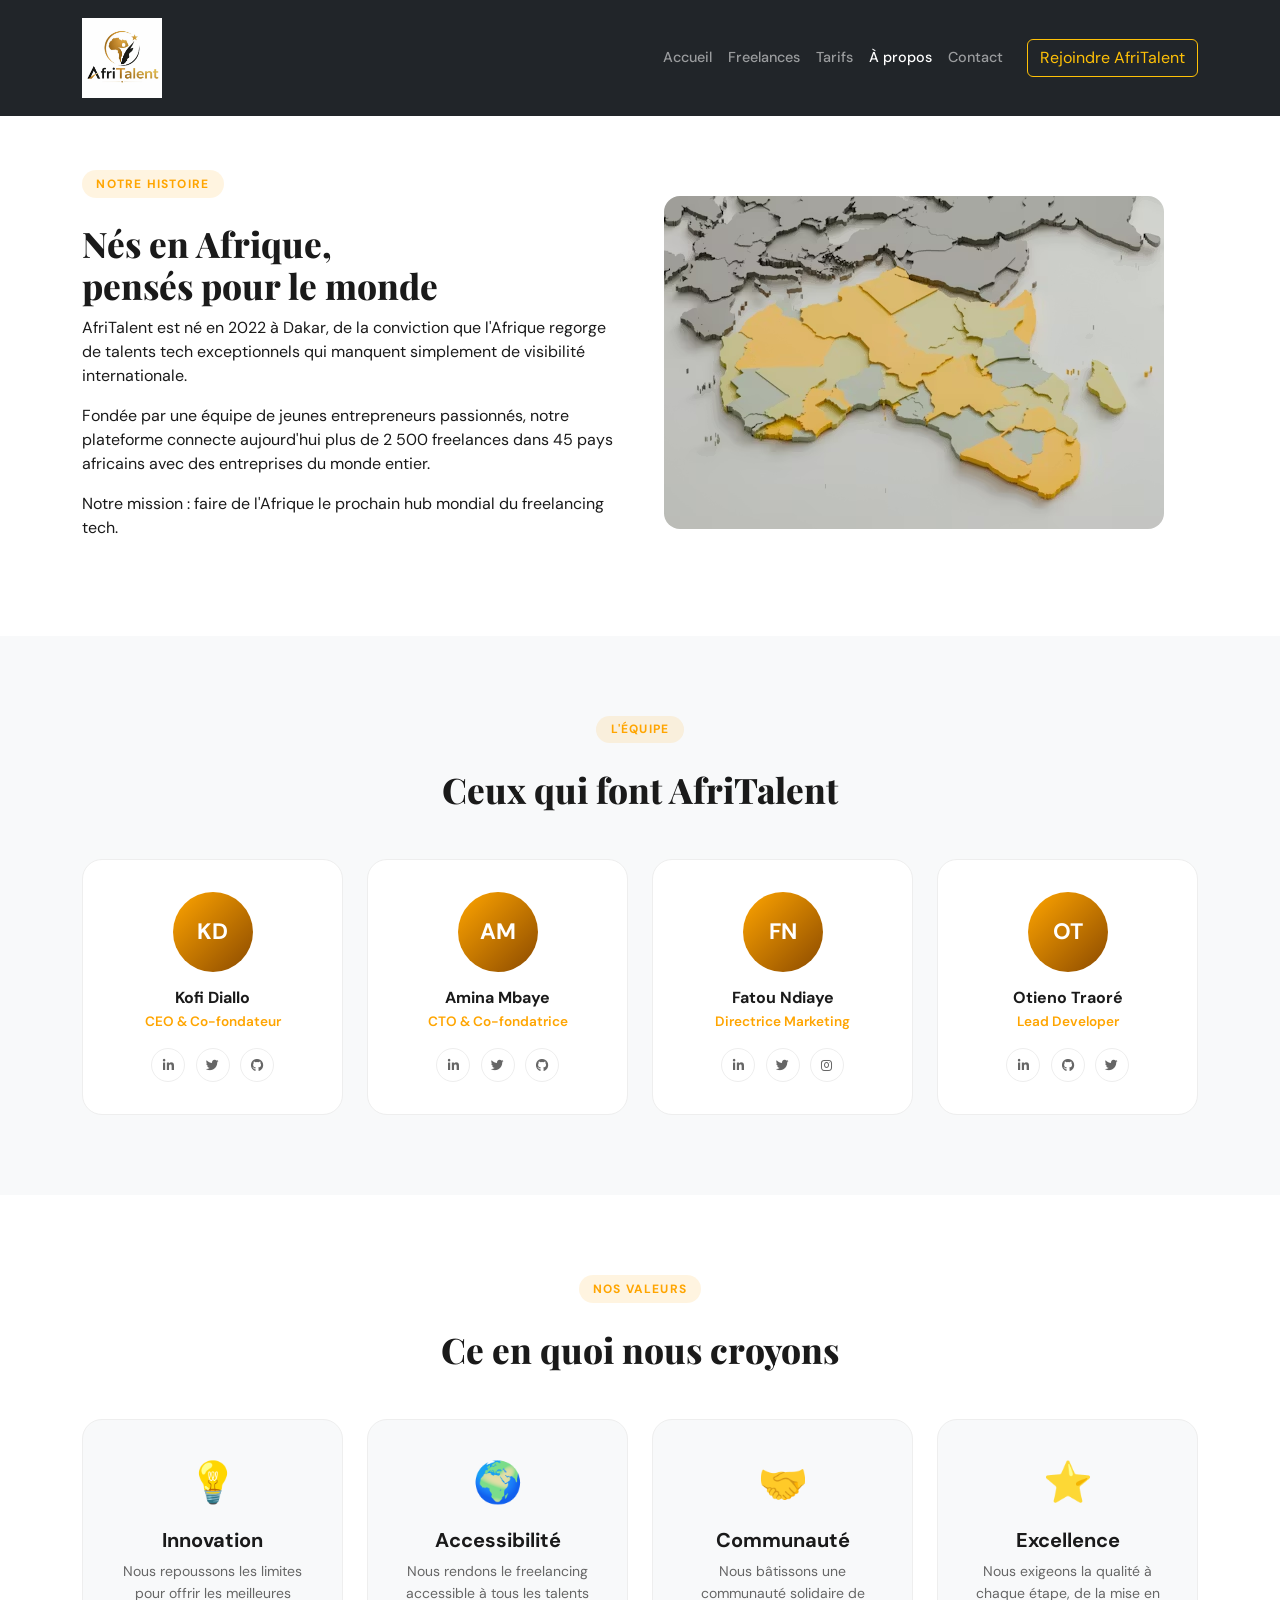
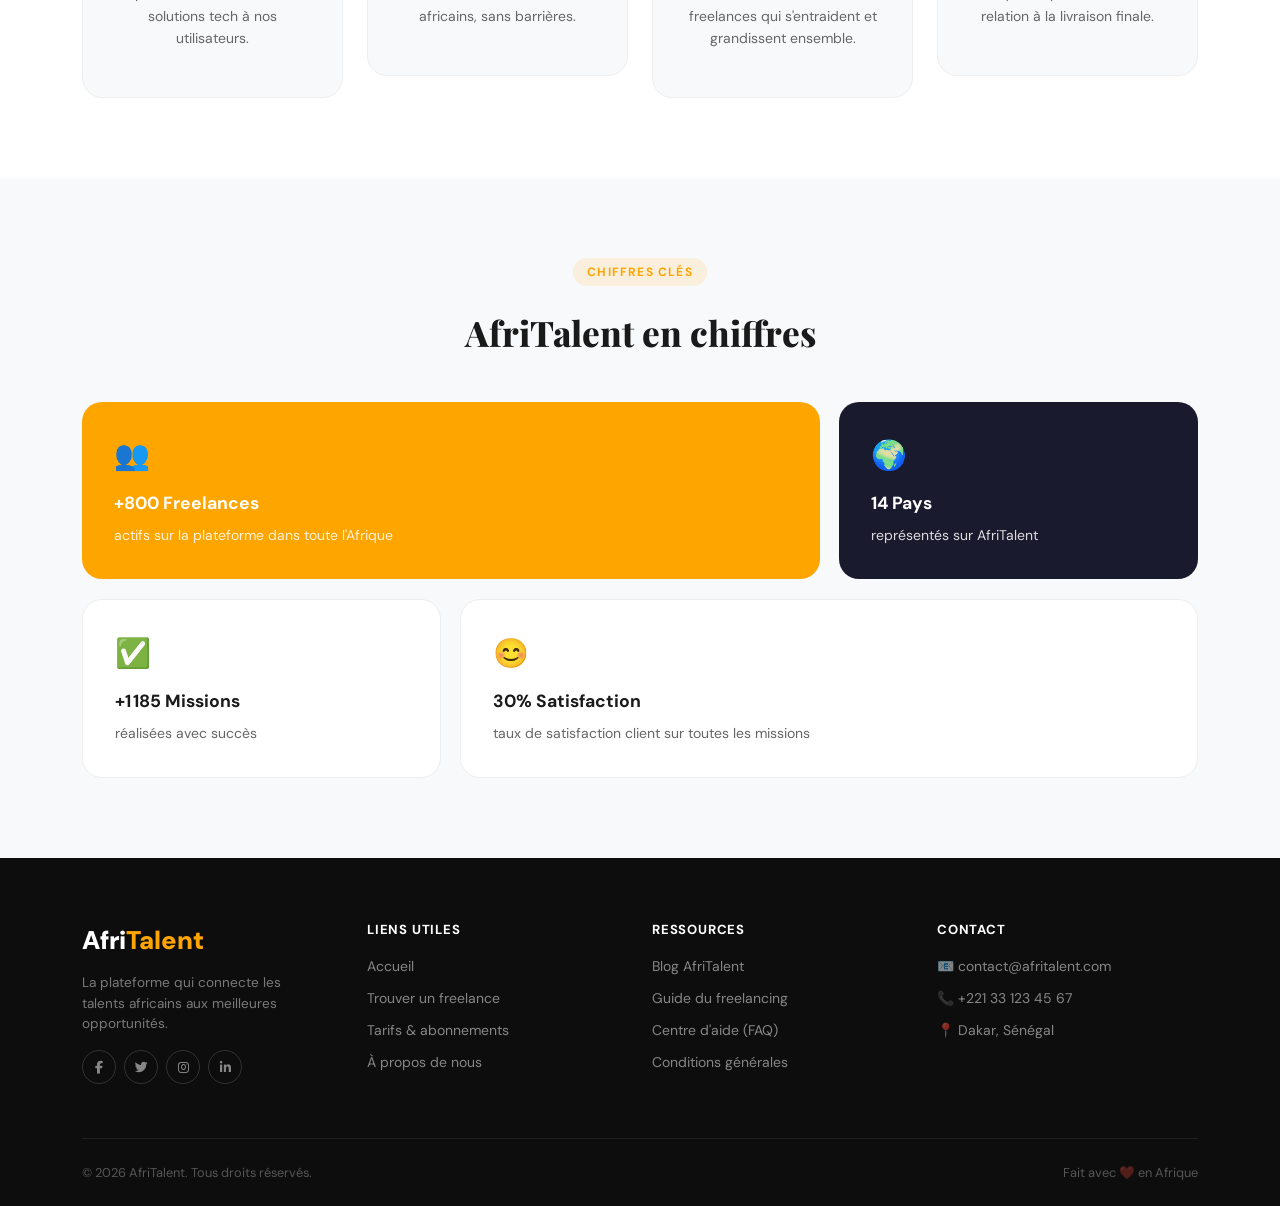
==== commit 1e00e4f7: "JS : filtrage dynamique des freelances et validation du formulaire de contact" ====
--- a/about.html
+++ b/about.html
@@ -1,10 +1,17 @@
-<!doctype html>
+<!DOCTYPE html>
 <html lang="fr">
-  <head>
-    <meta charset="UTF-8" />
-    <meta name="viewport" content="width=device-width, initial-scale=1.0" />
+<head>
+    <meta charset="UTF-8">
+    <meta name="viewport" content="width=device-width, initial-scale=1.0">
     <title>AfriTalent — À propos</title>
     <!-- Bootstrap -->
+    <link href="https://cdn.jsdelivr.net/npm/bootstrap@5.3.8/dist/css/bootstrap.min.css" rel="stylesheet">
+    <!-- Font Awesome -->
+    <link href="https://cdnjs.cloudflare.com/ajax/libs/font-awesome/6.5.0/css/all.min.css" rel="stylesheet">
+    <!-- Google Fonts -->
+    <link rel="preconnect" href="https://fonts.googleapis.com">
+    <link rel="preconnect" href="https://fonts.gstatic.com" crossorigin>
+    <link href="https://fonts.googleapis.com/css2?family=DM+Sans:ital,opsz,wght@0,9..40,100..1000;1,9..40,100..1000&family=Playfair+Display:ital,wght@0,400..900;1,400..900&display=swap" rel="stylesheet">
     <link
       href="https://cdn.jsdelivr.net/npm/bootstrap@5.3.8/dist/css/bootstrap.min.css"
       rel="stylesheet"/>
@@ -18,10 +25,9 @@
     <link
       href="https://fonts.googleapis.com/css2?family=DM+Sans:ital,opsz,wght@0,9..40,100..1000;1,9..40,100..1000&family=Playfair+Display:ital,wght@0,400..900;1,400..900&display=swap"
       rel="stylesheet"/>
-    <!-- CSS perso -->
-    <link rel="stylesheet" href="css/style.css" />
-  </head>
-  <!-- Bouton retour en haut -->
+    <link rel="stylesheet" href="css/style.css">
+</head>
+<!-- Bouton retour en haut -->
 <button id="btnTop" style="
     display:none;
     position:fixed;
@@ -29,8 +35,8 @@
     right:30px;
     width:45px;
     height:45px;
-    background:rgb(0, 255, 170);
-    color:rgb(207, 27, 27);
+    background:orange;
+    color:white;
     border:none;
     border-radius:50%;
     font-size:1.2rem;
@@ -39,8 +45,9 @@
     align-items:center;
     justify-content:center;
     box-shadow:0 4px 15px rgba(255,165,0,0.4);">↑</button>
-  <body>
- <!-- === NAVBAR === -->
+<body>
+
+<!-- === NAVBAR === -->
 <header>
     <nav class="navbar navbar-expand-lg navbar-dark bg-dark sticky-top" id="mainNav">
         <div class="container">
@@ -60,12 +67,8 @@
                     <li class="nav-item"><a class="nav-link" href="index.html">Accueil</a></li>
                     <li class="nav-item"><a class="nav-link" href="freelances.html">Freelances</a></li>
                     <li class="nav-item"><a class="nav-link" href="tarifs.html">Tarifs</a></li>
-                    <li class="nav-item"><a class="nav-link" href="about.html">À propos</a></li>
+                    <li class="nav-item"><a class="nav-link active" href="about.html">À propos</a></li>
                     <li class="nav-item"><a class="nav-link" href="contact.html">Contact</a></li>
-                    <!-- Bouton dark mode -->
-                    <li class="nav-item ms-2">
-                        <button id="darkModeBtn" class="btn btn-outline-secondary btn-sm">🌙</button>
-                    </li>
                     <li class="nav-item ms-3">
                         <a href="#" class="btn btn-outline-warning">Rejoindre AfriTalent</a>
                     </li>
@@ -75,222 +78,187 @@
     </nav>
 </header>
 
-      <main>
-        <!-- === NOTRE HISTOIRE === -->
-        <section id="histoire">
-          <div class="container">
+<main>
+
+    <!-- === NOTRE HISTOIRE === -->
+    <section id="histoire">
+        <div class="container">
             <div class="row align-items-center g-5">
-              <!-- Texte gauche -->
-              <div class="col-lg-6">
-                <span class="section-label">Notre Histoire</span>
-                <h2 class="section-title">
-                  Nés en Afrique,<br />pensés pour le monde
-                </h2>
-                <p>
-                  AfriTalent est né en 2022 à Dakar, de la conviction que
-                  l'Afrique regorge de talents tech exceptionnels qui manquent
-                  simplement de visibilité internationale.
-                </p>
-                <p>
-                  Fondée par une équipe de jeunes entrepreneurs passionnés, notre
-                  plateforme connecte aujourd'hui plus de 2 500 freelances dans 45
-                  pays africains avec des entreprises du monde entier.
-                </p>
-                <p>
-                  Notre mission : faire de l'Afrique le prochain hub mondial du
-                  freelancing tech.
-                </p>
-              </div>
-              <!-- Image droite -->
-              <div class="col-lg-6">
-                <img
-                  src="images/african.avif"
-                  alt="Histoire AfriTalent"
-                  class="img-fluid rounded-4"
-                />
-              </div>
-            </div>
-          </div>
-        </section>
-
-        <!-- === EQUIPE === -->
-        <section id="equipe">
-          <div class="container">
+                <!-- Texte gauche -->
+                <div class="col-lg-6">
+                    <span class="section-label">Notre Histoire</span>
+                    <h2 class="section-title">Nés en Afrique,<br>pensés pour le monde</h2>
+                    <p>AfriTalent est né en 2022 à Dakar, de la conviction que l'Afrique regorge de talents tech exceptionnels qui manquent simplement de visibilité internationale.</p>
+                    <p>Fondée par une équipe de jeunes entrepreneurs passionnés, notre plateforme connecte aujourd'hui plus de 2 500 freelances dans 45 pays africains avec des entreprises du monde entier.</p>
+                    <p>Notre mission : faire de l'Afrique le prochain hub mondial du freelancing tech.</p>
+                </div>
+                <!-- Image droite -->
+                <div class="col-lg-6">
+                    <img src="images/african.avif" alt="Histoire AfriTalent" class="img-fluid rounded-4">
+                </div>
+            </div>
+        </div>
+    </section>
+
+    <!-- === EQUIPE === -->
+    <section id="equipe">
+        <div class="container">
             <div class="text-center mb-5">
-              <span class="section-label">L'équipe</span>
-              <h2 class="section-title">Ceux qui font AfriTalent</h2>
+                <span class="section-label">L'équipe</span>
+                <h2 class="section-title">Ceux qui font AfriTalent</h2>
             </div>
             <div class="row g-4">
-              <!-- Membre 1 -->
-              <div class="col-12 col-md-6 col-lg-3">
-                <div class="membre-card">
-                  <div class="membre-avatar">KD</div>
-                  <h5 class="membre-nom">Kofi Diallo</h5>
-                  <p class="membre-poste">CEO & Co-fondateur</p>
-                  <div class="membre-socials">
-                    <a href="#"><i class="fab fa-linkedin-in"></i></a>
-                    <a href="#"><i class="fab fa-twitter"></i></a>
-                    <a href="#"><i class="fab fa-github"></i></a>
-                  </div>
-                </div>
-              </div>
-
-              <!-- Membre 2 -->
-              <div class="col-12 col-md-6 col-lg-3">
-                <div class="membre-card">
-                  <div class="membre-avatar">AM</div>
-                  <h5 class="membre-nom">Amina Mbaye</h5>
-                  <p class="membre-poste">CTO & Co-fondatrice</p>
-                  <div class="membre-socials">
-                    <a href="#"><i class="fab fa-linkedin-in"></i></a>
-                    <a href="#"><i class="fab fa-twitter"></i></a>
-                    <a href="#"><i class="fab fa-github"></i></a>
-                  </div>
-                </div>
-              </div>
-
-              <!-- Membre 3 -->
-              <div class="col-12 col-md-6 col-lg-3">
-                <div class="membre-card">
-                  <div class="membre-avatar">FN</div>
-                  <h5 class="membre-nom">Fatou Ndiaye</h5>
-                  <p class="membre-poste">Directrice Marketing</p>
-                  <div class="membre-socials">
-                    <a href="#"><i class="fab fa-linkedin-in"></i></a>
-                    <a href="#"><i class="fab fa-twitter"></i></a>
-                    <a href="#"><i class="fab fa-instagram"></i></a>
-                  </div>
-                </div>
-              </div>
-
-              <!-- Membre 4 -->
-              <div class="col-12 col-md-6 col-lg-3">
-                <div class="membre-card">
-                  <div class="membre-avatar">OT</div>
-                  <h5 class="membre-nom">Otieno Traoré</h5>
-                  <p class="membre-poste">Lead Developer</p>
-                  <div class="membre-socials">
-                    <a href="#"><i class="fab fa-linkedin-in"></i></a>
-                    <a href="#"><i class="fab fa-github"></i></a>
-                    <a href="#"><i class="fab fa-twitter"></i></a>
-                  </div>
-                </div>
-              </div>
-            </div>
-          </div>
-        </section>
-
-        <!-- === NOS VALEURS === -->
-        <section id="valeurs">
-          <div class="container">
+
+                <!-- Membre 1 -->
+                <div class="col-12 col-md-6 col-lg-3">
+                    <div class="membre-card">
+                        <div class="membre-avatar">KD</div>
+                        <h5 class="membre-nom">Kofi Diallo</h5>
+                        <p class="membre-poste">CEO & Co-fondateur</p>
+                        <div class="membre-socials">
+                            <a href="#"><i class="fab fa-linkedin-in"></i></a>
+                            <a href="#"><i class="fab fa-twitter"></i></a>
+                            <a href="#"><i class="fab fa-github"></i></a>
+                        </div>
+                    </div>
+                </div>
+
+                <!-- Membre 2 -->
+                <div class="col-12 col-md-6 col-lg-3">
+                    <div class="membre-card">
+                        <div class="membre-avatar">AM</div>
+                        <h5 class="membre-nom">Amina Mbaye</h5>
+                        <p class="membre-poste">CTO & Co-fondatrice</p>
+                        <div class="membre-socials">
+                            <a href="#"><i class="fab fa-linkedin-in"></i></a>
+                            <a href="#"><i class="fab fa-twitter"></i></a>
+                            <a href="#"><i class="fab fa-github"></i></a>
+                        </div>
+                    </div>
+                </div>
+
+                <!-- Membre 3 -->
+                <div class="col-12 col-md-6 col-lg-3">
+                    <div class="membre-card">
+                        <div class="membre-avatar">FN</div>
+                        <h5 class="membre-nom">Fatou Ndiaye</h5>
+                        <p class="membre-poste">Directrice Marketing</p>
+                        <div class="membre-socials">
+                            <a href="#"><i class="fab fa-linkedin-in"></i></a>
+                            <a href="#"><i class="fab fa-twitter"></i></a>
+                            <a href="#"><i class="fab fa-instagram"></i></a>
+                        </div>
+                    </div>
+                </div>
+
+                <!-- Membre 4 -->
+                <div class="col-12 col-md-6 col-lg-3">
+                    <div class="membre-card">
+                        <div class="membre-avatar">OT</div>
+                        <h5 class="membre-nom">Otieno Traoré</h5>
+                        <p class="membre-poste">Lead Developer</p>
+                        <div class="membre-socials">
+                            <a href="#"><i class="fab fa-linkedin-in"></i></a>
+                            <a href="#"><i class="fab fa-github"></i></a>
+                            <a href="#"><i class="fab fa-twitter"></i></a>
+                        </div>
+                    </div>
+                </div>
+
+            </div>
+        </div>
+    </section>
+
+    <!-- === NOS VALEURS === -->
+    <section id="valeurs">
+        <div class="container">
             <div class="text-center mb-5">
-              <span class="section-label">Nos Valeurs</span>
-              <h2 class="section-title">Ce en quoi nous croyons</h2>
+                <span class="section-label">Nos Valeurs</span>
+                <h2 class="section-title">Ce en quoi nous croyons</h2>
             </div>
             <div class="row g-4">
-              <div class="col-12 col-md-6 col-lg-3">
-                <div class="valeur-card">
-                  <div class="valeur-icon">💡</div>
-                  <h5 class="valeur-titre">Innovation</h5>
-                  <p class="valeur-desc">
-                    Nous repoussons les limites pour offrir les meilleures
-                    solutions tech à nos utilisateurs.
-                  </p>
-                </div>
-              </div>
-
-              <div class="col-12 col-md-6 col-lg-3">
-                <div class="valeur-card">
-                  <div class="valeur-icon">🌍</div>
-                  <h5 class="valeur-titre">Accessibilité</h5>
-                  <p class="valeur-desc">
-                    Nous rendons le freelancing accessible à tous les talents
-                    africains, sans barrières.
-                  </p>
-                </div>
-              </div>
-
-              <div class="col-12 col-md-6 col-lg-3">
-                <div class="valeur-card">
-                  <div class="valeur-icon">🤝</div>
-                  <h5 class="valeur-titre">Communauté</h5>
-                  <p class="valeur-desc">
-                    Nous bâtissons une communauté solidaire de freelances qui
-                    s'entraident et grandissent ensemble.
-                  </p>
-                </div>
-              </div>
-
-              <div class="col-12 col-md-6 col-lg-3">
-                <div class="valeur-card">
-                  <div class="valeur-icon">⭐</div>
-                  <h5 class="valeur-titre">Excellence</h5>
-                  <p class="valeur-desc">
-                    Nous exigeons la qualité à chaque étape, de la mise en
-                    relation à la livraison finale.
-                  </p>
-                </div>
-              </div>
-            </div>
-          </div>
-        </section>
-
-        <!-- === CHIFFRES CLES === -->
-        <section id="chiffres">
-          <div class="container">
+
+                <div class="col-12 col-md-6 col-lg-3">
+                    <div class="valeur-card">
+                        <div class="valeur-icon">💡</div>
+                        <h5 class="valeur-titre">Innovation</h5>
+                        <p class="valeur-desc">Nous repoussons les limites pour offrir les meilleures solutions tech à nos utilisateurs.</p>
+                    </div>
+                </div>
+
+                <div class="col-12 col-md-6 col-lg-3">
+                    <div class="valeur-card">
+                        <div class="valeur-icon">🌍</div>
+                        <h5 class="valeur-titre">Accessibilité</h5>
+                        <p class="valeur-desc">Nous rendons le freelancing accessible à tous les talents africains, sans barrières.</p>
+                    </div>
+                </div>
+
+                <div class="col-12 col-md-6 col-lg-3">
+                    <div class="valeur-card">
+                        <div class="valeur-icon">🤝</div>
+                        <h5 class="valeur-titre">Communauté</h5>
+                        <p class="valeur-desc">Nous bâtissons une communauté solidaire de freelances qui s'entraident et grandissent ensemble.</p>
+                    </div>
+                </div>
+
+                <div class="col-12 col-md-6 col-lg-3">
+                    <div class="valeur-card">
+                        <div class="valeur-icon">⭐</div>
+                        <h5 class="valeur-titre">Excellence</h5>
+                        <p class="valeur-desc">Nous exigeons la qualité à chaque étape, de la mise en relation à la livraison finale.</p>
+                    </div>
+                </div>
+
+            </div>
+        </div>
+    </section>
+
+    <!-- === CHIFFRES CLES === -->
+    <section id="chiffres">
+        <div class="container">
             <div class="text-center mb-5">
-              <span class="section-label">Chiffres clés</span>
-              <h2 class="section-title">AfriTalent en chiffres</h2>
+                <span class="section-label">Chiffres clés</span>
+                <h2 class="section-title">AfriTalent en chiffres</h2>
             </div>
             <div class="bento-grid">
-              <div class="bento-card accent large">
-                <div class="bento-icon">👥</div>
-                <div class="bento-title">
-                  +<span class="counter" data-target="2500">0</span> Freelances
-                </div>
-                <div class="bento-desc">
-                  actifs sur la plateforme dans toute l'Afrique
-                </div>
-              </div>
-
-              <div class="bento-card dark">
-                <div class="bento-icon">🌍</div>
-                <div class="bento-title">
-                  <span class="counter" data-target="45">0</span> Pays
-                </div>
-                <div class="bento-desc">représentés sur AfriTalent</div>
-              </div>
-
-              <div class="bento-card light">
-                <div class="bento-icon">✅</div>
-                <div class="bento-title">
-                  +<span class="counter" data-target="3800">0</span> Missions
-                </div>
-                <div class="bento-desc">réalisées avec succès</div>
-              </div>
-
-              <div class="bento-card light large">
-                <div class="bento-icon">😊</div>
-                <div class="bento-title">
-                  <span class="counter" data-target="98">0</span>% Satisfaction
-                </div>
-                <div class="bento-desc">
-                  taux de satisfaction client sur toutes les missions
-                </div>
-              </div>
-            </div>
-          </div>
-        </section>
-      </main>
-
-      <!-- === FOOTER === -->
+
+                <div class="bento-card accent large">
+                    <div class="bento-icon">👥</div>
+                    <div class="bento-title">+<span class="counter" data-target="2500">0</span> Freelances</div>
+                    <div class="bento-desc">actifs sur la plateforme dans toute l'Afrique</div>
+                </div>
+
+                <div class="bento-card dark">
+                    <div class="bento-icon">🌍</div>
+                    <div class="bento-title"><span class="counter" data-target="45">0</span> Pays</div>
+                    <div class="bento-desc">représentés sur AfriTalent</div>
+                </div>
+
+                <div class="bento-card light">
+                    <div class="bento-icon">✅</div>
+                    <div class="bento-title">+<span class="counter" data-target="3800">0</span> Missions</div>
+                    <div class="bento-desc">réalisées avec succès</div>
+                </div>
+
+                <div class="bento-card light large">
+                    <div class="bento-icon">😊</div>
+                    <div class="bento-title"><span class="counter" data-target="98">0</span>% Satisfaction</div>
+                    <div class="bento-desc">taux de satisfaction client sur toutes les missions</div>
+                </div>
+
+            </div>
+        </div>
+    </section>
+
+</main>
+
+<!-- === FOOTER === -->
 <footer>
     <div class="container">
         <div class="row g-4">
+            <!-- Col 1 -->
             <div class="col-lg-3 col-md-6">
-              <a class="navbar-brand" href="index.html">
-                <img src="images/AfriTalent log .jpeg" alt="Logo AfriTalent" height="50">
-              </a>
                 <div class="footer-brand">Afri<span>Talent</span></div>
                 <p class="footer-desc">La plateforme qui connecte les talents africains aux meilleures opportunités.</p>
                 <div class="mt-3 d-flex gap-2">
@@ -300,6 +268,7 @@
                     <a href="#" class="social-icon"><i class="fab fa-linkedin-in"></i></a>
                 </div>
             </div>
+            <!-- Col 2 -->
             <div class="col-lg-3 col-md-6">
                 <h6 class="footer-title">Liens utiles</h6>
                 <ul class="footer-links">
@@ -309,6 +278,7 @@
                     <li><a href="about.html">À propos de nous</a></li>
                 </ul>
             </div>
+            <!-- Col 3 -->
             <div class="col-lg-3 col-md-6">
                 <h6 class="footer-title">Ressources</h6>
                 <ul class="footer-links">
@@ -318,6 +288,7 @@
                     <li><a href="#">Conditions générales</a></li>
                 </ul>
             </div>
+            <!-- Col 4 -->
             <div class="col-lg-3 col-md-6">
                 <h6 class="footer-title">Contact</h6>
                 <ul class="footer-links">
@@ -334,8 +305,8 @@
     </div>
 </footer>
 
-      <!-- Bootstrap JS -->
-      <script src="https://cdn.jsdelivr.net/npm/bootstrap@5.3.8/dist/js/bootstrap.bundle.min.js"></script>
-      <script src="js/main.js"></script>
-  </body>
-</html>
+<!-- Bootstrap JS -->
+<script src="https://cdn.jsdelivr.net/npm/bootstrap@5.3.8/dist/js/bootstrap.bundle.min.js"></script>
+<script src="js/main.js"></script>
+</body>
+</html>
--- a/css/style.css
+++ b/css/style.css
@@ -1,8 +1,14 @@
-/* ==VARIABLES CSS ==*/
-:root{
-    --couleur-primaire:#FFA500;
-    --couleur-sombre:#0D0D0D;
-    --couleur-fond:#F8F9FA;
+/* ============================================
+   AFRITALENT — style.css
+   Auteur : SARR Ibrahima
+   Date : 2026
+============================================ */
+
+/* ── VARIABLES CSS (minimum 6) ── */
+:root {
+    --couleur-primaire: #FFA500;
+    --couleur-sombre: #0D0D0D;
+    --couleur-fond: #F8F9FA;
     --couleur-texte: #1A1A1A;
     --couleur-muted: #666666;
     --couleur-blanc: #FFFFFF;
@@ -10,49 +16,59 @@
     --transition: all 0.3s ease;
 }
 
-/* == BASE ==*/
-*{
+/* ── BASE ── */
+* {
     margin: 0;
     padding: 0;
     box-sizing: border-box;
 }
 
-body{
+body {
     font-family: 'DM Sans', sans-serif;
     color: var(--couleur-texte);
     background: var(--couleur-blanc);
 }
 
-h1, h2, h3{
-    font-family: 'PlayFair Display', serrif;
-}
-/* -- NAVBAR --*/
-.navbar-brand img{
+h1, h2, h3 {
+    font-family: 'Playfair Display', serif;
+}
+
+/* ── NAVBAR ── */
+.navbar-brand img {
     width: 80px;
     height: auto;
 }
 
-.nav-link{
+.nav-link {
     font-size: 0.9rem;
     font-weight: 500;
     transition: color 0.2s;
 }
 
+.nav-link:hover {
+    color: var(--couleur-primaire) !important;
+}
+
+.navbar{
+    position: fixed;
+    top: 0;
+    left: 0;
+    width: 100%;
+    z-index: 1000;
+    background: rgba(10, 10, 25, 0.95);
+    backdrop-filter: blur(10px);
+    padding: 15px 40px;
+}
+
 body{
     padding-top: 90px;
 }
-
-.navbar{
-    z-index: 1000;
-}
-
-.nav-link:hover {
-    color:var(--couleur-primaire) !important;
-}
-
-/* -- HERO*/
-#hero{
-    background: linear-gradient(135deg, #1a1a2e 0%, #16213e 60%, #0f3460 100%);
+/* ── HERO ── */
+#hero {
+    background-image: url('../images/afritalent\ image.jpeg');
+    background-size: cover;
+    background-position: center right;
+    background-repeat: no-repeat;
     min-height: 90vh;
     display: flex;
     align-items: center;
@@ -60,34 +76,28 @@
     position: relative;
 }
 
-.hero-img-asym{
-    border-radius: 30% 70% 70% 30% / 30% 30% 70% 70%;
-    box-shadow: 0 20px 60px rgba(255, 165, 0, 0.3);
-    width: 100%;
-    max-height: 500px;
-    object-fit: cover;
-    animation: float 4s ease-in-out infinite;
-}
-
-@keyframes float{
-    0%, 100% { transform: translateY(0px); }
-    50%       { transform: translateY(-15px);}
-}
-
-#hero h1{
+#hero::before{
+    content: '';
+    position: absolute;
+    inset: 0;
+    background: rgba(0, 0, 0, 0.55);
+    z-index: 0;
+}
+
+#hero h1 {
     font-family: 'Playfair Display', serif;
-    font-size:clamp(2rem, 5vw, 3.2rem);
+    font-size: clamp(2rem, 5vw, 3.2rem);
     font-weight: 800;
     line-height: 1.15;
     margin-bottom: 1rem;
     color: #ffffff;
 }
 
-#hero h1 span{
-    color: var(--couleur-primaire);
-}
-
-#hero h2{
+#hero h1 span {
+    color: var(--couleur-primaire);
+}
+
+#hero h2 {
     font-size: 1.1rem;
     font-weight: 300;
     color: rgba(255, 255, 255, 0.75);
@@ -109,6 +119,21 @@
     margin-bottom: 1.2rem;
 }
 
+/* Image asymétrique Hero */
+.hero-img-asym {
+    border-radius: 30% 70% 70% 30% / 30% 30% 70% 70%;
+    box-shadow: 0 20px 60px rgba(255, 165, 0, 0.3);
+    width: 100%;
+    max-height: 500px;
+    object-fit: cover;
+    animation: float 4s ease-in-out infinite;
+}
+
+@keyframes float {
+    0%, 100% { transform: translateY(0px); }
+    50%       { transform: translateY(-15px); }
+}
+
 /* ── SECTION LABELS ── */
 .section-label {
     background: rgba(255, 165, 0, 0.12);
@@ -161,6 +186,11 @@
     background: var(--couleur-fond);
 }
 
+#chiffres {
+    padding: 5rem 0;
+    background: var(--couleur-fond);
+}
+
 .bento-grid {
     display: grid;
     grid-template-columns: repeat(3, 1fr);
@@ -231,13 +261,13 @@
     opacity: 1;
 }
 
-/* -- CATEGORIES __*/
+/* ── CATEGORIES ── */
 #services {
     padding: 5rem 0;
     background: var(--couleur-blanc);
 }
 
-.cat-card{
+.cat-card {
     background: var(--couleur-fond);
     border: 1.5px solid #eee;
     border-radius: 16px;
@@ -247,34 +277,35 @@
     transition: var(--transition);
 }
 
-.cat-card:hover{
+.cat-card:hover {
     border-color: var(--couleur-primaire);
     transform: translateY(-6px);
     box-shadow: 0 15px 40px rgba(255, 165, 0, 0.2);
 }
 
-.cat-icon{
+.cat-icon {
     font-size: 2rem;
     margin-bottom: 0.8rem;
 }
 
-.cat-title{
+.cat-title {
     font-weight: 700;
     font-size: 0.88rem;
     margin-bottom: 0.3rem;
 }
 
-.cat-count{
+.cat-count {
     font-size: 0.75rem;
     color: var(--couleur-muted);
 }
-/*-- TEMOIGNAGES*/
+
+/* ── TEMOIGNAGES ── */
 #temoignages {
     padding: 5rem 0;
     background: var(--couleur-fond);
 }
 
-.testi-card{
+.testi-card {
     background: var(--couleur-blanc);
     border: 1px solid #eee;
     border-radius: 16px;
@@ -282,75 +313,76 @@
     height: 100%;
 }
 
-.testi-starts{
+.testi-stars {
     color: var(--couleur-primaire);
     margin-bottom: 0.8rem;
 }
 
-.testi-quote{
+.testi-quote {
     font-style: italic;
     color: #444;
     font-size: 0.9rem;
     line-height: 1.7;
 }
 
-.testi-avatar{
+.testi-avatar {
     width: 42px;
     height: 42px;
     border-radius: 50%;
     display: flex;
     align-items: center;
+    justify-content: center;
     color: white;
     font-weight: 700;
     font-size: 0.9rem;
     flex-shrink: 0;
 }
 
-.testi-name{
+.testi-name {
     font-weight: 700;
     font-size: 0.88rem;
 }
 
-.testi-role{
+.testi-role {
     font-size: 0.75rem;
     color: var(--couleur-muted);
 }
 
-.carasoul-indicators button{
+.carousel-indicators button {
     width: 8px !important;
     height: 8px !important;
     border-radius: 50% !important;
     background-color: #ccc !important;
 }
 
-.carasoul-indicators .active{
+.carousel-indicators .active {
     background-color: var(--couleur-primaire) !important;
 }
 
-/* -- CTA --*/
-#cta{
+/* ── CTA ── */
+#cta {
     background: linear-gradient(135deg, #1A0E00 0%, #3D2800 50%, #5C3A00 100%);
     padding: 6rem 0;
     text-align: center;
 }
 
-#cta h2{
+#cta h2 {
     font-size: clamp(1.8rem, 4vw, 3rem);
     font-weight: 800;
     color: white;
     margin: 1rem 0 0.5rem;
 }
 
-#cta h2 span{
-    color: var(--couleur-primaire);
-}
-
-#cta p{
+#cta h2 span {
+    color: var(--couleur-primaire);
+}
+
+#cta p {
     color: rgba(255, 255, 255, 0.6);
     margin-bottom: 2rem;
 }
 
-.btn-cta{
+.btn-cta {
     background: var(--couleur-primaire);
     color: white;
     border: none;
@@ -363,37 +395,37 @@
     display: inline-block;
 }
 
-.btn-cta:hover{
+.btn-cta:hover {
     background: #e69500;
     transform: translateY(-2px);
     color: white;
 }
 
-/* -- FOOTER --*/
-footer{
+/* ── FOOTER ── */
+footer {
     background: var(--couleur-sombre);
     color: rgba(255, 255, 255, 0.6);
     padding: 4rem 0 1.5rem;
 }
 
-.footer-brand{
+.footer-brand {
     font-size: 1.6rem;
     font-weight: 900;
-    color:white;
-}
-
-.footer-brand span{
-    color: var(--couleur-primaire);
-}
-
-.footer-desc{
+    color: white;
+}
+
+.footer-brand span {
+    color: var(--couleur-primaire);
+}
+
+.footer-desc {
     font-size: 0.85rem;
-    color: rgba( 255, 255, 255, 0.45);
+    color: rgba(255, 255, 255, 0.45);
     margin-top: 0.8rem;
     max-width: 220px;
 }
 
-.footer-title{
+.footer-title {
     color: white;
     font-size: 0.82rem;
     font-weight: 700;
@@ -402,7 +434,7 @@
     margin-bottom: 1rem;
 }
 
-.footer-links{
+.footer-links {
     list-style: none;
     padding: 0;
 }
@@ -411,82 +443,82 @@
     margin-bottom: 0.5rem;
 }
 
-.footer-links a{
-     color: rgba( 255, 255, 255, 0.5);
-     text-decoration: none;
-     font-size: 0.875rem;
-     transition: color 0.2s;
-}
-
-.footer-link a:hover{
-    color: var(--couleur-primaire);
-}
-
-.social-icon{
+.footer-links a {
+    color: rgba(255, 255, 255, 0.5);
+    text-decoration: none;
+    font-size: 0.875rem;
+    transition: color 0.2s;
+}
+
+.footer-links a:hover {
+    color: var(--couleur-primaire);
+}
+
+.social-icon {
     width: 34px;
     height: 34px;
-    border: 1px solid  rgba( 255, 255, 255, 0.15);
+    border: 1px solid rgba(255, 255, 255, 0.15);
     border-radius: 50%;
     display: flex;
     align-items: center;
     justify-content: center;
-    color: rgba( 255, 255, 255, 0.5);
+    color: rgba(255, 255, 255, 0.5);
     text-decoration: none;
     font-size: 0.8rem;
     transition: var(--transition);
 }
 
-.social-icon:hover{
+.social-icon:hover {
     border-color: var(--couleur-primaire);
     color: var(--couleur-primaire);
 }
 
-.footer-bottom{
-    border-bottom: 1px solid rgba( 255, 255, 255, 0.07);
+.footer-bottom {
+    border-top: 1px solid rgba(255, 255, 255, 0.07);
     padding-top: 1.5rem;
     margin-top: 3rem;
     font-size: 0.8rem;
-    color: rgba( 255, 255, 255, 0.3);
+    color: rgba(255, 255, 255, 0.3);
     display: flex;
     justify-content: space-between;
     flex-wrap: wrap;
     gap: 0.5rem;
 }
 
-/* -- PAGE TARIFS -- */
-#tarifs-hero{
-    padding: 3rem 0 2rem;
+/* ── PAGE TARIFS ── */
+#tarifs-hero {
+    padding: 4rem 0 2rem;
     background: var(--couleur-fond);
     text-align: center;
 }
 
-#plans{
+#plans {
     padding: 3rem 0 5rem;
     background: var(--couleur-fond);
 }
 
-.plan-card{
+.plan-card {
     background: var(--couleur-blanc);
     border: 1.5px solid #eee;
-    border-radius: var(--couleur-radius);
+    border-radius: var(--border-radius);
     padding: 2rem;
     text-align: center;
     height: 100%;
     transition: var(--transition);
 }
 
-.plan-card:hover{
+.plan-card:hover {
     transform: translateY(-6px);
-    box-shadow: 0 15px 40px  rgba( 255, 255, 255, 0.1);
-}
-
-.plan-populaire{
+    box-shadow: 0 15px 40px rgba(0, 0, 0, 0.1);
+}
+
+.plan-populaire {
     border: 2.5px solid var(--couleur-primaire);
     transform: scale(1.05);
-    box-shadow: 0 20px 50px  rgba( 255, 165, 255, 0.25);
-}
-
-.badge-populaire{
+    box-shadow: 0 20px 50px rgba(255, 165, 0, 0.25);
+}
+
+.badge-populaire {
     background: var(--couleur-primaire);
     color: white;
     border-radius: 50px;
@@ -497,58 +529,59 @@
     margin-bottom: 1rem;
 }
 
-.plan-nom{
+.plan-nom {
     font-size: 1.3rem;
     font-weight: 800;
     margin-bottom: 0.5rem;
 }
 
-.plan-prix{
+.plan-prix {
     font-size: 2rem;
     font-weight: 900;
-    color: var(--couleur-muted);
+    color: var(--couleur-primaire);
     margin-bottom: 1.5rem;
 }
 
-.plan-prix span{
+.plan-prix span {
     font-size: 0.9rem;
     color: var(--couleur-muted);
     font-weight: 400;
 }
 
-.plan-feactures{
+.plan-features {
     list-style: none;
     padding: 0;
     text-align: left;
     margin-bottom: 1rem;
 }
 
-.plan-feactures li{
+.plan-features li {
     padding: 0.4rem 0;
     font-size: 0.88rem;
     border-bottom: 1px solid #f0f0f0;
 }
 
-#faq{
+#faq {
     padding: 5rem 0;
     background: var(--couleur-blanc);
 }
 
-.accordion-button:not(.collapsed){
-    background:rgba( 255, 165, 0, 0.1);
-    color: var(--couleur-primaire);
-}
-.accordion-button:focus{
-    box-shadow: 0 0 0 0.2rem rgba( 255, 165, 0, 0.25);;
-}
-
-/* -- PAGE FREELANCES --*/
-#filtres{
+.accordion-button:not(.collapsed) {
+    background: rgba(255, 165, 0, 0.1);
+    color: var(--couleur-primaire);
+}
+
+.accordion-button:focus {
+    box-shadow: 0 0 0 0.2rem rgba(255, 165, 0, 0.25);
+}
+
+/* ── PAGE FREELANCES ── */
+#filtres {
     padding: 4rem 0 2rem;
     background: var(--couleur-fond);
 }
 
-.btn-filtre{
+.btn-filtre {
     background: var(--couleur-blanc);
     border: 1.5px solid #eee;
     border-radius: 50px;
@@ -580,17 +613,20 @@
     text-align: center;
     transition: var(--transition);
     height: 100%;
-}
-
-
-.freelance-card img{
-    width: 80px;
-    height: 80px;
-    border-radius: 50%;
+    overflow: hidden;
+}
+
+.freelance-card img {
+    width: 100%;
+    height: 200px;
     object-fit: cover;
-    margin: 0 auto 1rem;
+    object-position: top;
+    border-radius: 12px 12px 0 0;
+    margin: -2rem -2rem 1rem -2rem;
     display: block;
-}
+    width: calc(100% + 4rem);
+}
+
 .freelance-card:hover {
     border-color: var(--couleur-primaire);
     transform: translateY(-6px);
@@ -802,28 +838,6 @@
     color: var(--couleur-muted);
     margin-bottom: 0.8rem;
 }
-.contact-section {
-  background-color: #f8f9fa;
-}
-
-.contact-section h2,
-.contact-section h3 {
-  font-weight: bold;
-}
-
-.form-control,
-.form-select {
-  border-radius: 10px;
-}
-
-.btn-primary {
-  padding: 10px 25px;
-  border-radius: 10px;
-}
-
-.alert-success {
-  border-radius: 10px;
-}
 
 /* ── RESPONSIVE ── */
 @media (max-width: 1200px) {
@@ -869,3 +883,70 @@
         font-size: 1.5rem;
     }
 }
+
+/* ── DARK MODE ── */
+body.dark-mode {
+    background: #121212;
+    color: #f0f0f0;
+}
+
+body.dark-mode .navbar {
+    background: #1a1a1a !important;
+}
+
+body.dark-mode .testi-card,
+body.dark-mode .freelance-card,
+body.dark-mode .plan-card,
+body.dark-mode .cat-card,
+body.dark-mode .valeur-card,
+body.dark-mode .membre-card,
+body.dark-mode .bento-card.light,
+body.dark-mode .contact-infos {
+    background: #1e1e1e;
+    border-color: #333;
+    color: #f0f0f0;
+}
+
+body.dark-mode #statistiques,
+body.dark-mode #services,
+body.dark-mode #histoire,
+body.dark-mode #valeurs,
+body.dark-mode #contact-form,
+body.dark-mode #faq,
+body.dark-mode #tarifs-hero {
+    background: #121212;
+}
+
+body.dark-mode #temoignages,
+body.dark-mode #how,
+body.dark-mode #filtres,
+body.dark-mode #catalogue,
+body.dark-mode #equipe,
+body.dark-mode #chiffres,
+body.dark-mode #plans,
+body.dark-mode #contact-hero {
+    background: #1a1a1a;
+}
+
+body.dark-mode .testi-quote,
+body.dark-mode .freelance-bio,
+body.dark-mode .bento-desc,
+body.dark-mode .valeur-desc,
+body.dark-mode .contact-infos p {
+    color: #aaa;
+}
+
+body.dark-mode .accordion-item {
+    background: #1e1e1e;
+    border-color: #333;
+}
+
+body.dark-mode .accordion-button {
+    background: #1e1e1e;
+    color: #f0f0f0;
+}
+
+body.dark-mode .accordion-body {
+    background: #1e1e1e;
+    color: #aaa;
+}
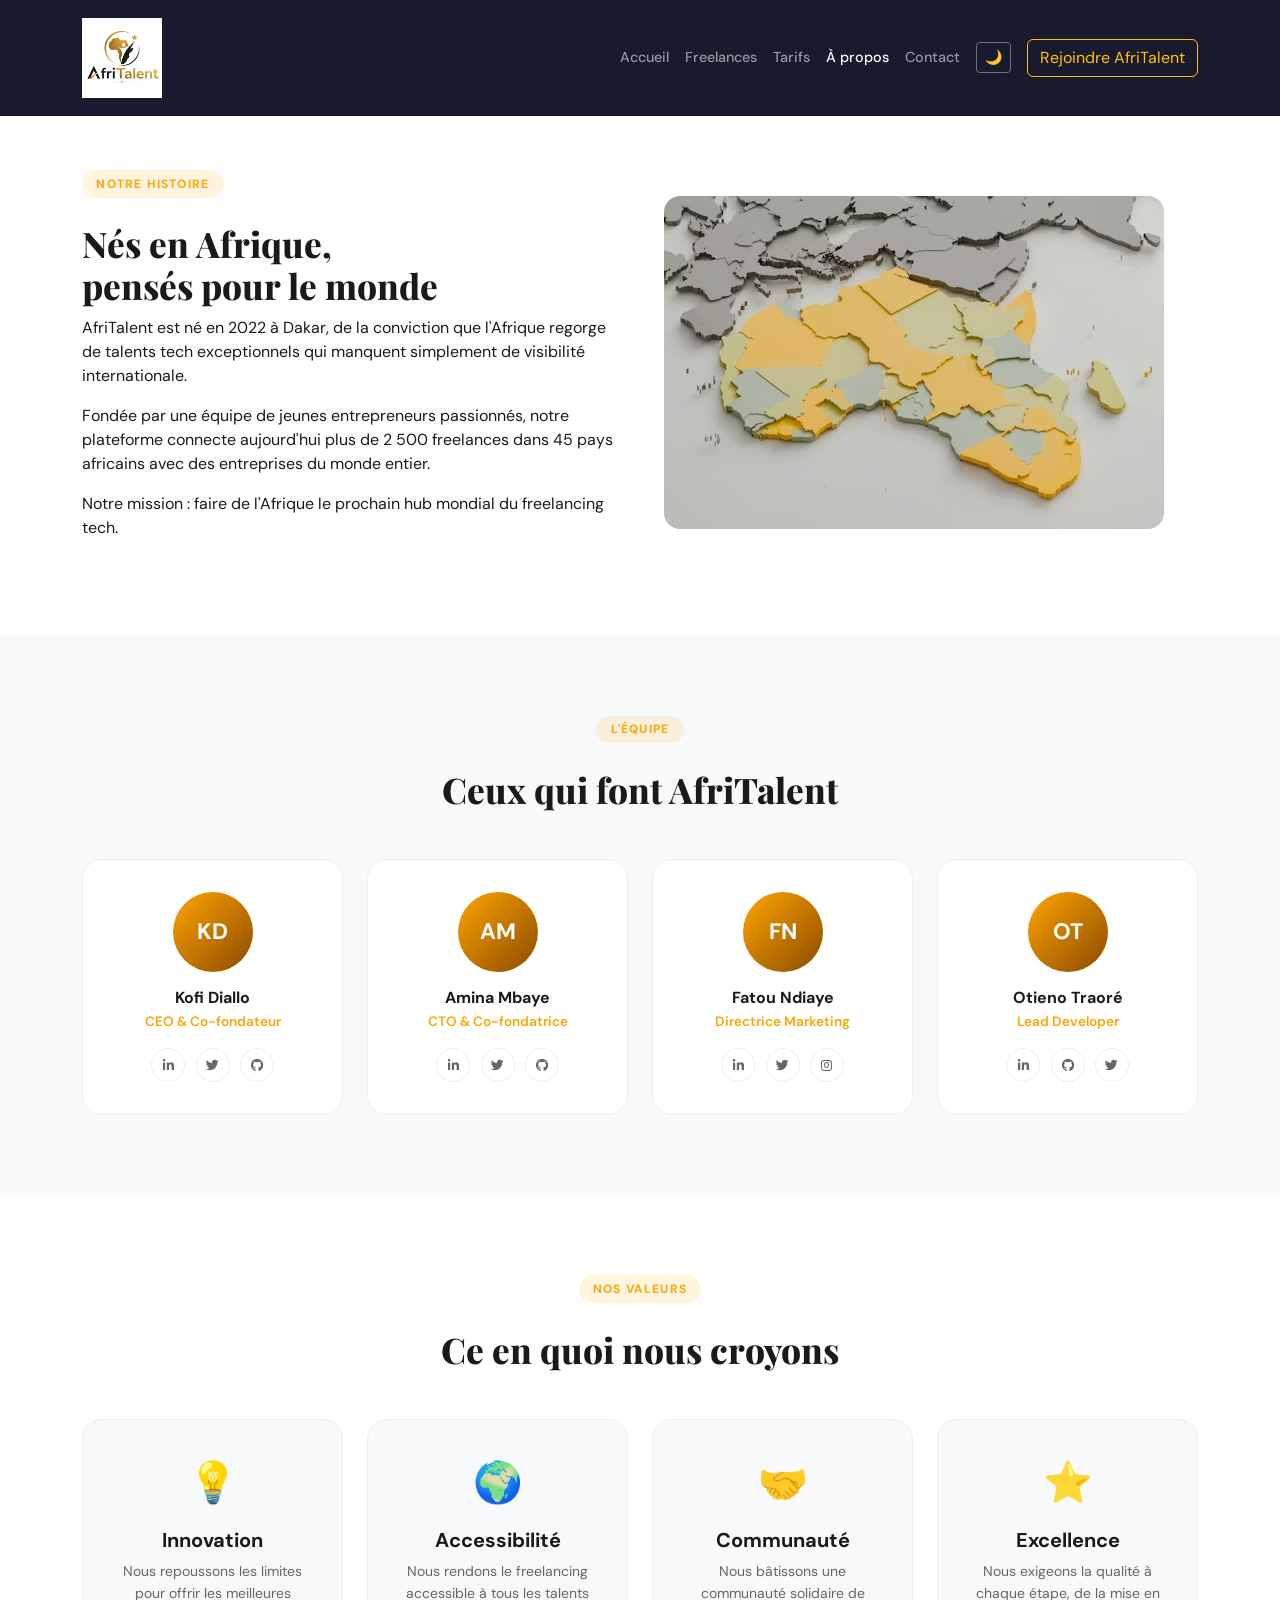
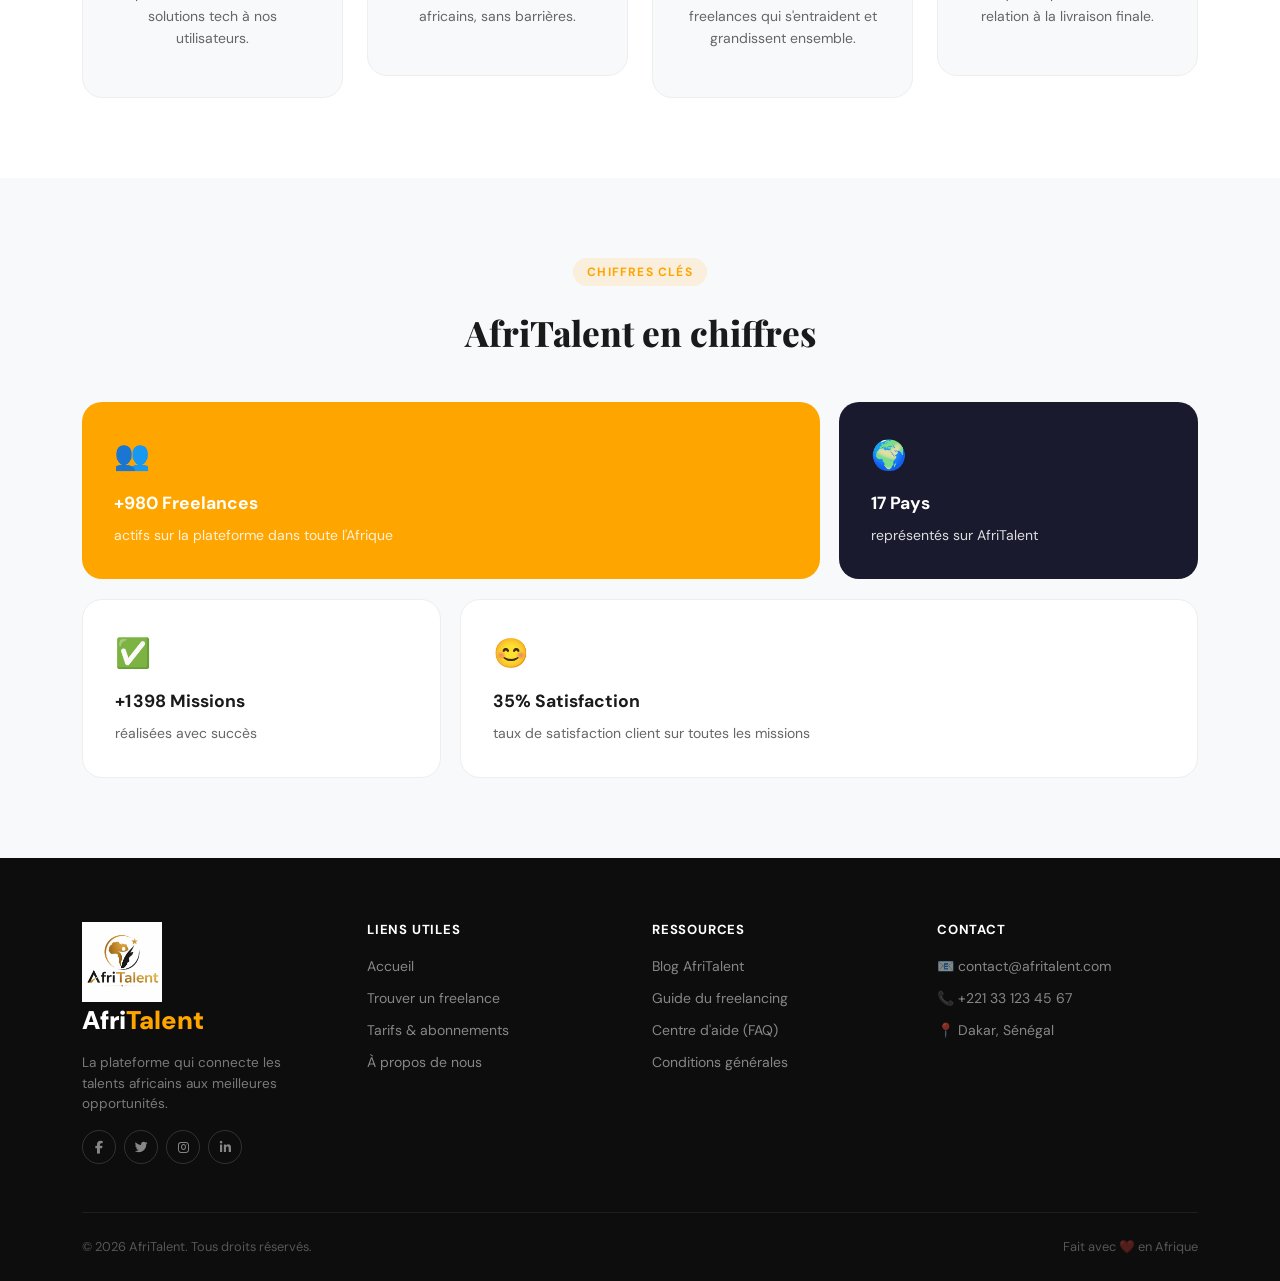
==== commit ef171472: "Déploiement : GitHub Pages activé, README finalisé et présentation PowerPoint ajoutée" ====
--- a/about.html
+++ b/about.html
@@ -69,6 +69,10 @@
                     <li class="nav-item"><a class="nav-link" href="tarifs.html">Tarifs</a></li>
                     <li class="nav-item"><a class="nav-link active" href="about.html">À propos</a></li>
                     <li class="nav-item"><a class="nav-link" href="contact.html">Contact</a></li>
+                    <!-- Bouton dark mode -->
+                    <li class="nav-item ms-2">
+                        <button id="darkModeBtn" class="btn btn-outline-secondary btn-sm">🌙</button>
+                    </li>
                     <li class="nav-item ms-3">
                         <a href="#" class="btn btn-outline-warning">Rejoindre AfriTalent</a>
                     </li>
@@ -259,13 +263,28 @@
         <div class="row g-4">
             <!-- Col 1 -->
             <div class="col-lg-3 col-md-6">
+                <a class="navbar-brand" href="index.html">
+                    <img src="images/AfriTalent log .jpeg" alt="Logo AfriTalent" height="50">
+                </a>
                 <div class="footer-brand">Afri<span>Talent</span></div>
                 <p class="footer-desc">La plateforme qui connecte les talents africains aux meilleures opportunités.</p>
-                <div class="mt-3 d-flex gap-2">
-                    <a href="#" class="social-icon"><i class="fab fa-facebook-f"></i></a>
-                    <a href="#" class="social-icon"><i class="fab fa-twitter"></i></a>
-                    <a href="#" class="social-icon"><i class="fab fa-instagram"></i></a>
-                    <a href="#" class="social-icon"><i class="fab fa-linkedin-in"></i></a>
+                 <div class="mt-3 d-flex gap-2">
+                    <a href="https://www.facebook.com/share/17ggmD27HW/?mibextid=wwXIfr" 
+                    class="social-icon" target="_blank">
+                        <i class="fab fa-facebook-f"></i>
+                    </a>
+                    <a href="https://x.com/africalens?s=21" 
+                    class="social-icon" target="_blank">
+                        <i class="fab fa-twitter"></i>
+                    </a>
+                    <a href="https://www.instagram.com/afritalents?igsh=ZDV4eW44YXp2NHZ6" 
+                    class="social-icon" target="_blank">
+                        <i class="fab fa-instagram"></i>
+                    </a>
+                    <a href="https://www.linkedin.com/company/afritalents-nexus/" 
+                    class="social-icon" target="_blank">
+                        <i class="fab fa-linkedin-in"></i>
+                    </a>
                 </div>
             </div>
             <!-- Col 2 -->
--- a/css/style.css
+++ b/css/style.css
@@ -55,7 +55,7 @@
     left: 0;
     width: 100%;
     z-index: 1000;
-    background: rgba(10, 10, 25, 0.95);
+    background: #1a1a2e !important;
     backdrop-filter: blur(10px);
     padding: 15px 40px;
 }
@@ -82,6 +82,11 @@
     inset: 0;
     background: rgba(0, 0, 0, 0.55);
     z-index: 0;
+}
+
+#hero .container{
+    position: relative;
+    z-index: 1;
 }
 
 #hero h1 {
